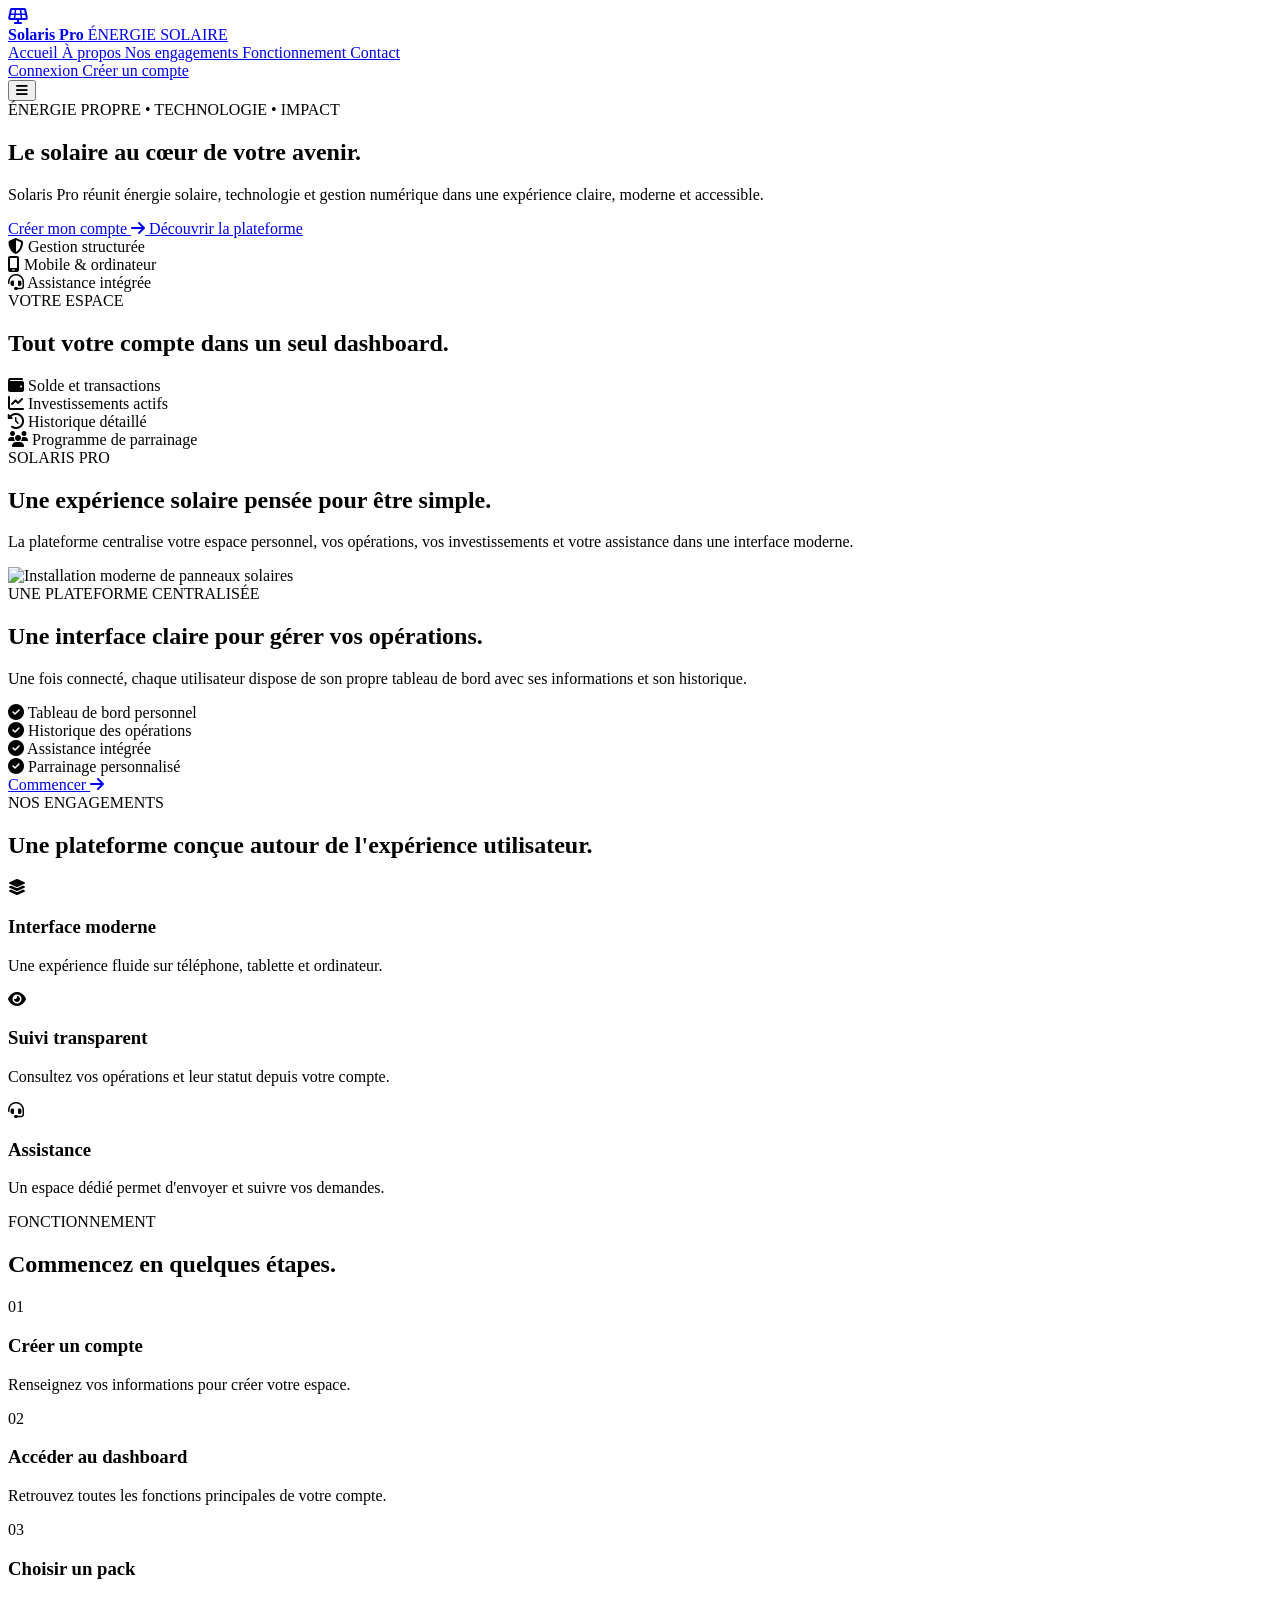
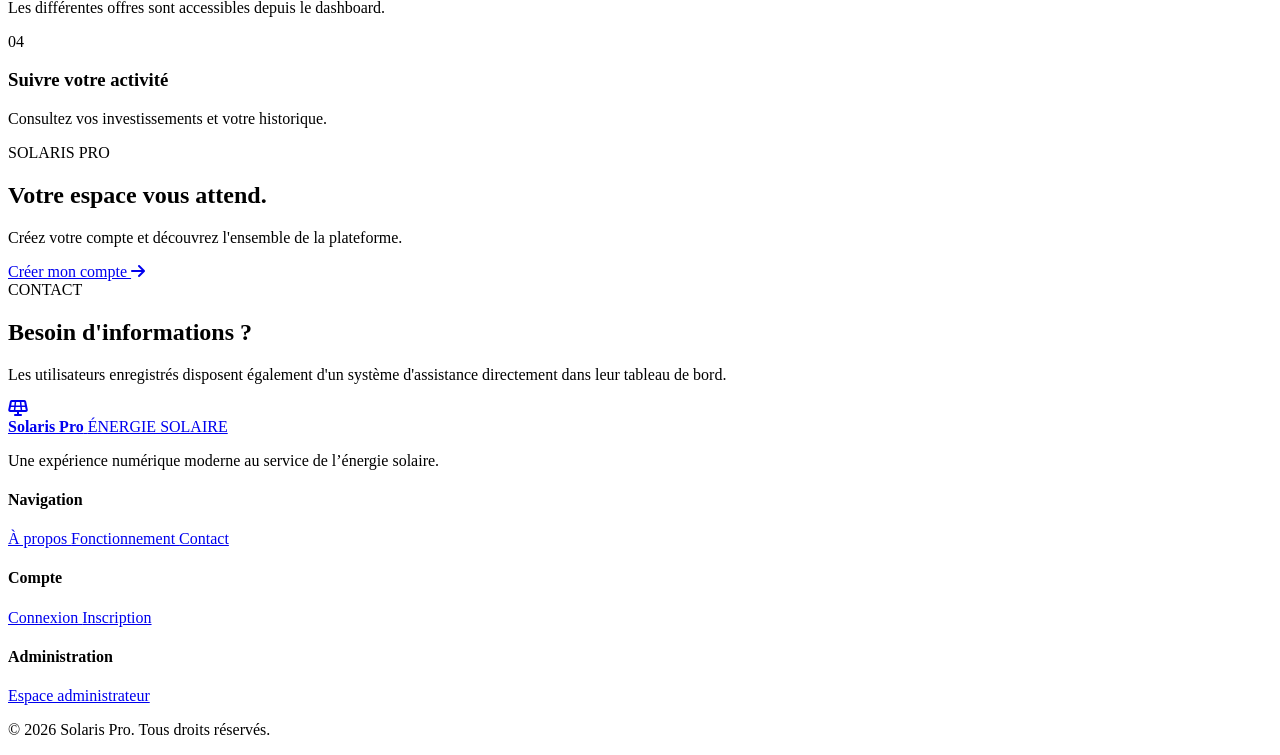
==== index.html @ fa5c6c66 "index.html" ====
<!DOCTYPE html>
<html lang="fr">

<head>

    <meta charset="UTF-8">

    <meta name="viewport"
          content="width=device-width, initial-scale=1.0">

    <meta name="description"
          content="Solaris Pro — plateforme solaire moderne, accessible sur mobile et ordinateur">

    <title>
        Solaris Pro | Énergie solaire
    </title>
<link rel="icon" type="image/svg+xml" href="favicon.svg">

    <link rel="stylesheet"
          href="style.css">

    <link rel="stylesheet"
          href="https://cdnjs.cloudflare.com/ajax/libs/font-awesome/6.5.2/css/all.min.css">

    <style>
        /* Solaris Pro : conserver la touche Connexion visible sur mobile. */
        @media (max-width: 520px) {
            .header-actions .btn-outline {
                display: inline-flex;
            }

            .header-actions .btn-primary {
                display: none;
            }
        }
    </style>

</head>


<body>


<header class="header">

    <div class="container header-container">


        <a href="index.html"
           class="brand">

            <div class="brand-logo">
                <i class="fa-solid fa-solar-panel"></i>
            </div>

            <div class="brand-text">
                <strong>Solaris Pro</strong>
                <span>ÉNERGIE SOLAIRE</span>
            </div>

        </a>


        <nav class="main-nav"
             id="mainNav">

            <a href="#home">
                Accueil
            </a>

            <a href="#about">
                À propos
            </a>

            <a href="#advantages">
                Nos engagements
            </a>

            <a href="#how">
                Fonctionnement
            </a>

            <a href="#contact">
                Contact
            </a>

        </nav>


        <div class="header-actions">

            <a href="login.html"
               class="btn btn-outline">
                Connexion
            </a>

            <a href="register.html"
               class="btn btn-primary">
                Créer un compte
            </a>

        </div>


        <button class="mobile-menu-button"
                id="mobileMenuButton"
                aria-label="Menu">

            <i class="fa-solid fa-bars"></i>

        </button>


    </div>

</header>


<main>


<!-- HERO -->

<section class="hero"
         id="home">

    <div class="hero-overlay"></div>


    <div class="container hero-container">


        <div class="hero-content">

            <span class="hero-kicker">
                ÉNERGIE PROPRE • TECHNOLOGIE • IMPACT
            </span>

            <h1>
                Le solaire au cœur
                de votre avenir.
            </h1>

            <p>
                Solaris Pro réunit énergie solaire,
                technologie et gestion numérique dans
                une expérience claire, moderne et accessible.
            </p>


            <div class="hero-actions">

                <a href="register.html"
                   class="btn btn-primary btn-large">

                    Créer mon compte

                    <i class="fa-solid fa-arrow-right"></i>

                </a>

                <a href="#about"
                   class="btn btn-light btn-large">

                    Découvrir la plateforme

                </a>

            </div>


            <div class="hero-trust">

                <div>
                    <i class="fa-solid fa-shield-halved"></i>
                    <span>Gestion structurée</span>
                </div>

                <div>
                    <i class="fa-solid fa-mobile-screen"></i>
                    <span>Mobile & ordinateur</span>
                </div>

                <div>
                    <i class="fa-solid fa-headset"></i>
                    <span>Assistance intégrée</span>
                </div>

            </div>

        </div>


        <div class="hero-card">

            <span class="page-eyebrow">
                VOTRE ESPACE
            </span>

            <h2>
                Tout votre compte dans un seul dashboard.
            </h2>

            <div class="hero-card-list">

                <div>
                    <i class="fa-solid fa-wallet"></i>
                    <span>Solde et transactions</span>
                </div>

                <div>
                    <i class="fa-solid fa-chart-line"></i>
                    <span>Investissements actifs</span>
                </div>

                <div>
                    <i class="fa-solid fa-clock-rotate-left"></i>
                    <span>Historique détaillé</span>
                </div>

                <div>
                    <i class="fa-solid fa-users"></i>
                    <span>Programme de parrainage</span>
                </div>

            </div>

        </div>


    </div>

</section>


<!-- A PROPOS -->

<section class="section"
         id="about">

    <div class="container">

        <div class="section-heading centered">

            <span class="page-eyebrow">
                SOLARIS PRO
            </span>

            <h2>
                Une expérience solaire pensée pour être simple.
            </h2>

            <p>
                La plateforme centralise votre espace personnel,
                vos opérations, vos investissements et votre
                assistance dans une interface moderne.
            </p>

        </div>


        <div class="about-grid">

            <div class="about-image">

                <img
                    src="https://images.unsplash.com/photo-1658298775754-5839ffd434cc?auto=format&fit=crop&w=1200&q=85"
                    alt="Installation moderne de panneaux solaires"
                    loading="lazy">

            </div>


            <div class="about-content">

                <span class="page-eyebrow">
                    UNE PLATEFORME CENTRALISÉE
                </span>

                <h2>
                    Une interface claire pour gérer vos opérations.
                </h2>

                <p>
                    Une fois connecté, chaque utilisateur dispose
                    de son propre tableau de bord avec ses
                    informations et son historique.
                </p>


                <div class="feature-list">

                    <div>
                        <i class="fa-solid fa-circle-check"></i>
                        Tableau de bord personnel
                    </div>

                    <div>
                        <i class="fa-solid fa-circle-check"></i>
                        Historique des opérations
                    </div>

                    <div>
                        <i class="fa-solid fa-circle-check"></i>
                        Assistance intégrée
                    </div>

                    <div>
                        <i class="fa-solid fa-circle-check"></i>
                        Parrainage personnalisé
                    </div>

                </div>


                <a href="register.html"
                   class="btn btn-primary">

                    Commencer

                    <i class="fa-solid fa-arrow-right"></i>

                </a>

            </div>

        </div>

    </div>

</section>


<!-- ENGAGEMENTS -->

<section class="section section-soft"
         id="advantages">

    <div class="container">

        <div class="section-heading centered">

            <span class="page-eyebrow">
                NOS ENGAGEMENTS
            </span>

            <h2>
                Une plateforme conçue autour de l'expérience utilisateur.
            </h2>

        </div>


        <div class="advantages-grid">

            <article class="advantage-card">

                <div class="advantage-icon">
                    <i class="fa-solid fa-layer-group"></i>
                </div>

                <h3>
                    Interface moderne
                </h3>

                <p>
                    Une expérience fluide sur téléphone,
                    tablette et ordinateur.
                </p>

            </article>


            <article class="advantage-card">

                <div class="advantage-icon">
                    <i class="fa-solid fa-eye"></i>
                </div>

                <h3>
                    Suivi transparent
                </h3>

                <p>
                    Consultez vos opérations et leur statut
                    depuis votre compte.
                </p>

            </article>


            <article class="advantage-card">

                <div class="advantage-icon">
                    <i class="fa-solid fa-headset"></i>
                </div>

                <h3>
                    Assistance
                </h3>

                <p>
                    Un espace dédié permet d'envoyer
                    et suivre vos demandes.
                </p>

            </article>

        </div>

    </div>

</section>


<!-- COMMENT CA MARCHE -->

<section class="section"
         id="how">

    <div class="container">

        <div class="section-heading centered">

            <span class="page-eyebrow">
                FONCTIONNEMENT
            </span>

            <h2>
                Commencez en quelques étapes.
            </h2>

        </div>


        <div class="steps-grid">

            <article class="step-card">
                <span>01</span>
                <h3>Créer un compte</h3>
                <p>
                    Renseignez vos informations
                    pour créer votre espace.
                </p>
            </article>

            <article class="step-card">
                <span>02</span>
                <h3>Accéder au dashboard</h3>
                <p>
                    Retrouvez toutes les fonctions
                    principales de votre compte.
                </p>
            </article>

            <article class="step-card">
                <span>03</span>
                <h3>Choisir un pack</h3>
                <p>
                    Les différentes offres sont
                    accessibles depuis le dashboard.
                </p>
            </article>

            <article class="step-card">
                <span>04</span>
                <h3>Suivre votre activité</h3>
                <p>
                    Consultez vos investissements
                    et votre historique.
                </p>
            </article>

        </div>

    </div>

</section>


<!-- CTA -->

<section class="cta-section">

    <div class="container">

        <div class="cta-box">

            <div>
                <span class="page-eyebrow">
                    SOLARIS PRO
                </span>

                <h2>
                    Votre espace vous attend.
                </h2>

                <p>
                    Créez votre compte et découvrez
                    l'ensemble de la plateforme.
                </p>
            </div>

            <a href="register.html"
               class="btn btn-light btn-large">

                Créer mon compte

                <i class="fa-solid fa-arrow-right"></i>

            </a>

        </div>

    </div>

</section>


<!-- CONTACT -->

<section class="section section-soft"
         id="contact">

    <div class="container">

        <div class="section-heading centered">

            <span class="page-eyebrow">
                CONTACT
            </span>

            <h2>
                Besoin d'informations ?
            </h2>

            <p>
                Les utilisateurs enregistrés disposent également
                d'un système d'assistance directement dans
                leur tableau de bord.
            </p>

        </div>

    </div>

</section>


</main>


<footer class="footer">

    <div class="container footer-grid">

        <div>

            <a href="index.html"
               class="brand">

                <div class="brand-logo">
                    <i class="fa-solid fa-solar-panel"></i>
                </div>

                <div class="brand-text">
                    <strong>Solaris Pro</strong>
                    <span>ÉNERGIE SOLAIRE</span>
                </div>

            </a>

            <p>
                Une expérience numérique moderne
                au service de l’énergie solaire.
            </p>

        </div>


        <div>

            <h4>Navigation</h4>

            <a href="#about">
                À propos
            </a>

            <a href="#how">
                Fonctionnement
            </a>

            <a href="#contact">
                Contact
            </a>

        </div>


        <div>

            <h4>Compte</h4>

            <a href="login.html">
                Connexion
            </a>

            <a href="register.html">
                Inscription
            </a>

        </div>


        <div>

            <h4>Administration</h4>

            <a href="admin.html">
                Espace administrateur
            </a>

        </div>

    </div>


    <div class="container footer-bottom">

        <p>
            © 2026 Solaris Pro.
            Tous droits réservés.
        </p>

    </div>

</footer>


<script>

const menuButton =
    document.getElementById(
        "mobileMenuButton"
    );

const mainNav =
    document.getElementById(
        "mainNav"
    );

menuButton.addEventListener(
    "click",
    function () {
        mainNav.classList.toggle(
            "mobile-open"
        );
    }
);

document.querySelectorAll(
    "#mainNav a"
).forEach(
    function (link) {
        link.addEventListener(
            "click",
            function () {
                mainNav.classList.remove(
                    "mobile-open"
                );
            }
        );
    }
);

</script>


</body>
</html>
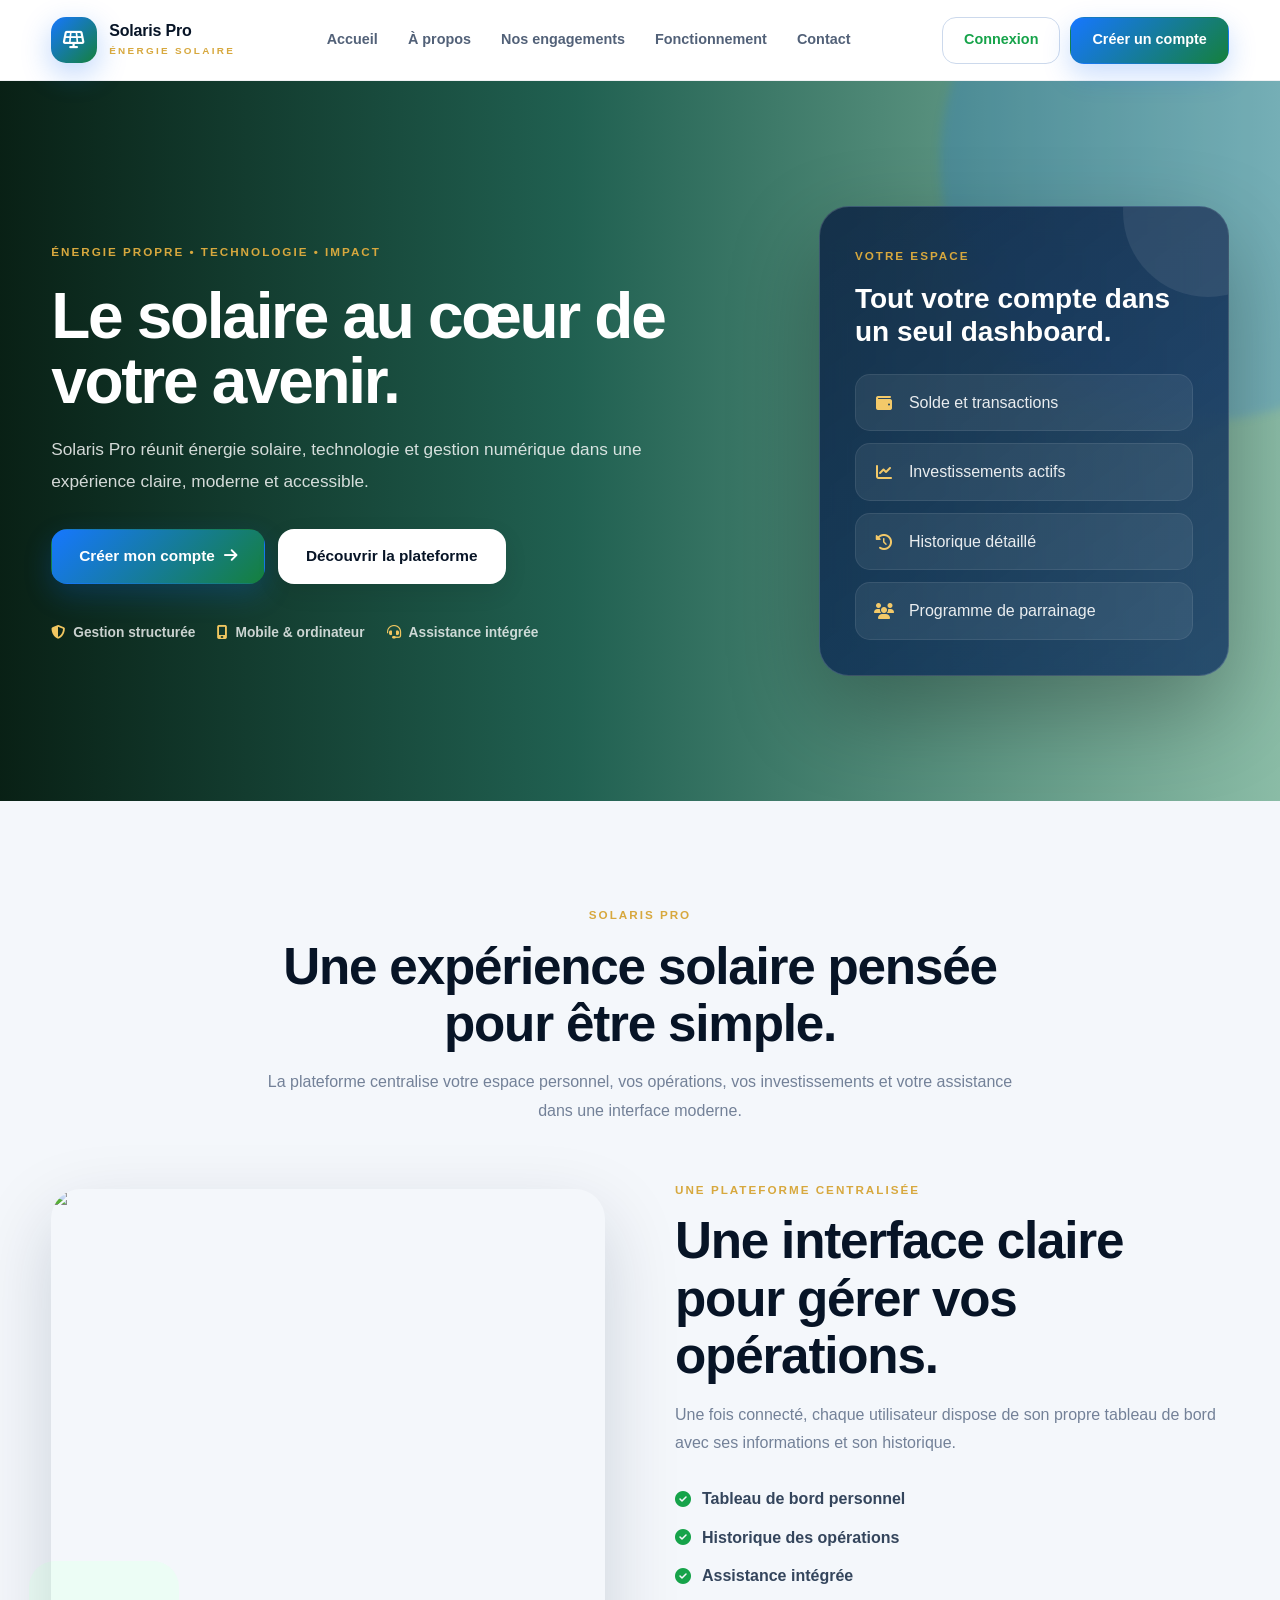
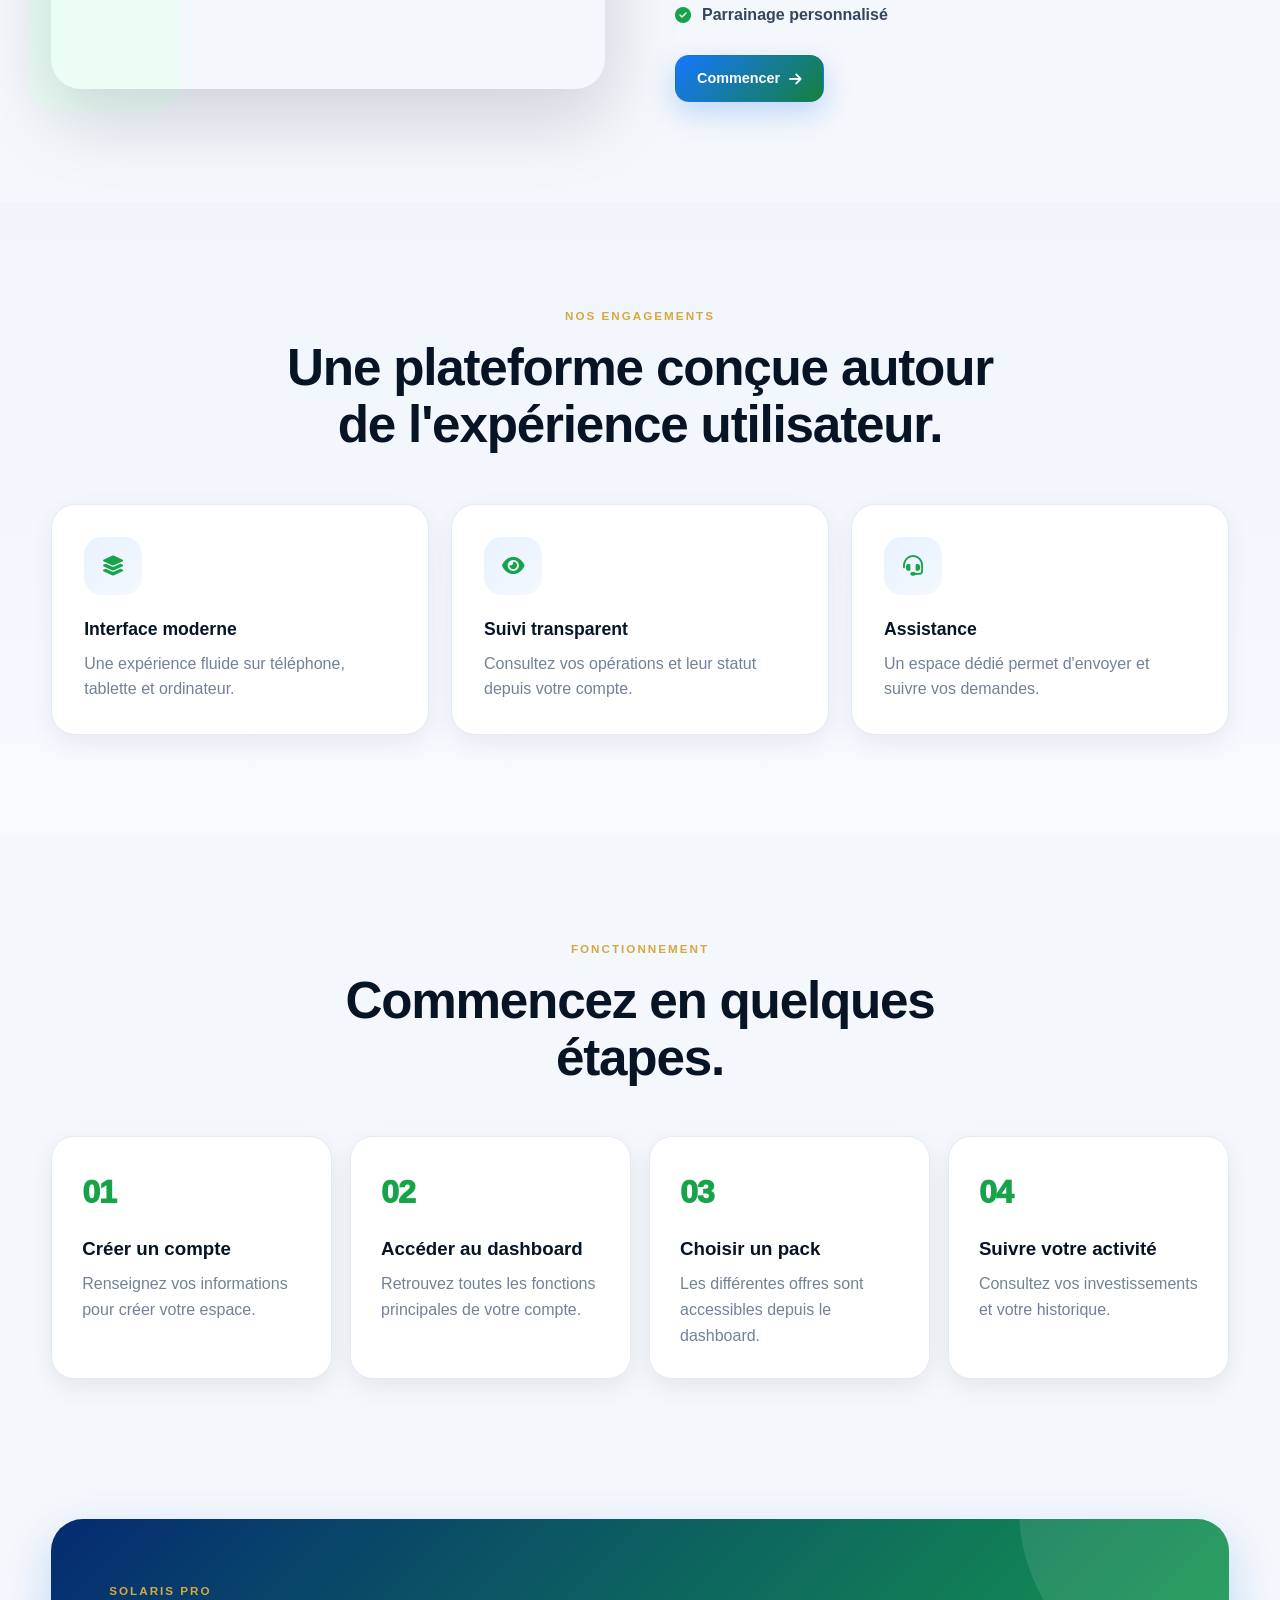
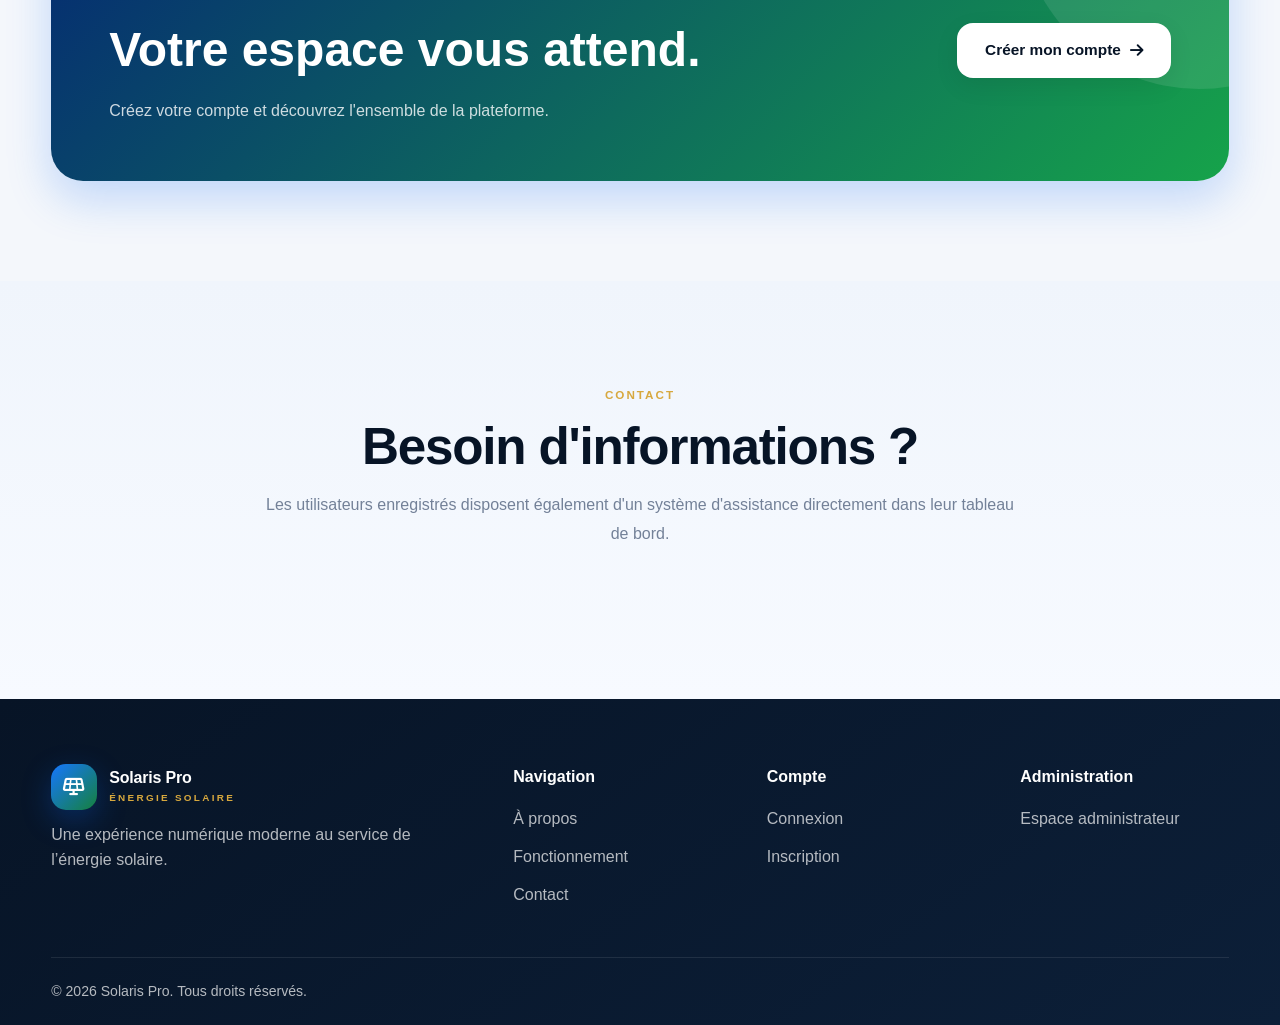
==== commit 0ea7c601: "index.html" ====
--- a/index.html
+++ b/index.html
@@ -35,6 +35,7 @@
         }
     </style>
 
+<link rel="stylesheet" href="solaris-identity.css?v=20260928b">
 </head>
 
 
--- a/style.css
+++ b/style.css
@@ -0,0 +1,11040 @@
+/* =========================================================
+   SOLARIS PRO
+   STYLE.CSS PREMIUM 2026
+   PARTIE 1 / 5
+
+   DESIGN GLOBAL
+   ACCUEIL
+   AUTHENTIFICATION
+   FORMULAIRES
+========================================================= */
+
+
+/* =========================================================
+   VARIABLES
+========================================================= */
+
+:root {
+
+    --primary: #16a34a;
+    --primary-dark: #15803d;
+    --primary-deep: #14532d;
+    --primary-soft: #ecfdf5;
+    --primary-ultra-soft: #f0fdf4;
+
+    --secondary: #0f766e;
+    --secondary-dark: #075e58;
+
+    --gold: #d7a83e;
+    --gold-light: #fff6dd;
+
+    --dark: #071426;
+    --dark-2: #0d1d33;
+    --dark-3: #13243b;
+
+    --text: #24344b;
+    --text-soft: #53647a;
+    --text-light: #738198;
+
+    --white: #ffffff;
+    --background: #f4f7fb;
+    --background-soft: #f8faff;
+
+    --border: #e4eaf2;
+    --border-strong: #d7dfeb;
+
+    --success: #159b65;
+    --success-soft: #e8f8f1;
+
+    --danger: #dc4c4c;
+    --danger-dark: #bc3232;
+    --danger-soft: #fff0f0;
+
+    --warning: #df9821;
+    --warning-soft: #fff5df;
+
+    --info: #16a34a;
+    --info-soft: #ecfdf5;
+
+    --sidebar-width: 278px;
+
+    --radius-xs: 8px;
+    --radius-sm: 12px;
+    --radius: 18px;
+    --radius-lg: 24px;
+    --radius-xl: 32px;
+
+    --shadow-xs:
+        0 3px 10px
+        rgba(16, 34, 60, 0.04);
+
+    --shadow-sm:
+        0 8px 24px
+        rgba(16, 34, 60, 0.07);
+
+    --shadow:
+        0 18px 55px
+        rgba(16, 34, 60, 0.10);
+
+    --shadow-lg:
+        0 30px 90px
+        rgba(7, 20, 38, 0.15);
+
+    --shadow-blue:
+        0 18px 45px
+        rgba(11, 99, 246, 0.22);
+
+    --transition:
+        0.25s ease;
+}
+
+
+/* =========================================================
+   RESET
+========================================================= */
+
+* {
+    margin: 0;
+    padding: 0;
+    box-sizing: border-box;
+}
+
+html {
+    scroll-behavior: smooth;
+    -webkit-text-size-adjust: 100%;
+}
+
+body {
+    min-height: 100vh;
+
+    font-family:
+        Inter,
+        "Segoe UI",
+        Arial,
+        Helvetica,
+        sans-serif;
+
+    line-height: 1.6;
+
+    color: var(--text);
+    background: var(--background);
+
+    -webkit-font-smoothing: antialiased;
+    -moz-osx-font-smoothing: grayscale;
+}
+
+body,
+input,
+button,
+select,
+textarea {
+    font-family:
+        Inter,
+        "Segoe UI",
+        Arial,
+        Helvetica,
+        sans-serif;
+}
+
+a {
+    color: inherit;
+    text-decoration: none;
+}
+
+button,
+input,
+select,
+textarea {
+    font: inherit;
+}
+
+button {
+    cursor: pointer;
+}
+
+button:disabled {
+    cursor: not-allowed;
+}
+
+img {
+    display: block;
+    max-width: 100%;
+}
+
+ul,
+ol {
+    list-style: none;
+}
+
+textarea {
+    resize: vertical;
+}
+
+input,
+select,
+textarea,
+button {
+    outline: none;
+}
+
+[hidden] {
+    display: none !important;
+}
+
+
+/* =========================================================
+   SCROLLBAR
+========================================================= */
+
+::-webkit-scrollbar {
+    width: 8px;
+    height: 8px;
+}
+
+::-webkit-scrollbar-track {
+    background: #edf1f7;
+}
+
+::-webkit-scrollbar-thumb {
+    border-radius: 999px;
+    background: #bcc8d8;
+}
+
+::-webkit-scrollbar-thumb:hover {
+    background: #9eacbf;
+}
+
+
+/* =========================================================
+   SELECTION
+========================================================= */
+
+::selection {
+    color: white;
+    background: var(--primary);
+}
+
+
+/* =========================================================
+   CONTAINER
+========================================================= */
+
+.container {
+    width: min(1180px, 92%);
+    margin-left: auto;
+    margin-right: auto;
+}
+
+
+/* =========================================================
+   BRAND
+========================================================= */
+
+.brand {
+    display: inline-flex;
+    align-items: center;
+
+    gap: 12px;
+
+    flex-shrink: 0;
+}
+
+.brand-logo {
+    width: 46px;
+    height: 46px;
+
+    display: grid;
+    place-items: center;
+
+    flex-shrink: 0;
+
+    border-radius: 15px;
+
+    color: white;
+
+    background:
+        linear-gradient(
+            135deg,
+            #1677ff,
+            var(--primary-dark)
+        );
+
+    box-shadow:
+        0 10px 30px
+        rgba(11, 99, 246, 0.28);
+
+    font-size: 1.1rem;
+}
+
+.brand-text {
+    display: flex;
+    flex-direction: column;
+
+    line-height: 1.05;
+}
+
+.brand-text strong {
+    color: var(--dark);
+
+    font-size: 1rem;
+    font-weight: 900;
+
+    letter-spacing: -0.2px;
+}
+
+.brand-text span {
+    margin-top: 6px;
+
+    color: var(--gold);
+
+    font-size: 0.62rem;
+    font-weight: 900;
+
+    letter-spacing: 2.3px;
+}
+
+
+/* =========================================================
+   HEADER
+========================================================= */
+
+.header {
+    position: sticky;
+    top: 0;
+
+    z-index: 1000;
+
+    border-bottom:
+        1px solid
+        rgba(10, 31, 55, 0.06);
+
+    background:
+        rgba(255, 255, 255, 0.94);
+
+    backdrop-filter:
+        blur(18px);
+
+    -webkit-backdrop-filter:
+        blur(18px);
+}
+
+.header-container {
+    min-height: 80px;
+
+    display: flex;
+    align-items: center;
+    justify-content: space-between;
+
+    gap: 24px;
+}
+
+.main-nav {
+    display: flex;
+    align-items: center;
+
+    gap: 30px;
+}
+
+.main-nav a {
+    position: relative;
+
+    padding: 8px 0;
+
+    color: #526178;
+
+    font-size: 0.9rem;
+    font-weight: 700;
+
+    transition: var(--transition);
+}
+
+.main-nav a::after {
+    content: "";
+
+    position: absolute;
+
+    left: 0;
+    bottom: 0;
+
+    width: 0;
+    height: 2px;
+
+    border-radius: 999px;
+
+    background: var(--primary);
+
+    transition: var(--transition);
+}
+
+.main-nav a:hover {
+    color: var(--primary);
+}
+
+.main-nav a:hover::after {
+    width: 100%;
+}
+
+.header-actions {
+    display: flex;
+    align-items: center;
+
+    gap: 10px;
+}
+
+.mobile-menu-button {
+    display: none;
+
+    width: 46px;
+    height: 46px;
+
+    align-items: center;
+    justify-content: center;
+
+    border: 0;
+    border-radius: 14px;
+
+    color: var(--primary);
+
+    background: var(--primary-soft);
+
+    font-size: 1.1rem;
+}
+
+
+/* =========================================================
+   BOUTONS GLOBAUX
+========================================================= */
+
+.btn {
+    min-height: 47px;
+
+    display: inline-flex;
+    align-items: center;
+    justify-content: center;
+
+    gap: 9px;
+
+    padding: 0 21px;
+
+    border: 1px solid transparent;
+    border-radius: 14px;
+
+    font-weight: 800;
+    font-size: 0.9rem;
+
+    transition:
+        transform var(--transition),
+        box-shadow var(--transition),
+        background var(--transition),
+        border-color var(--transition),
+        color var(--transition);
+}
+
+.btn:hover:not(:disabled) {
+    transform: translateY(-2px);
+}
+
+.btn:active:not(:disabled) {
+    transform: translateY(0);
+}
+
+.btn-primary {
+    color: white;
+
+    border-color: transparent;
+
+    background:
+        linear-gradient(
+            135deg,
+            #1677ff,
+            var(--primary-dark)
+        );
+
+    box-shadow:
+        0 11px 28px
+        rgba(11, 99, 246, 0.22);
+}
+
+.btn-primary:hover:not(:disabled) {
+    box-shadow:
+        0 16px 38px
+        rgba(11, 99, 246, 0.30);
+}
+
+.btn-outline {
+    color: var(--primary);
+
+    border:
+        1px solid
+        #ccd9ec;
+
+    background: white;
+}
+
+.btn-outline:hover {
+    border-color: var(--primary);
+    background: var(--primary-soft);
+}
+
+.btn-light {
+    color: var(--dark);
+
+    border-color:
+        rgba(255, 255, 255, 0.5);
+
+    background: white;
+
+    box-shadow:
+        0 8px 24px
+        rgba(0, 0, 0, 0.08);
+}
+
+.btn-success {
+    color: white;
+
+    background:
+        linear-gradient(
+            135deg,
+            #1caf76,
+            #12875a
+        );
+
+    box-shadow:
+        0 12px 28px
+        rgba(21, 155, 101, 0.22);
+}
+
+.btn-danger {
+    color: white;
+
+    background:
+        linear-gradient(
+            135deg,
+            #ee6060,
+            var(--danger-dark)
+        );
+
+    box-shadow:
+        0 12px 28px
+        rgba(220, 76, 76, 0.20);
+}
+
+.btn-large {
+    min-height: 55px;
+
+    padding:
+        0
+        27px;
+
+    border-radius: 16px;
+
+    font-size: 0.96rem;
+}
+
+.btn-full {
+    width: 100%;
+}
+
+
+/* =========================================================
+   HERO ACCUEIL
+========================================================= */
+
+.hero {
+    position: relative;
+
+    min-height: 720px;
+
+    display: flex;
+    align-items: center;
+
+    overflow: hidden;
+
+    color: white;
+
+    background:
+        url(
+            "https://images.unsplash.com/photo-1658298775754-5839ffd434cc?auto=format&fit=crop&w=1800&q=90"
+        )
+        center
+        center /
+        cover
+        no-repeat;
+}
+
+.hero::after {
+    content: "";
+
+    position: absolute;
+
+    width: 520px;
+    height: 520px;
+
+    right: -180px;
+    top: -180px;
+
+    border-radius: 50%;
+
+    background:
+        rgba(22, 119, 255, 0.18);
+
+    filter: blur(5px);
+}
+
+.hero-overlay {
+    position: absolute;
+    inset: 0;
+
+    background:
+        linear-gradient(
+            90deg,
+            rgba(2, 26, 14, 0.97) 0%,
+            rgba(6, 78, 59, 0.88) 45%,
+            rgba(21, 128, 61, 0.42) 100%
+        );
+}
+
+.hero-container {
+    position: relative;
+
+    z-index: 2;
+
+    display: grid;
+
+    grid-template-columns:
+        minmax(0, 1.2fr)
+        minmax(310px, 0.7fr);
+
+    align-items: center;
+
+    gap: 65px;
+
+    padding-top: 70px;
+    padding-bottom: 70px;
+}
+
+.hero-content {
+    max-width: 730px;
+}
+
+.hero-kicker,
+.page-eyebrow,
+.panel-eyebrow,
+.auth-kicker {
+    display: inline-flex;
+    align-items: center;
+
+    gap: 8px;
+
+    color: var(--gold);
+
+    font-size: 0.73rem;
+    font-weight: 900;
+
+    letter-spacing: 2px;
+
+    text-transform: uppercase;
+}
+
+.hero h1 {
+    max-width: 760px;
+
+    margin:
+        20px
+        0
+        20px;
+
+    color: white;
+
+    font-size:
+        clamp(
+            2.65rem,
+            5vw,
+            5.1rem
+        );
+
+    font-weight: 900;
+
+    line-height: 1.02;
+
+    letter-spacing: -2.3px;
+}
+
+.hero-content > p {
+    max-width: 660px;
+
+    color:
+        rgba(
+            255,
+            255,
+            255,
+            0.82
+        );
+
+    font-size: 1.08rem;
+    line-height: 1.8;
+}
+
+.hero-actions {
+    display: flex;
+    flex-wrap: wrap;
+
+    gap: 13px;
+
+    margin-top: 32px;
+}
+
+.hero-trust {
+    display: flex;
+    flex-wrap: wrap;
+
+    gap: 22px;
+
+    margin-top: 38px;
+
+    color:
+        rgba(
+            255,
+            255,
+            255,
+            0.78
+        );
+
+    font-size: 0.86rem;
+    font-weight: 650;
+}
+
+.hero-trust > div {
+    display: flex;
+    align-items: center;
+
+    gap: 8px;
+}
+
+.hero-trust i {
+    color: #f0c660;
+}
+
+
+/* =========================================================
+   CARTE HERO
+========================================================= */
+
+.hero-card {
+    position: relative;
+
+    padding: 35px;
+
+    overflow: hidden;
+
+    border:
+        1px solid
+        rgba(
+            255,
+            255,
+            255,
+            0.16
+        );
+
+    border-radius: 30px;
+
+    background:
+        linear-gradient(
+            145deg,
+            rgba(10, 31, 65, 0.82),
+            rgba(5, 38, 91, 0.72)
+        );
+
+    backdrop-filter:
+        blur(20px);
+
+    -webkit-backdrop-filter:
+        blur(20px);
+
+    box-shadow:
+        0 35px 90px
+        rgba(0, 0, 0, 0.28);
+}
+
+.hero-card::before {
+    content: "";
+
+    position: absolute;
+
+    width: 170px;
+    height: 170px;
+
+    border-radius: 50%;
+
+    top: -80px;
+    right: -65px;
+
+    background:
+        rgba(
+            255,
+            255,
+            255,
+            0.08
+        );
+}
+
+.hero-card h2 {
+    position: relative;
+
+    margin:
+        14px
+        0
+        25px;
+
+    color: white;
+
+    font-size: 1.75rem;
+
+    line-height: 1.2;
+}
+
+.hero-card-list {
+    position: relative;
+
+    display: grid;
+
+    gap: 12px;
+}
+
+.hero-card-list div {
+    display: flex;
+    align-items: center;
+
+    gap: 13px;
+
+    padding:
+        15px
+        16px;
+
+    border:
+        1px solid
+        rgba(
+            255,
+            255,
+            255,
+            0.08
+        );
+
+    border-radius: 15px;
+
+    color:
+        rgba(
+            255,
+            255,
+            255,
+            0.90
+        );
+
+    background:
+        rgba(
+            255,
+            255,
+            255,
+            0.07
+        );
+}
+
+.hero-card-list i {
+    width: 24px;
+
+    color: #f3c969;
+
+    text-align: center;
+}
+
+
+/* =========================================================
+   SECTIONS ACCUEIL
+========================================================= */
+
+.section {
+    padding:
+        100px
+        0;
+}
+
+.section-soft {
+    background:
+        linear-gradient(
+            180deg,
+            #f0f5fc,
+            #f7faff
+        );
+}
+
+.section-heading {
+    max-width: 760px;
+
+    margin-bottom: 50px;
+}
+
+.section-heading.centered {
+    margin-left: auto;
+    margin-right: auto;
+
+    text-align: center;
+}
+
+.section-heading h2,
+.about-content h2,
+.section-intro h2 {
+    margin-top: 11px;
+
+    color: var(--dark);
+
+    font-size:
+        clamp(
+            2rem,
+            4vw,
+            3.2rem
+        );
+
+    line-height: 1.12;
+
+    letter-spacing: -1.2px;
+}
+
+.section-heading p,
+.about-content p,
+.section-intro p {
+    margin-top: 16px;
+
+    color: var(--text-light);
+
+    line-height: 1.8;
+}
+
+
+/* =========================================================
+   À PROPOS
+========================================================= */
+
+.about-grid {
+    display: grid;
+
+    grid-template-columns:
+        1fr
+        1fr;
+
+    align-items: center;
+
+    gap: 70px;
+}
+
+.about-image {
+    position: relative;
+}
+
+.about-image::after {
+    content: "";
+
+    position: absolute;
+
+    left: -22px;
+    bottom: -22px;
+
+    width: 150px;
+    height: 150px;
+
+    z-index: -1;
+
+    border-radius: 26px;
+
+    background:
+        var(--primary-soft);
+}
+
+.about-image img {
+    width: 100%;
+    min-height: 500px;
+
+    object-fit: cover;
+
+    border-radius: 30px;
+
+    box-shadow:
+        0 28px 75px
+        rgba(9, 31, 61, 0.17);
+}
+
+.feature-list {
+    display: grid;
+
+    gap: 13px;
+
+    margin:
+        28px
+        0;
+}
+
+.feature-list div {
+    display: flex;
+    align-items: center;
+
+    gap: 11px;
+
+    color: #34455c;
+
+    font-weight: 700;
+}
+
+.feature-list i {
+    color: var(--primary);
+}
+
+
+/* =========================================================
+   AVANTAGES
+========================================================= */
+
+.advantages-grid {
+    display: grid;
+
+    grid-template-columns:
+        repeat(
+            3,
+            1fr
+        );
+
+    gap: 22px;
+}
+
+.advantage-card {
+    position: relative;
+
+    padding: 32px;
+
+    overflow: hidden;
+
+    border:
+        1px solid
+        var(--border);
+
+    border-radius: 24px;
+
+    background: white;
+
+    box-shadow: var(--shadow-sm);
+
+    transition: var(--transition);
+}
+
+.advantage-card:hover {
+    transform:
+        translateY(
+            -6px
+        );
+
+    border-color:
+        #cad8eb;
+
+    box-shadow: var(--shadow);
+}
+
+.advantage-icon {
+    width: 58px;
+    height: 58px;
+
+    display: grid;
+    place-items: center;
+
+    border-radius: 18px;
+
+    color: var(--primary);
+
+    background:
+        linear-gradient(
+            145deg,
+            #e8f1ff,
+            #f5f9ff
+        );
+
+    font-size: 1.25rem;
+}
+
+.advantage-card h3 {
+    margin:
+        20px
+        0
+        8px;
+
+    color: var(--dark);
+
+    font-size: 1.1rem;
+}
+
+.advantage-card p {
+    color: var(--text-light);
+}
+
+
+/* =========================================================
+   ÉTAPES
+========================================================= */
+
+.steps-grid {
+    display: grid;
+
+    grid-template-columns:
+        repeat(
+            4,
+            1fr
+        );
+
+    gap: 18px;
+}
+
+.step-card {
+    position: relative;
+
+    padding: 30px;
+
+    overflow: hidden;
+
+    border:
+        1px solid
+        var(--border);
+
+    border-radius: 23px;
+
+    background: white;
+
+    box-shadow: var(--shadow-sm);
+
+    transition: var(--transition);
+}
+
+.step-card:hover {
+    transform:
+        translateY(
+            -5px
+        );
+
+    box-shadow: var(--shadow);
+}
+
+.step-card > span {
+    display: inline-block;
+
+    color: var(--primary);
+
+    font-size: 2rem;
+    font-weight: 950;
+
+    letter-spacing: -1px;
+}
+
+.step-card h3 {
+    margin:
+        15px
+        0
+        8px;
+
+    color: var(--dark);
+}
+
+.step-card p {
+    color: var(--text-light);
+}
+
+
+/* =========================================================
+   CTA
+========================================================= */
+
+.cta-section {
+    padding:
+        40px
+        0
+        100px;
+}
+
+.cta-box {
+    position: relative;
+
+    display: flex;
+    align-items: center;
+    justify-content: space-between;
+
+    gap: 35px;
+
+    overflow: hidden;
+
+    padding: 58px;
+
+    color: white;
+
+    border-radius: 32px;
+
+    background:
+        linear-gradient(
+            135deg,
+            #052b72,
+            #16a34a
+        );
+
+    box-shadow: var(--shadow-blue);
+}
+
+.cta-box::before {
+    content: "";
+
+    position: absolute;
+
+    width: 360px;
+    height: 360px;
+
+    right: -150px;
+    top: -190px;
+
+    border-radius: 50%;
+
+    background:
+        rgba(
+            255,
+            255,
+            255,
+            0.10
+        );
+}
+
+.cta-box > * {
+    position: relative;
+    z-index: 2;
+}
+
+.cta-box h2 {
+    margin:
+        9px
+        0;
+
+    color: white;
+
+    font-size:
+        clamp(
+            2rem,
+            4vw,
+            3rem
+        );
+}
+
+.cta-box p {
+    color:
+        rgba(
+            255,
+            255,
+            255,
+            0.80
+        );
+}
+
+
+/* =========================================================
+   FOOTER
+========================================================= */
+
+.footer {
+    padding-top: 65px;
+
+    color:
+        rgba(
+            255,
+            255,
+            255,
+            0.70
+        );
+
+    background:
+        linear-gradient(
+            145deg,
+            #071426,
+            #0c1f38
+        );
+}
+
+.footer .brand-text strong {
+    color: white;
+}
+
+.footer-grid {
+    display: grid;
+
+    grid-template-columns:
+        2fr
+        1fr
+        1fr
+        1fr;
+
+    gap: 45px;
+}
+
+.footer-grid > div {
+    display: flex;
+    flex-direction: column;
+
+    gap: 12px;
+}
+
+.footer-grid h4 {
+    margin-bottom: 5px;
+
+    color: white;
+}
+
+.footer-grid p {
+    max-width: 360px;
+}
+
+.footer-grid a {
+    transition: var(--transition);
+}
+
+.footer-grid a:hover {
+    color: #f2c763;
+
+    transform:
+        translateX(
+            3px
+        );
+}
+
+.footer-bottom {
+    margin-top: 50px;
+
+    padding:
+        22px
+        0;
+
+    border-top:
+        1px solid
+        rgba(
+            255,
+            255,
+            255,
+            0.09
+        );
+
+    font-size: 0.88rem;
+}
+
+
+/* =========================================================
+   FORMULAIRES GLOBAUX
+========================================================= */
+
+.form-group {
+    margin-bottom: 19px;
+}
+
+.form-group label {
+    display: block;
+
+    margin-bottom: 8px;
+
+    color: var(--dark);
+
+    font-size: 0.86rem;
+    font-weight: 800;
+}
+
+.optional-text {
+    color: var(--text-light);
+
+    font-size: 0.78rem;
+    font-weight: 600;
+}
+
+.form-control,
+.form-group input,
+.form-group select,
+.form-group textarea {
+    width: 100%;
+
+    min-height: 53px;
+
+    padding:
+        0
+        15px;
+
+    border:
+        1px solid
+        var(--border-strong);
+
+    border-radius: 14px;
+
+    color: var(--dark);
+
+    background: #fbfcfe;
+
+    transition:
+        border-color var(--transition),
+        box-shadow var(--transition),
+        background var(--transition);
+}
+
+.form-group textarea {
+    min-height: 125px;
+
+    padding:
+        14px
+        15px;
+}
+
+.form-control::placeholder,
+.form-group input::placeholder,
+.form-group textarea::placeholder {
+    color: #9aa7b8;
+}
+
+.form-control:focus,
+.form-group input:focus,
+.form-group select:focus,
+.form-group textarea:focus {
+    border-color:
+        rgba(
+            11,
+            99,
+            246,
+            0.70
+        );
+
+    background: white;
+
+    box-shadow:
+        0 0 0 4px
+        rgba(
+            11,
+            99,
+            246,
+            0.09
+        );
+}
+
+.form-submit {
+    width: 100%;
+    min-height: 55px;
+
+    display: flex;
+    align-items: center;
+    justify-content: center;
+
+    gap: 10px;
+
+    border: 0;
+    border-radius: 15px;
+
+    color: white;
+
+    background:
+        linear-gradient(
+            135deg,
+            #1677ff,
+            #15803d
+        );
+
+    box-shadow:
+        0 12px 30px
+        rgba(
+            11,
+            99,
+            246,
+            0.24
+        );
+
+    font-weight: 850;
+
+    transition: var(--transition);
+}
+
+.form-submit:hover:not(:disabled) {
+    transform:
+        translateY(
+            -2px
+        );
+
+    box-shadow:
+        0 17px 38px
+        rgba(
+            11,
+            99,
+            246,
+            0.30
+        );
+}
+
+.form-submit:disabled {
+    opacity: 0.65;
+}
+
+
+/* =========================================================
+   MESSAGES FORMULAIRE
+========================================================= */
+
+.form-message {
+    display: none;
+
+    margin-bottom: 18px;
+
+    padding:
+        13px
+        15px;
+
+    border:
+        1px solid transparent;
+
+    border-radius: 13px;
+
+    font-size: 0.88rem;
+    font-weight: 650;
+
+    line-height: 1.55;
+}
+
+.form-message.success {
+    display: block;
+
+    color: #0f7049;
+
+    border-color:
+        #bdebd7;
+
+    background:
+        var(--success-soft);
+}
+
+.form-message.error {
+    display: block;
+
+    color: #aa3636;
+
+    border-color:
+        #f4caca;
+
+    background:
+        var(--danger-soft);
+}
+
+.form-message.warning {
+    display: block;
+
+    color: #956216;
+
+    border-color:
+        #f0dcae;
+
+    background:
+        var(--warning-soft);
+}
+
+
+/* =========================================================
+   CHAMPS AVEC ICÔNES
+========================================================= */
+
+.password-input-wrapper,
+.password-wrapper,
+.input-icon-wrapper,
+.phone-input,
+.input-with-icon,
+.phone-input-wrap {
+    position: relative;
+}
+
+.password-toggle {
+    position: absolute;
+
+    top: 50%;
+    right: 9px;
+
+    transform:
+        translateY(
+            -50%
+        );
+
+    width: 40px;
+    height: 40px;
+
+    display: grid;
+    place-items: center;
+
+    border: 0;
+    border-radius: 10px;
+
+    color: var(--text-light);
+
+    background: transparent;
+
+    transition: var(--transition);
+}
+
+.password-toggle:hover {
+    color: var(--primary);
+    background: var(--primary-soft);
+}
+
+.password-input-wrapper .form-control,
+.password-wrapper .form-control {
+    padding-right: 52px;
+}
+
+.input-icon-wrapper > i,
+.input-with-icon > i {
+    position: absolute;
+
+    top: 50%;
+    left: 16px;
+
+    transform:
+        translateY(
+            -50%
+        );
+
+    z-index: 2;
+
+    color: #8998ab;
+}
+
+.input-icon-wrapper input,
+.input-with-icon input,
+.input-with-icon select {
+    padding-left: 45px;
+}
+
+.phone-input {
+    display: flex;
+}
+
+.phone-prefix {
+    min-width: 72px;
+
+    display: grid;
+    place-items: center;
+
+    flex-shrink: 0;
+
+    border:
+        1px solid
+        var(--border-strong);
+
+    border-right: 0;
+
+    border-radius:
+        14px
+        0
+        0
+        14px;
+
+    color: var(--dark);
+
+    background: #f0f4f9;
+
+    font-size: 0.9rem;
+    font-weight: 850;
+}
+
+.phone-input .form-control {
+    border-radius:
+        0
+        14px
+        14px
+        0;
+}
+
+
+/* =========================================================
+   AUTHENTIFICATION
+========================================================= */
+
+/*
+   Compatible avec :
+   - register.html utilisant .auth-wrapper
+   - login.html / forgot-password.html utilisant directement
+     .auth-page + .auth-visual + .auth-form-container
+*/
+
+.auth-page {
+    min-height: 100vh;
+
+    display: grid;
+
+    grid-template-columns:
+        minmax(
+            360px,
+            0.92fr
+        )
+        minmax(
+            480px,
+            1.08fr
+        );
+
+    background: white;
+}
+
+.auth-wrapper {
+    grid-column:
+        1 /
+        -1;
+
+    min-height: 100vh;
+
+    display: grid;
+
+    grid-template-columns:
+        minmax(
+            360px,
+            0.92fr
+        )
+        minmax(
+            480px,
+            1.08fr
+        );
+}
+
+.auth-visual {
+    position: relative;
+
+    min-height: 100vh;
+
+    display: flex;
+    flex-direction: column;
+    justify-content: space-between;
+
+    padding:
+        55px
+        52px;
+
+    overflow: hidden;
+
+    color: white;
+
+    background:
+        linear-gradient(
+            145deg,
+            rgba(4, 22, 53, 0.88),
+            rgba(4, 52, 123, 0.80)
+        ),
+        url(
+            "https://images.unsplash.com/photo-1600585154340-be6161a56a0c?auto=format&fit=crop&w=1300&q=88"
+        )
+        center /
+        cover
+        no-repeat;
+}
+
+.auth-visual::before {
+    content: "";
+
+    position: absolute;
+
+    width: 380px;
+    height: 380px;
+
+    left: -170px;
+    bottom: -180px;
+
+    border-radius: 50%;
+
+    background:
+        rgba(
+            42,
+            127,
+            255,
+            0.23
+        );
+}
+
+.auth-visual::after {
+    content: "";
+
+    position: absolute;
+
+    width: 280px;
+    height: 280px;
+
+    right: -120px;
+    top: -100px;
+
+    border-radius: 50%;
+
+    background:
+        rgba(
+            255,
+            255,
+            255,
+            0.10
+        );
+}
+
+.auth-visual > * {
+    position: relative;
+
+    z-index: 2;
+}
+
+.auth-visual .brand-text strong {
+    color: white;
+}
+
+.auth-visual-content {
+    max-width: 550px;
+
+    margin-top: auto;
+    margin-bottom: 30px;
+}
+
+.auth-visual-content h1 {
+    margin:
+        14px
+        0;
+
+    color: white;
+
+    font-size:
+        clamp(
+            2.4rem,
+            4vw,
+            4.6rem
+        );
+
+    font-weight: 900;
+
+    line-height: 1.04;
+
+    letter-spacing: -1.8px;
+}
+
+.auth-visual-content p {
+    max-width: 520px;
+
+    color:
+        rgba(
+            255,
+            255,
+            255,
+            0.78
+        );
+
+    font-size: 1rem;
+    line-height: 1.8;
+}
+
+
+/* =========================================================
+   CÔTÉ FORMULAIRE AUTH
+========================================================= */
+
+.auth-form-section {
+    min-height: 100vh;
+
+    display: flex;
+    align-items: center;
+    justify-content: center;
+
+    padding:
+        55px
+        28px;
+
+    background:
+        linear-gradient(
+            180deg,
+            #ffffff,
+            #f8faff
+        );
+}
+
+/*
+   login.html et forgot-password.html
+   utilisent .auth-form-container directement
+   comme colonne de droite.
+*/
+
+.auth-page > .auth-form-container {
+    min-height: 100vh;
+
+    display: flex;
+    align-items: center;
+    justify-content: center;
+
+    padding:
+        55px
+        28px;
+
+    background:
+        linear-gradient(
+            180deg,
+            #ffffff,
+            #f8faff
+        );
+}
+
+.auth-form-section .auth-form-container {
+    width:
+        min(
+            480px,
+            100%
+        );
+}
+
+.auth-page > .auth-form-container > .auth-form-box {
+    width:
+        min(
+            480px,
+            100%
+        );
+}
+
+.auth-form-box {
+    width: 100%;
+
+    padding:
+        38px;
+
+    border:
+        1px solid
+        rgba(
+            221,
+            229,
+            240,
+            0.82
+        );
+
+    border-radius: 25px;
+
+    background:
+        rgba(
+            255,
+            255,
+            255,
+            0.96
+        );
+
+    box-shadow:
+        0 24px 70px
+        rgba(
+            20,
+            43,
+            77,
+            0.10
+        );
+}
+
+.auth-form-container h1,
+.auth-form-container h2,
+.auth-form-box h1,
+.auth-form-box h2 {
+    color: var(--dark);
+
+    font-weight: 900;
+
+    letter-spacing: -0.8px;
+}
+
+.auth-form-container h2 {
+    margin-top: 10px;
+
+    font-size: 2.15rem;
+}
+
+.auth-description {
+    margin:
+        9px
+        0
+        30px;
+
+    color: var(--text-light);
+}
+
+.auth-back {
+    display: inline-flex;
+    align-items: center;
+
+    gap: 8px;
+
+    margin-bottom: 25px;
+
+    color: var(--primary);
+
+    font-size: 0.85rem;
+    font-weight: 750;
+
+    transition: var(--transition);
+}
+
+.auth-back:hover {
+    transform:
+        translateX(
+            -3px
+        );
+}
+
+.auth-switch {
+    margin-top: 26px;
+
+    text-align: center;
+
+    color: var(--text-light);
+
+    font-size: 0.88rem;
+}
+
+.auth-switch a {
+    color: var(--primary);
+
+    font-weight: 850;
+}
+
+
+/* =========================================================
+   EFFETS ACCESSIBILITÉ
+========================================================= */
+
+a:focus-visible,
+button:focus-visible,
+input:focus-visible,
+select:focus-visible,
+textarea:focus-visible {
+    outline:
+        3px solid
+        rgba(
+            11,
+            99,
+            246,
+            0.22
+        );
+
+    outline-offset: 2px;
+}
+
+
+/* =========================================================
+   PETITES ANIMATIONS
+========================================================= */
+
+@keyframes fadeIn {
+
+    from {
+        opacity: 0;
+        transform:
+            translateY(
+                8px
+            );
+    }
+
+    to {
+        opacity: 1;
+        transform:
+            translateY(
+                0
+            );
+    }
+}
+
+
+@keyframes pulseSoft {
+
+    0%,
+    100% {
+        opacity: 1;
+    }
+
+    50% {
+        opacity: 0.60;
+    }
+}
+
+
+@keyframes spin {
+
+    to {
+        transform:
+            rotate(
+                360deg
+            );
+    }
+}
+
+
+.fa-spin {
+    animation:
+        spin
+        0.8s
+        linear
+        infinite;
+}
+
+
+/* =========================================================
+   FIN PARTIE 1 / 5
+========================================================= */
+/* =========================================================
+   SOLARIS PRO
+   STYLE.CSS PREMIUM 2026
+   PARTIE 2 / 5
+
+   DASHBOARD UTILISATEUR
+========================================================= */
+
+
+/* =========================================================
+   BODY DASHBOARD
+========================================================= */
+
+.dashboard-body {
+    min-height: 100vh;
+
+    color: var(--text);
+
+    background:
+        linear-gradient(
+            180deg,
+            #f5f8fd,
+            #eef3fa
+        );
+}
+
+
+/* =========================================================
+   OVERLAY MOBILE
+========================================================= */
+
+.dashboard-overlay {
+    position: fixed;
+
+    inset: 0;
+
+    z-index: 1490;
+
+    opacity: 0;
+    visibility: hidden;
+
+    background:
+        rgba(
+            3,
+            15,
+            34,
+            0.56
+        );
+
+    backdrop-filter:
+        blur(3px);
+
+    transition: var(--transition);
+}
+
+.dashboard-overlay.active {
+    opacity: 1;
+    visibility: visible;
+}
+
+
+/* =========================================================
+   SIDEBAR DASHBOARD
+========================================================= */
+
+.dashboard-sidebar {
+    position: fixed;
+
+    top: 0;
+    left: 0;
+    bottom: 0;
+
+    z-index: 1500;
+
+    width: var(--sidebar-width);
+
+    display: flex;
+    flex-direction: column;
+
+    overflow-y: auto;
+
+    padding:
+        24px
+        18px;
+
+    color: white;
+
+    background:
+        linear-gradient(
+            180deg,
+            #07172d,
+            #092752
+        );
+
+    box-shadow:
+        15px 0 45px
+        rgba(
+            3,
+            17,
+            38,
+            0.12
+        );
+}
+
+
+/* =========================================================
+   LOGO SIDEBAR
+========================================================= */
+
+.dashboard-sidebar-brand {
+    display: flex;
+    align-items: center;
+
+    gap: 12px;
+
+    padding:
+        3px
+        6px
+        22px;
+}
+
+.dashboard-sidebar-brand-icon {
+    width: 46px;
+    height: 46px;
+
+    display: grid;
+    place-items: center;
+
+    flex-shrink: 0;
+
+    border-radius: 15px;
+
+    color: white;
+
+    background:
+        linear-gradient(
+            135deg,
+            #1677ff,
+            #0a4ebc
+        );
+
+    box-shadow:
+        0 11px 30px
+        rgba(
+            23,
+            119,
+            255,
+            0.28
+        );
+}
+
+.dashboard-sidebar-brand div:last-child {
+    display: flex;
+    flex-direction: column;
+
+    line-height: 1.1;
+}
+
+.dashboard-sidebar-brand strong {
+    font-size: 1rem;
+    font-weight: 900;
+}
+
+.dashboard-sidebar-brand span {
+    margin-top: 5px;
+
+    color:
+        rgba(
+            255,
+            255,
+            255,
+            0.55
+        );
+
+    font-size: 0.61rem;
+    font-weight: 800;
+
+    letter-spacing: 2px;
+}
+
+
+/* =========================================================
+   FERMETURE SIDEBAR MOBILE
+========================================================= */
+
+.dashboard-sidebar-close {
+    display: none;
+
+    position: absolute;
+
+    right: 14px;
+    top: 14px;
+
+    width: 38px;
+    height: 38px;
+
+    border: 0;
+    border-radius: 11px;
+
+    color: white;
+
+    background:
+        rgba(
+            255,
+            255,
+            255,
+            0.09
+        );
+}
+
+
+/* =========================================================
+   PROFIL SIDEBAR
+========================================================= */
+
+.dashboard-user-card {
+    display: flex;
+    align-items: center;
+
+    gap: 12px;
+
+    margin-bottom: 22px;
+
+    padding:
+        15px;
+
+    border:
+        1px solid
+        rgba(
+            255,
+            255,
+            255,
+            0.09
+        );
+
+    border-radius: 17px;
+
+    background:
+        rgba(
+            255,
+            255,
+            255,
+            0.06
+        );
+}
+
+.dashboard-user-avatar,
+#sidebarAvatar,
+#topbarAvatar {
+    width: 43px;
+    height: 43px;
+
+    display: grid;
+    place-items: center;
+
+    flex-shrink: 0;
+
+    border-radius: 14px;
+
+    color: white;
+
+    background:
+        linear-gradient(
+            135deg,
+            #1677ff,
+            #0a4ebc
+        );
+
+    font-weight: 900;
+}
+
+.dashboard-user-card > div:last-child {
+    min-width: 0;
+
+    display: flex;
+    flex-direction: column;
+}
+
+.dashboard-user-card strong {
+    overflow: hidden;
+
+    color: white;
+
+    font-size: 0.88rem;
+
+    text-overflow: ellipsis;
+    white-space: nowrap;
+}
+
+.dashboard-user-card span {
+    overflow: hidden;
+
+    margin-top: 3px;
+
+    color:
+        rgba(
+            255,
+            255,
+            255,
+            0.55
+        );
+
+    font-size: 0.72rem;
+
+    text-overflow: ellipsis;
+    white-space: nowrap;
+}
+
+
+/* =========================================================
+   NAVIGATION SIDEBAR
+========================================================= */
+
+.dashboard-sidebar-nav {
+    display: flex;
+    flex-direction: column;
+
+    gap: 5px;
+
+    flex: 1;
+}
+
+.dashboard-nav-label {
+    margin:
+        17px
+        12px
+        7px;
+
+    color:
+        rgba(
+            255,
+            255,
+            255,
+            0.38
+        );
+
+    font-size: 0.62rem;
+    font-weight: 900;
+
+    letter-spacing: 1.6px;
+
+    text-transform: uppercase;
+}
+
+.dashboard-nav-link {
+    width: 100%;
+
+    min-height: 46px;
+
+    display: flex;
+    align-items: center;
+
+    gap: 12px;
+
+    padding:
+        0
+        13px;
+
+    border: 0;
+    border-radius: 13px;
+
+    color:
+        rgba(
+            255,
+            255,
+            255,
+            0.68
+        );
+
+    background: transparent;
+
+    text-align: left;
+
+    font-size: 0.84rem;
+    font-weight: 700;
+
+    transition: var(--transition);
+}
+
+.dashboard-nav-link i {
+    width: 20px;
+
+    text-align: center;
+
+    font-size: 0.95rem;
+}
+
+.dashboard-nav-link:hover {
+    color: white;
+
+    background:
+        rgba(
+            255,
+            255,
+            255,
+            0.07
+        );
+}
+
+.dashboard-nav-link.active {
+    color: white;
+
+    background:
+        linear-gradient(
+            135deg,
+            rgba(22, 119, 255, 0.95),
+            rgba(10, 78, 188, 0.95)
+        );
+
+    box-shadow:
+        0 10px 24px
+        rgba(
+            11,
+            99,
+            246,
+            0.22
+        );
+}
+
+
+/* =========================================================
+   FOOTER SIDEBAR
+========================================================= */
+
+.dashboard-sidebar-footer {
+    display: grid;
+
+    gap: 8px;
+
+    margin-top: 20px;
+
+    padding-top: 18px;
+
+    border-top:
+        1px solid
+        rgba(
+            255,
+            255,
+            255,
+            0.09
+        );
+}
+
+.dashboard-secondary-link,
+.dashboard-logout-button {
+    min-height: 43px;
+
+    display: flex;
+    align-items: center;
+
+    gap: 10px;
+
+    padding:
+        0
+        13px;
+
+    border: 0;
+    border-radius: 12px;
+
+    color:
+        rgba(
+            255,
+            255,
+            255,
+            0.62
+        );
+
+    background: transparent;
+
+    font-size: 0.8rem;
+    font-weight: 700;
+
+    transition: var(--transition);
+}
+
+.dashboard-secondary-link:hover,
+.dashboard-logout-button:hover {
+    color: white;
+
+    background:
+        rgba(
+            255,
+            255,
+            255,
+            0.07
+        );
+}
+
+.dashboard-logout-button:hover {
+    color: #ffd8d8;
+
+    background:
+        rgba(
+            220,
+            76,
+            76,
+            0.13
+        );
+}
+
+
+/* =========================================================
+   MAIN DASHBOARD
+========================================================= */
+
+.dashboard-main {
+    min-height: 100vh;
+
+    margin-left:
+        var(
+            --sidebar-width
+        );
+}
+
+
+/* =========================================================
+   TOPBAR DASHBOARD
+========================================================= */
+
+.dashboard-topbar {
+    position: sticky;
+
+    top: 0;
+
+    z-index: 1100;
+
+    min-height: 80px;
+
+    display: flex;
+    align-items: center;
+    justify-content: space-between;
+
+    gap: 20px;
+
+    padding:
+        0
+        28px;
+
+    border-bottom:
+        1px solid
+        rgba(
+            18,
+            47,
+            82,
+            0.07
+        );
+
+    background:
+        rgba(
+            249,
+            251,
+            255,
+            0.94
+        );
+
+    backdrop-filter:
+        blur(18px);
+
+    -webkit-backdrop-filter:
+        blur(18px);
+}
+
+.dashboard-topbar-left {
+    display: flex;
+    align-items: center;
+
+    gap: 15px;
+}
+
+.dashboard-topbar-left > div {
+    display: flex;
+    flex-direction: column;
+}
+
+.dashboard-topbar-kicker {
+    color: var(--primary);
+
+    font-size: 0.63rem;
+    font-weight: 900;
+
+    letter-spacing: 1.7px;
+
+    text-transform: uppercase;
+}
+
+.dashboard-topbar h1,
+#pageTitle {
+    margin-top: 3px;
+
+    color: var(--dark);
+
+    font-size: 1.35rem;
+    font-weight: 900;
+
+    letter-spacing: -0.6px;
+}
+
+.dashboard-mobile-menu {
+    display: none;
+
+    width: 43px;
+    height: 43px;
+
+    border: 0;
+    border-radius: 13px;
+
+    color: var(--primary);
+
+    background: var(--primary-soft);
+}
+
+.dashboard-topbar-actions {
+    display: flex;
+    align-items: center;
+
+    gap: 11px;
+}
+
+
+/* =========================================================
+   PROFIL TOPBAR
+========================================================= */
+
+.dashboard-topbar-user {
+    display: flex;
+    align-items: center;
+
+    gap: 10px;
+
+    padding:
+        6px
+        10px
+        6px
+        6px;
+
+    border:
+        1px solid
+        var(--border);
+
+    border-radius: 15px;
+
+    background: white;
+}
+
+.dashboard-topbar-user div:last-child {
+    display: flex;
+    flex-direction: column;
+}
+
+.dashboard-topbar-user strong {
+    color: var(--dark);
+
+    font-size: 0.8rem;
+}
+
+.dashboard-topbar-user span {
+    color: var(--text-light);
+
+    font-size: 0.68rem;
+}
+
+
+/* =========================================================
+   NOTIFICATIONS
+========================================================= */
+
+.dashboard-notification-wrapper {
+    position: relative;
+}
+
+.dashboard-notification-button {
+    position: relative;
+
+    width: 44px;
+    height: 44px;
+
+    display: grid;
+    place-items: center;
+
+    border:
+        1px solid
+        var(--border);
+
+    border-radius: 14px;
+
+    color: var(--dark);
+
+    background: white;
+
+    transition: var(--transition);
+}
+
+.dashboard-notification-button:hover {
+    color: var(--primary);
+
+    border-color:
+        #c9d8ef;
+
+    background: var(--primary-soft);
+}
+
+#notificationCount,
+.dashboard-notification-count {
+    position: absolute;
+
+    top: -4px;
+    right: -4px;
+
+    min-width: 19px;
+    height: 19px;
+
+    display: grid;
+    place-items: center;
+
+    padding:
+        0
+        5px;
+
+    border:
+        2px solid
+        white;
+
+    border-radius: 999px;
+
+    color: white;
+
+    background: var(--danger);
+
+    font-size: 0.62rem;
+    font-weight: 900;
+}
+
+.dashboard-notification-panel {
+    position: absolute;
+
+    top: calc(100% + 12px);
+    right: 0;
+
+    z-index: 1700;
+
+    width: min(
+        380px,
+        calc(100vw - 30px)
+    );
+
+    max-height: 520px;
+
+    display: none;
+
+    overflow: hidden;
+
+    border:
+        1px solid
+        var(--border);
+
+    border-radius: 20px;
+
+    background: white;
+
+    box-shadow: var(--shadow-lg);
+}
+
+.dashboard-notification-panel.active {
+    display: block;
+
+    animation:
+        fadeIn
+        0.2s
+        ease;
+}
+
+.dashboard-notification-header {
+    display: flex;
+    align-items: center;
+    justify-content: space-between;
+
+    gap: 10px;
+
+    padding:
+        18px
+        18px
+        14px;
+
+    border-bottom:
+        1px solid
+        var(--border);
+}
+
+.dashboard-notification-header h3 {
+    color: var(--dark);
+
+    font-size: 1rem;
+}
+
+.dashboard-notification-header span {
+    color: var(--text-light);
+
+    font-size: 0.73rem;
+}
+
+.dashboard-text-button {
+    border: 0;
+
+    color: var(--primary);
+
+    background: transparent;
+
+    font-size: 0.76rem;
+    font-weight: 800;
+}
+
+.dashboard-notification-list {
+    max-height: 420px;
+
+    overflow-y: auto;
+}
+
+.notification-item {
+    display: flex;
+
+    gap: 12px;
+
+    padding:
+        15px
+        17px;
+
+    border-bottom:
+        1px solid
+        #eef2f7;
+
+    cursor: pointer;
+
+    transition: var(--transition);
+}
+
+.notification-item:hover {
+    background: #f8faff;
+}
+
+.notification-item.unread {
+    background: #f1f6ff;
+}
+
+.notification-item-icon {
+    width: 39px;
+    height: 39px;
+
+    display: grid;
+    place-items: center;
+
+    flex-shrink: 0;
+
+    border-radius: 12px;
+
+    color: var(--primary);
+
+    background: var(--primary-soft);
+}
+
+.notification-item-content {
+    min-width: 0;
+
+    flex: 1;
+}
+
+.notification-item-content strong {
+    display: block;
+
+    color: var(--dark);
+
+    font-size: 0.8rem;
+}
+
+.notification-item-content p {
+    margin-top: 3px;
+
+    color: var(--text-soft);
+
+    font-size: 0.75rem;
+}
+
+.notification-item-content small {
+    display: block;
+
+    margin-top: 5px;
+
+    color: #9aa7b8;
+
+    font-size: 0.67rem;
+}
+
+
+/* =========================================================
+   CONTENU DASHBOARD
+========================================================= */
+
+.dashboard-content {
+    padding:
+        27px
+        28px
+        55px;
+}
+
+.dashboard-section {
+    display: none;
+
+    animation:
+        fadeIn
+        0.25s
+        ease;
+}
+
+.dashboard-section.active {
+    display: block;
+}
+
+.dashboard-section-heading {
+    display: flex;
+    align-items: flex-start;
+    justify-content: space-between;
+
+    gap: 20px;
+
+    margin-bottom: 24px;
+}
+
+.dashboard-section-heading h2 {
+    color: var(--dark);
+
+    font-size:
+        clamp(
+            1.55rem,
+            2.8vw,
+            2.2rem
+        );
+
+    font-weight: 900;
+
+    letter-spacing: -0.8px;
+}
+
+.dashboard-section-heading p {
+    max-width: 650px;
+
+    margin-top: 6px;
+
+    color: var(--text-light);
+}
+
+
+/* =========================================================
+   HERO DASHBOARD
+========================================================= */
+
+.dashboard-hero {
+    position: relative;
+
+    display: flex;
+    align-items: center;
+    justify-content: space-between;
+
+    gap: 30px;
+
+    overflow: hidden;
+
+    margin-bottom: 24px;
+
+    padding:
+        30px
+        32px;
+
+    border-radius: 26px;
+
+    color: white;
+
+    background:
+        linear-gradient(
+            135deg,
+            #052b72,
+            #16a34a
+        );
+
+    box-shadow: var(--shadow-blue);
+}
+
+.dashboard-hero::after {
+    content: "";
+
+    position: absolute;
+
+    width: 270px;
+    height: 270px;
+
+    top: -145px;
+    right: -70px;
+
+    border-radius: 50%;
+
+    background:
+        rgba(
+            255,
+            255,
+            255,
+            0.09
+        );
+}
+
+.dashboard-hero-content {
+    position: relative;
+    z-index: 2;
+}
+
+.dashboard-hero-badge {
+    display: inline-flex;
+    align-items: center;
+
+    gap: 7px;
+
+    padding:
+        7px
+        11px;
+
+    border:
+        1px solid
+        rgba(
+            255,
+            255,
+            255,
+            0.16
+        );
+
+    border-radius: 999px;
+
+    color:
+        rgba(
+            255,
+            255,
+            255,
+            0.86
+        );
+
+    background:
+        rgba(
+            255,
+            255,
+            255,
+            0.09
+        );
+
+    font-size: 0.68rem;
+    font-weight: 850;
+}
+
+.dashboard-hero h2 {
+    margin:
+        12px
+        0
+        5px;
+
+    color: white;
+
+    font-size:
+        clamp(
+            1.8rem,
+            3vw,
+            2.7rem
+        );
+
+    font-weight: 900;
+
+    letter-spacing: -1px;
+}
+
+.dashboard-hero p {
+    max-width: 600px;
+
+    color:
+        rgba(
+            255,
+            255,
+            255,
+            0.75
+        );
+}
+
+.dashboard-hero-balance {
+    position: relative;
+
+    z-index: 2;
+
+    min-width: 260px;
+
+    padding:
+        22px;
+
+    border:
+        1px solid
+        rgba(
+            255,
+            255,
+            255,
+            0.14
+        );
+
+    border-radius: 20px;
+
+    background:
+        rgba(
+            255,
+            255,
+            255,
+            0.10
+        );
+
+    backdrop-filter:
+        blur(12px);
+}
+
+.dashboard-hero-balance span {
+    color:
+        rgba(
+            255,
+            255,
+            255,
+            0.65
+        );
+
+    font-size: 0.75rem;
+}
+
+.dashboard-hero-balance strong {
+    display: block;
+
+    margin-top: 6px;
+
+    color: white;
+
+    font-size: 1.65rem;
+    font-weight: 900;
+}
+
+
+/* =========================================================
+   STATISTIQUES DASHBOARD
+========================================================= */
+
+.dashboard-stats-grid {
+    display: grid;
+
+    grid-template-columns:
+        repeat(
+            4,
+            minmax(
+                0,
+                1fr
+            )
+        );
+
+    gap: 17px;
+
+    margin-bottom: 24px;
+}
+
+.dashboard-stat-card {
+    display: flex;
+    align-items: center;
+
+    gap: 14px;
+
+    min-width: 0;
+
+    padding:
+        20px;
+
+    border:
+        1px solid
+        var(--border);
+
+    border-radius: 20px;
+
+    background: white;
+
+    box-shadow: var(--shadow-xs);
+}
+
+.dashboard-stat-icon {
+    width: 49px;
+    height: 49px;
+
+    display: grid;
+    place-items: center;
+
+    flex-shrink: 0;
+
+    border-radius: 15px;
+
+    color: var(--primary);
+
+    background: var(--primary-soft);
+}
+
+.dashboard-stat-icon.green {
+    color: var(--success);
+
+    background: var(--success-soft);
+}
+
+.dashboard-stat-icon.gold {
+    color: #b77c15;
+
+    background: var(--gold-light);
+}
+
+.dashboard-stat-icon.purple {
+    color: #7759d8;
+
+    background: #f0ecff;
+}
+
+.dashboard-stat-card > div:last-child {
+    min-width: 0;
+}
+
+.dashboard-stat-card span {
+    display: block;
+
+    color: var(--text-light);
+
+    font-size: 0.72rem;
+}
+
+.dashboard-stat-card strong {
+    display: block;
+
+    margin-top: 3px;
+
+    overflow: hidden;
+
+    color: var(--dark);
+
+    font-size: 1.08rem;
+    font-weight: 900;
+
+    text-overflow: ellipsis;
+    white-space: nowrap;
+}
+
+
+/* =========================================================
+   GRILLE OVERVIEW
+========================================================= */
+
+.dashboard-overview-grid {
+    display: grid;
+
+    grid-template-columns:
+        minmax(
+            0,
+            1.25fr
+        )
+        minmax(
+            300px,
+            0.75fr
+        );
+
+    gap: 20px;
+
+    margin-bottom: 22px;
+}
+
+.dashboard-panel {
+    border:
+        1px solid
+        var(--border);
+
+    border-radius: 22px;
+
+    background: white;
+
+    box-shadow: var(--shadow-xs);
+}
+
+.dashboard-panel-header {
+    display: flex;
+    align-items: center;
+    justify-content: space-between;
+
+    gap: 15px;
+
+    padding:
+        20px
+        21px;
+
+    border-bottom:
+        1px solid
+        var(--border);
+}
+
+.dashboard-panel-header h3 {
+    color: var(--dark);
+
+    font-size: 1rem;
+}
+
+.dashboard-panel-header p {
+    margin-top: 3px;
+
+    color: var(--text-light);
+
+    font-size: 0.74rem;
+}
+
+.dashboard-panel-content {
+    padding:
+        18px
+        20px;
+}
+
+
+/* =========================================================
+   EMPTY STATES
+========================================================= */
+
+.empty-state,
+.dashboard-empty-state {
+    min-height: 165px;
+
+    display: flex;
+    flex-direction: column;
+    align-items: center;
+    justify-content: center;
+
+    padding:
+        25px;
+
+    text-align: center;
+}
+
+.empty-state i,
+.dashboard-empty-state i {
+    width: 52px;
+    height: 52px;
+
+    display: grid;
+    place-items: center;
+
+    margin-bottom: 12px;
+
+    border-radius: 16px;
+
+    color: var(--primary);
+
+    background: var(--primary-soft);
+
+    font-size: 1.15rem;
+}
+
+.empty-state h3,
+.dashboard-empty-state h3 {
+    color: var(--dark);
+
+    font-size: 0.95rem;
+}
+
+.empty-state p,
+.dashboard-empty-state p {
+    max-width: 330px;
+
+    margin-top: 5px;
+
+    color: var(--text-light);
+
+    font-size: 0.78rem;
+}
+
+
+/* =========================================================
+   TICKER DÉPÔTS APPROUVÉS
+========================================================= */
+
+.dashboard-live-deposits {
+    overflow: hidden;
+
+    border:
+        1px solid
+        #dce7f5;
+
+    border-radius: 18px;
+
+    background:
+        linear-gradient(
+            90deg,
+            #edf4ff,
+            #f9fbff
+        );
+}
+
+.dashboard-live-deposits-header {
+    display: flex;
+    align-items: center;
+
+    gap: 9px;
+
+    padding:
+        13px
+        17px;
+
+    color: var(--primary-dark);
+
+    border-bottom:
+        1px solid
+        #dfe9f7;
+
+    font-size: 0.75rem;
+    font-weight: 850;
+}
+
+.dashboard-live-dot {
+    width: 8px;
+    height: 8px;
+
+    border-radius: 50%;
+
+    background: var(--success);
+
+    box-shadow:
+        0 0 0 5px
+        rgba(
+            21,
+            155,
+            101,
+            0.11
+        );
+
+    animation:
+        pulseSoft
+        1.4s
+        infinite;
+}
+
+#approvedDepositsTicker {
+    overflow: hidden;
+
+    white-space: nowrap;
+}
+
+.live-deposit-item {
+    display: inline-flex;
+    align-items: center;
+
+    gap: 8px;
+
+    padding:
+        14px
+        17px;
+
+    color: var(--text);
+
+    font-size: 0.78rem;
+    font-weight: 750;
+}
+
+.live-deposit-item i {
+    color: var(--success);
+}
+
+.live-deposit-separator {
+    display: inline-block;
+
+    color: #b8c3d1;
+}
+
+
+/* =========================================================
+   TRANSACTIONS RÉCENTES
+========================================================= */
+
+.history-item {
+    display: flex;
+    align-items: center;
+
+    gap: 13px;
+
+    padding:
+        14px
+        3px;
+
+    border-bottom:
+        1px solid
+        #edf1f6;
+}
+
+.history-item:last-child {
+    border-bottom: 0;
+}
+
+.history-icon {
+    width: 41px;
+    height: 41px;
+
+    display: grid;
+    place-items: center;
+
+    flex-shrink: 0;
+
+    border-radius: 13px;
+
+    color: var(--primary);
+
+    background: var(--primary-soft);
+}
+
+.history-icon.deposit {
+    color: var(--success);
+
+    background: var(--success-soft);
+}
+
+.history-icon.withdraw {
+    color: var(--warning);
+
+    background: var(--warning-soft);
+}
+
+.history-icon.investment {
+    color: #7456d8;
+
+    background: #f0ecff;
+}
+
+.history-main {
+    min-width: 0;
+
+    flex: 1;
+}
+
+.history-main strong {
+    display: block;
+
+    color: var(--dark);
+
+    font-size: 0.82rem;
+}
+
+.history-main span {
+    display: block;
+
+    margin-top: 3px;
+
+    overflow: hidden;
+
+    color: var(--text-light);
+
+    font-size: 0.7rem;
+
+    text-overflow: ellipsis;
+    white-space: nowrap;
+}
+
+.history-right {
+    display: flex;
+    flex-direction: column;
+    align-items: flex-end;
+
+    gap: 5px;
+
+    text-align: right;
+}
+
+.history-right > strong {
+    color: var(--dark);
+
+    font-size: 0.82rem;
+}
+
+.transaction-status {
+    display: inline-flex;
+    align-items: center;
+
+    min-height: 22px;
+
+    padding:
+        0
+        8px;
+
+    border-radius: 999px;
+
+    font-size: 0.61rem;
+    font-weight: 850;
+}
+
+.transaction-status.pending {
+    color: #996514;
+
+    background: var(--warning-soft);
+}
+
+.transaction-status.approved {
+    color: #0f7049;
+
+    background: var(--success-soft);
+}
+
+.transaction-status.rejected {
+    color: #a53636;
+
+    background: var(--danger-soft);
+}
+
+
+/* =========================================================
+   INVESTISSEMENTS OVERVIEW
+========================================================= */
+
+.overview-investment-row {
+    display: flex;
+    align-items: center;
+
+    gap: 12px;
+
+    padding:
+        13px
+        0;
+
+    border-bottom:
+        1px solid
+        #edf1f6;
+}
+
+.overview-investment-row:last-child {
+    border-bottom: 0;
+}
+
+.overview-investment-icon {
+    width: 42px;
+    height: 42px;
+
+    display: grid;
+    place-items: center;
+
+    flex-shrink: 0;
+
+    border-radius: 13px;
+
+    color: var(--primary);
+
+    background: var(--primary-soft);
+}
+
+.overview-investment-main {
+    min-width: 0;
+
+    flex: 1;
+}
+
+.overview-investment-main strong {
+    display: block;
+
+    color: var(--dark);
+
+    font-size: 0.8rem;
+}
+
+.overview-investment-main span {
+    display: block;
+
+    margin-top: 3px;
+
+    color: var(--text-light);
+
+    font-size: 0.7rem;
+}
+
+.overview-investment-amount {
+    color: var(--dark);
+
+    font-size: 0.8rem;
+    font-weight: 900;
+}
+
+.mini-progress {
+    height: 5px;
+
+    overflow: hidden;
+
+    margin-top: 8px;
+
+    border-radius: 999px;
+
+    background: #e8edf4;
+}
+
+.mini-progress span {
+    display: block;
+
+    height: 100%;
+
+    border-radius: inherit;
+
+    background:
+        linear-gradient(
+            90deg,
+            #1677ff,
+            #0a4ebc
+        );
+}
+
+
+/* =========================================================
+   PACKS
+========================================================= */
+
+.dashboard-packs-grid {
+    display: grid;
+
+    grid-template-columns:
+        repeat(
+            4,
+            minmax(
+                0,
+                1fr
+            )
+        );
+
+    gap: 20px;
+}
+
+.dashboard-pack-card {
+    position: relative;
+
+    overflow: hidden;
+
+    border:
+        1px solid
+        var(--border);
+
+    border-radius: 23px;
+
+    background: white;
+
+    box-shadow: var(--shadow-sm);
+
+    transition:
+        transform var(--transition),
+        box-shadow var(--transition),
+        border-color var(--transition);
+}
+
+.dashboard-pack-card:hover {
+    transform:
+        translateY(
+            -5px
+        );
+
+    border-color:
+        #cbd9ec;
+
+    box-shadow: var(--shadow);
+}
+
+.dashboard-pack-image {
+    position: relative;
+
+    height: 190px;
+
+    overflow: hidden;
+}
+
+.dashboard-pack-image img {
+    width: 100%;
+    height: 100%;
+
+    object-fit: cover;
+
+    transition:
+        transform
+        0.5s
+        ease;
+}
+
+.dashboard-pack-card:hover
+.dashboard-pack-image img {
+    transform:
+        scale(
+            1.05
+        );
+}
+
+.dashboard-pack-image::after {
+    content: "";
+
+    position: absolute;
+
+    inset: 0;
+
+    background:
+        linear-gradient(
+            180deg,
+            transparent 45%,
+            rgba(5, 20, 44, 0.55)
+        );
+}
+
+.dashboard-pack-number {
+    position: absolute;
+
+    top: 14px;
+    right: 14px;
+
+    z-index: 2;
+
+    min-width: 35px;
+    height: 35px;
+
+    display: grid;
+    place-items: center;
+
+    padding:
+        0
+        8px;
+
+    border:
+        1px solid
+        rgba(
+            255,
+            255,
+            255,
+            0.25
+        );
+
+    border-radius: 11px;
+
+    color: white;
+
+    background:
+        rgba(
+            4,
+            18,
+            42,
+            0.65
+        );
+
+    backdrop-filter:
+        blur(10px);
+
+    font-size: 0.7rem;
+    font-weight: 900;
+}
+
+.dashboard-pack-content {
+    padding:
+        20px;
+}
+
+.dashboard-pack-eyebrow {
+    color: var(--primary);
+
+    font-size: 0.66rem;
+    font-weight: 900;
+
+    letter-spacing: 1.4px;
+
+    text-transform: uppercase;
+}
+
+.dashboard-pack-content h3 {
+    margin-top: 7px;
+
+    color: var(--dark);
+
+    font-size: 1.08rem;
+}
+
+.dashboard-pack-price {
+    display: block;
+
+    margin-top: 7px;
+
+    color: var(--primary-dark);
+
+    font-size: 1.35rem;
+    font-weight: 950;
+}
+
+.dashboard-pack-metrics {
+    display: grid;
+
+    grid-template-columns:
+        1fr
+        1fr;
+
+    gap: 9px;
+
+    margin:
+        17px
+        0;
+}
+
+.dashboard-pack-metrics > div {
+    padding:
+        11px;
+
+    border-radius: 13px;
+
+    background: #f5f8fc;
+}
+
+.dashboard-pack-metrics span {
+    display: block;
+
+    color: var(--text-light);
+
+    font-size: 0.63rem;
+}
+
+.dashboard-pack-metrics strong {
+    display: block;
+
+    margin-top: 4px;
+
+    color: var(--dark);
+
+    font-size: 0.75rem;
+}
+
+
+/* =========================================================
+   INVESTISSEMENTS LISTE
+========================================================= */
+
+.dashboard-investments-list {
+    display: grid;
+
+    gap: 18px;
+}
+
+.dashboard-investment-card {
+    display: grid;
+
+    grid-template-columns:
+        190px
+        minmax(
+            0,
+            1fr
+        );
+
+    overflow: hidden;
+
+    border:
+        1px solid
+        var(--border);
+
+    border-radius: 22px;
+
+    background: white;
+
+    box-shadow: var(--shadow-xs);
+}
+
+.investment-card-image {
+    min-height: 210px;
+}
+
+.investment-card-image img {
+    width: 100%;
+    height: 100%;
+
+    object-fit: cover;
+}
+
+.investment-card-content {
+    padding:
+        20px
+        22px;
+}
+
+.investment-card-top {
+    display: flex;
+    align-items: flex-start;
+    justify-content: space-between;
+
+    gap: 15px;
+}
+
+.investment-card-top h3 {
+    color: var(--dark);
+
+    font-size: 1.1rem;
+}
+
+.investment-card-top span {
+    display: block;
+
+    margin-top: 3px;
+
+    color: var(--text-light);
+
+    font-size: 0.72rem;
+}
+
+.investment-card-values {
+    display: grid;
+
+    grid-template-columns:
+        repeat(
+            3,
+            1fr
+        );
+
+    gap: 11px;
+
+    margin:
+        18px
+        0;
+}
+
+.investment-card-values > div {
+    padding:
+        12px;
+
+    border-radius: 14px;
+
+    background: #f5f8fc;
+}
+
+.investment-card-values span {
+    display: block;
+
+    color: var(--text-light);
+
+    font-size: 0.65rem;
+}
+
+.investment-card-values strong {
+    display: block;
+
+    margin-top: 4px;
+
+    color: var(--dark);
+
+    font-size: 0.82rem;
+}
+
+.investment-progress-area {
+    margin-top: 8px;
+}
+
+.investment-progress-header,
+.investment-progress-footer {
+    display: flex;
+    align-items: center;
+    justify-content: space-between;
+
+    gap: 10px;
+
+    color: var(--text-light);
+
+    font-size: 0.68rem;
+}
+
+.investment-progress-header strong {
+    color: var(--dark);
+}
+
+.investment-progress-bar {
+    height: 8px;
+
+    overflow: hidden;
+
+    margin:
+        9px
+        0;
+
+    border-radius: 999px;
+
+    background: #e6ebf3;
+}
+
+.investment-progress-bar span {
+    display: block;
+
+    height: 100%;
+
+    border-radius: inherit;
+
+    background:
+        linear-gradient(
+            90deg,
+            #1677ff,
+            #0a4ebc
+        );
+}
+
+
+/* =========================================================
+   FORMULAIRES DASHBOARD
+========================================================= */
+
+.dashboard-form-layout {
+    display: grid;
+
+    grid-template-columns:
+        minmax(
+            0,
+            1.1fr
+        )
+        minmax(
+            300px,
+            0.65fr
+        );
+
+    gap: 20px;
+}
+
+.dashboard-form-card,
+.dashboard-info-card {
+    border:
+        1px solid
+        var(--border);
+
+    border-radius: 22px;
+
+    background: white;
+
+    box-shadow: var(--shadow-xs);
+}
+
+.dashboard-form-card {
+    padding:
+        23px;
+}
+
+.dashboard-form-card-header {
+    display: flex;
+    align-items: center;
+
+    gap: 13px;
+
+    margin-bottom: 22px;
+}
+
+.dashboard-form-icon {
+    width: 48px;
+    height: 48px;
+
+    display: grid;
+    place-items: center;
+
+    flex-shrink: 0;
+
+    border-radius: 15px;
+
+    color: var(--primary);
+
+    background: var(--primary-soft);
+}
+
+.dashboard-form-card-header h3 {
+    color: var(--dark);
+
+    font-size: 1rem;
+}
+
+.dashboard-form-card-header p {
+    margin-top: 3px;
+
+    color: var(--text-light);
+
+    font-size: 0.74rem;
+}
+
+.dashboard-info-card {
+    padding:
+        23px;
+}
+
+.dashboard-info-card.warning {
+    border-color:
+        #f0dfb4;
+
+    background:
+        linear-gradient(
+            180deg,
+            #fffdf7,
+            #fff9ea
+        );
+}
+
+.dashboard-info-card h3 {
+    color: var(--dark);
+
+    font-size: 1rem;
+}
+
+.dashboard-info-card p {
+    margin-top: 8px;
+
+    color: var(--text-light);
+
+    font-size: 0.8rem;
+}
+
+.dashboard-info-list {
+    display: grid;
+
+    gap: 11px;
+
+    margin-top: 18px;
+}
+
+.dashboard-info-list > div {
+    display: flex;
+    align-items: flex-start;
+
+    gap: 9px;
+
+    color: var(--text-soft);
+
+    font-size: 0.78rem;
+}
+
+.dashboard-info-list i {
+    margin-top: 3px;
+
+    color: var(--primary);
+}
+
+
+/* =========================================================
+   APERÇU FRAIS
+========================================================= */
+
+.dashboard-fee-preview {
+    display: grid;
+
+    gap: 10px;
+
+    margin:
+        18px
+        0;
+
+    padding:
+        16px;
+
+    border:
+        1px solid
+        #e0e8f4;
+
+    border-radius: 16px;
+
+    background: #f7faff;
+}
+
+.dashboard-fee-preview > div {
+    display: flex;
+    align-items: center;
+    justify-content: space-between;
+
+    gap: 15px;
+
+    color: var(--text-soft);
+
+    font-size: 0.77rem;
+}
+
+.dashboard-fee-preview strong {
+    color: var(--dark);
+}
+
+.dashboard-fee-total {
+    padding-top: 10px;
+
+    border-top:
+        1px solid
+        #dce5f1;
+}
+
+.dashboard-fee-total strong {
+    color: var(--primary-dark);
+
+    font-size: 0.9rem;
+}
+
+
+/* =========================================================
+   SOLDE DISPONIBLE RETRAIT
+========================================================= */
+
+.dashboard-available-balance {
+    display: flex;
+    align-items: center;
+    justify-content: space-between;
+
+    gap: 15px;
+
+    margin-bottom: 18px;
+
+    padding:
+        15px;
+
+    border-radius: 15px;
+
+    color: white;
+
+    background:
+        linear-gradient(
+            135deg,
+            #092f72,
+            #16a34a
+        );
+}
+
+.dashboard-available-balance span {
+    color:
+        rgba(
+            255,
+            255,
+            255,
+            0.72
+        );
+
+    font-size: 0.73rem;
+}
+
+.dashboard-available-balance strong {
+    font-size: 1rem;
+}
+
+
+/* =========================================================
+   HISTORIQUE DASHBOARD
+========================================================= */
+
+.dashboard-history-toolbar {
+    display: flex;
+    align-items: center;
+    justify-content: space-between;
+
+    gap: 15px;
+
+    flex-wrap: wrap;
+
+    margin-bottom: 18px;
+}
+
+.dashboard-history-filters {
+    display: flex;
+    align-items: center;
+
+    gap: 8px;
+
+    flex-wrap: wrap;
+}
+
+.history-filter {
+    min-height: 36px;
+
+    padding:
+        0
+        13px;
+
+    border:
+        1px solid
+        var(--border);
+
+    border-radius: 999px;
+
+    color: var(--text-soft);
+
+    background: white;
+
+    font-size: 0.7rem;
+    font-weight: 800;
+
+    transition: var(--transition);
+}
+
+.history-filter:hover,
+.history-filter.active {
+    color: white;
+
+    border-color: var(--primary);
+
+    background: var(--primary);
+}
+
+.dashboard-history-list {
+    padding:
+        0
+        20px;
+
+    border:
+        1px solid
+        var(--border);
+
+    border-radius: 21px;
+
+    background: white;
+
+    box-shadow: var(--shadow-xs);
+}
+
+
+/* =========================================================
+   PARRAINAGE
+========================================================= */
+
+.referral-hero-card {
+    position: relative;
+
+    display: grid;
+
+    grid-template-columns:
+        minmax(
+            0,
+            1fr
+        )
+        240px;
+
+    align-items: center;
+
+    gap: 30px;
+
+    overflow: hidden;
+
+    margin-bottom: 21px;
+
+    padding:
+        30px;
+
+    border-radius: 25px;
+
+    color: white;
+
+    background:
+        linear-gradient(
+            135deg,
+            #072d6d,
+            #16a34a
+        );
+
+    box-shadow: var(--shadow-blue);
+}
+
+.referral-hero-card::after {
+    content: "";
+
+    position: absolute;
+
+    width: 280px;
+    height: 280px;
+
+    right: -110px;
+    top: -130px;
+
+    border-radius: 50%;
+
+    background:
+        rgba(
+            255,
+            255,
+            255,
+            0.10
+        );
+}
+
+.referral-hero-content,
+.referral-hero-visual {
+    position: relative;
+    z-index: 2;
+}
+
+.referral-badge {
+    display: inline-flex;
+    align-items: center;
+
+    gap: 7px;
+
+    padding:
+        7px
+        11px;
+
+    border-radius: 999px;
+
+    color: #fff6d7;
+
+    background:
+        rgba(
+            255,
+            255,
+            255,
+            0.10
+        );
+
+    font-size: 0.67rem;
+    font-weight: 900;
+}
+
+.referral-hero-card h2 {
+    margin:
+        11px
+        0
+        6px;
+
+    color: white;
+
+    font-size:
+        clamp(
+            1.65rem,
+            3vw,
+            2.5rem
+        );
+}
+
+.referral-hero-card p {
+    max-width: 620px;
+
+    color:
+        rgba(
+            255,
+            255,
+            255,
+            0.75
+        );
+}
+
+.referral-code-box,
+.referral-link-box {
+    display: flex;
+    align-items: center;
+
+    gap: 10px;
+
+    margin-top: 15px;
+}
+
+.referral-code-box input,
+.referral-link-box input {
+    min-width: 0;
+
+    flex: 1;
+
+    min-height: 45px;
+
+    padding:
+        0
+        13px;
+
+    border:
+        1px solid
+        rgba(
+            255,
+            255,
+            255,
+            0.16
+        );
+
+    border-radius: 12px;
+
+    color: white;
+
+    background:
+        rgba(
+            255,
+            255,
+            255,
+            0.09
+        );
+}
+
+.referral-code-box input::placeholder,
+.referral-link-box input::placeholder {
+    color:
+        rgba(
+            255,
+            255,
+            255,
+            0.55
+        );
+}
+
+.referral-code-box button,
+.referral-link-box button {
+    width: 45px;
+    height: 45px;
+
+    display: grid;
+    place-items: center;
+
+    flex-shrink: 0;
+
+    border:
+        1px solid
+        rgba(
+            255,
+            255,
+            255,
+            0.18
+        );
+
+    border-radius: 12px;
+
+    color: var(--primary-dark);
+
+    background: white;
+}
+
+.referral-hero-visual {
+    display: grid;
+    place-items: center;
+
+    font-size: 7rem;
+
+    color:
+        rgba(
+            255,
+            255,
+            255,
+            0.16
+        );
+}
+
+.referral-stats-grid {
+    display: grid;
+
+    grid-template-columns:
+        repeat(
+            3,
+            1fr
+        );
+
+    gap: 16px;
+
+    margin-bottom: 20px;
+}
+
+.referral-stat-card {
+    padding:
+        20px;
+
+    border:
+        1px solid
+        var(--border);
+
+    border-radius: 19px;
+
+    background: white;
+
+    box-shadow: var(--shadow-xs);
+}
+
+.referral-stat-card span {
+    color: var(--text-light);
+
+    font-size: 0.72rem;
+}
+
+.referral-stat-card strong {
+    display: block;
+
+    margin-top: 5px;
+
+    color: var(--dark);
+
+    font-size: 1.35rem;
+    font-weight: 900;
+}
+
+.referral-list-panel {
+    padding:
+        21px;
+
+    border:
+        1px solid
+        var(--border);
+
+    border-radius: 21px;
+
+    background: white;
+
+    box-shadow: var(--shadow-xs);
+}
+
+.referral-list-panel > h3 {
+    margin-bottom: 14px;
+
+    color: var(--dark);
+}
+
+.referral-user-card {
+    display: flex;
+    align-items: center;
+
+    gap: 12px;
+
+    padding:
+        13px
+        0;
+
+    border-bottom:
+        1px solid
+        #edf1f6;
+}
+
+.referral-user-card:last-child {
+    border-bottom: 0;
+}
+
+.referral-user-avatar {
+    width: 42px;
+    height: 42px;
+
+    display: grid;
+    place-items: center;
+
+    flex-shrink: 0;
+
+    border-radius: 13px;
+
+    color: var(--primary);
+
+    background: var(--primary-soft);
+
+    font-weight: 900;
+}
+
+.referral-user-main {
+    min-width: 0;
+
+    flex: 1;
+}
+
+.referral-user-main strong {
+    display: block;
+
+    color: var(--dark);
+
+    font-size: 0.8rem;
+}
+
+.referral-user-main span {
+    display: block;
+
+    margin-top: 3px;
+
+    color: var(--text-light);
+
+    font-size: 0.7rem;
+}
+
+.referral-user-status {
+    min-height: 24px;
+
+    display: inline-flex;
+    align-items: center;
+
+    padding:
+        0
+        9px;
+
+    border-radius: 999px;
+
+    font-size: 0.62rem;
+    font-weight: 850;
+}
+
+.referral-user-status.qualified {
+    color: #0f7049;
+
+    background: var(--success-soft);
+}
+
+.referral-user-status.waiting {
+    color: #936117;
+
+    background: var(--warning-soft);
+}
+
+
+/* =========================================================
+   SUPPORT
+========================================================= */
+
+.dashboard-support-grid {
+    display: grid;
+
+    grid-template-columns:
+        minmax(
+            0,
+            0.8fr
+        )
+        minmax(
+            0,
+            1.2fr
+        );
+
+    gap: 20px;
+}
+
+.support-ticket-card {
+    margin-bottom: 14px;
+
+    padding:
+        18px;
+
+    border:
+        1px solid
+        var(--border);
+
+    border-radius: 18px;
+
+    background: white;
+
+    box-shadow: var(--shadow-xs);
+}
+
+.support-ticket-header {
+    display: flex;
+    align-items: flex-start;
+    justify-content: space-between;
+
+    gap: 12px;
+
+    margin-bottom: 10px;
+}
+
+.support-ticket-header h3 {
+    color: var(--dark);
+
+    font-size: 0.9rem;
+}
+
+.support-ticket-header small {
+    display: block;
+
+    margin-top: 3px;
+
+    color: var(--text-light);
+
+    font-size: 0.66rem;
+}
+
+.ticket-status {
+    min-height: 23px;
+
+    display: inline-flex;
+    align-items: center;
+
+    padding:
+        0
+        8px;
+
+    border-radius: 999px;
+
+    font-size: 0.61rem;
+    font-weight: 850;
+}
+
+.ticket-status.open {
+    color: #986414;
+
+    background: var(--warning-soft);
+}
+
+.ticket-status.answered {
+    color: #0e6d48;
+
+    background: var(--success-soft);
+}
+
+.ticket-status.closed {
+    color: #66758a;
+
+    background: #edf1f6;
+}
+
+.support-ticket-message {
+    padding:
+        12px
+        13px;
+
+    border-radius: 13px;
+
+    color: var(--text-soft);
+
+    background: #f6f8fb;
+
+    font-size: 0.76rem;
+}
+
+.support-admin-reply {
+    margin-top: 12px;
+
+    padding:
+        13px;
+
+    border-left:
+        3px solid
+        var(--primary);
+
+    border-radius:
+        0
+        12px
+        12px
+        0;
+
+    background: #eef5ff;
+}
+
+.support-admin-reply-title {
+    display: flex;
+    align-items: center;
+
+    gap: 7px;
+
+    color: var(--primary-dark);
+
+    font-size: 0.72rem;
+    font-weight: 850;
+}
+
+.support-admin-reply p {
+    margin-top: 6px;
+
+    color: var(--text-soft);
+
+    font-size: 0.75rem;
+}
+
+.support-awaiting-reply {
+    margin-top: 12px;
+
+    color: var(--warning);
+
+    font-size: 0.72rem;
+    font-weight: 750;
+}
+
+
+/* =========================================================
+   PROFIL
+========================================================= */
+
+.profile-dashboard-grid {
+    display: grid;
+
+    grid-template-columns:
+        300px
+        minmax(
+            0,
+            1fr
+        );
+
+    gap: 20px;
+}
+
+.profile-identity-card {
+    display: flex;
+    flex-direction: column;
+    align-items: center;
+
+    padding:
+        30px
+        22px;
+
+    border:
+        1px solid
+        var(--border);
+
+    border-radius: 22px;
+
+    text-align: center;
+
+    background: white;
+
+    box-shadow: var(--shadow-xs);
+}
+
+.profile-large-avatar,
+#profileAvatar {
+    width: 92px;
+    height: 92px;
+
+    display: grid;
+    place-items: center;
+
+    margin-bottom: 16px;
+
+    border-radius: 26px;
+
+    color: white;
+
+    background:
+        linear-gradient(
+            135deg,
+            #1677ff,
+            #15803d
+        );
+
+    box-shadow: var(--shadow-blue);
+
+    font-size: 1.8rem;
+    font-weight: 900;
+}
+
+.profile-identity-card h3 {
+    color: var(--dark);
+
+    font-size: 1.15rem;
+}
+
+.profile-identity-card p {
+    margin-top: 4px;
+
+    color: var(--text-light);
+
+    font-size: 0.77rem;
+}
+
+.profile-account-badge {
+    display: inline-flex;
+    align-items: center;
+
+    gap: 7px;
+
+    margin-top: 13px;
+
+    padding:
+        7px
+        11px;
+
+    border-radius: 999px;
+
+    color: #0f7049;
+
+    background: var(--success-soft);
+
+    font-size: 0.67rem;
+    font-weight: 850;
+}
+
+
+/* =========================================================
+   MODALES DASHBOARD
+========================================================= */
+
+.dashboard-modal {
+    position: fixed;
+
+    inset: 0;
+
+    z-index: 2500;
+
+    display: none;
+    align-items: center;
+    justify-content: center;
+
+    padding:
+        20px;
+}
+
+.dashboard-modal.active {
+    display: flex;
+}
+
+.dashboard-modal-backdrop {
+    position: absolute;
+
+    inset: 0;
+
+    background:
+        rgba(
+            3,
+            15,
+            34,
+            0.62
+        );
+
+    backdrop-filter:
+        blur(4px);
+}
+
+.dashboard-modal-dialog {
+    position: relative;
+
+    z-index: 2;
+
+    width:
+        min(
+            520px,
+            100%
+        );
+
+    max-height:
+        calc(
+            100vh - 40px
+        );
+
+    overflow-y: auto;
+
+    padding:
+        26px;
+
+    border:
+        1px solid
+        var(--border);
+
+    border-radius: 24px;
+
+    background: white;
+
+    box-shadow: var(--shadow-lg);
+
+    animation:
+        fadeIn
+        0.22s
+        ease;
+}
+
+.dashboard-modal-close {
+    position: absolute;
+
+    top: 15px;
+    right: 15px;
+
+    width: 38px;
+    height: 38px;
+
+    display: grid;
+    place-items: center;
+
+    border: 0;
+    border-radius: 12px;
+
+    color: var(--text-soft);
+
+    background: #f1f4f8;
+}
+
+.dashboard-modal-icon {
+    width: 55px;
+    height: 55px;
+
+    display: grid;
+    place-items: center;
+
+    margin-bottom: 15px;
+
+    border-radius: 17px;
+
+    color: var(--primary);
+
+    background: var(--primary-soft);
+
+    font-size: 1.2rem;
+}
+
+.dashboard-modal-dialog h2 {
+    padding-right: 45px;
+
+    color: var(--dark);
+
+    font-size: 1.35rem;
+}
+
+.investment-modal-details {
+    display: grid;
+
+    gap: 10px;
+
+    margin:
+        19px
+        0;
+}
+
+.investment-confirm-row {
+    display: flex;
+    align-items: center;
+    justify-content: space-between;
+
+    gap: 15px;
+
+    padding:
+        12px
+        0;
+
+    border-bottom:
+        1px solid
+        #edf1f6;
+
+    color: var(--text-soft);
+
+    font-size: 0.78rem;
+}
+
+.investment-confirm-row strong {
+    color: var(--dark);
+}
+
+.dashboard-modal-actions {
+    display: flex;
+    align-items: center;
+    justify-content: flex-end;
+
+    gap: 10px;
+
+    margin-top: 20px;
+}
+
+
+/* =========================================================
+   RESPONSIVE DASHBOARD TABLETTE
+========================================================= */
+
+@media (
+    max-width: 1180px
+) {
+
+    .dashboard-packs-grid {
+        grid-template-columns:
+            repeat(
+                2,
+                minmax(
+                    0,
+                    1fr
+                )
+            );
+    }
+
+    .dashboard-stats-grid {
+        grid-template-columns:
+            repeat(
+                2,
+                minmax(
+                    0,
+                    1fr
+                )
+            );
+    }
+
+}
+
+
+/* =========================================================
+   RESPONSIVE DASHBOARD MOBILE
+========================================================= */
+
+@media (
+    max-width: 900px
+) {
+
+    .dashboard-sidebar {
+        transform:
+            translateX(
+                -105%
+            );
+
+        transition:
+            transform
+            0.3s
+            ease;
+    }
+
+    .dashboard-sidebar.mobile-open {
+        transform:
+            translateX(
+                0
+            );
+    }
+
+    .dashboard-sidebar-close {
+        display: grid;
+        place-items: center;
+    }
+
+    .dashboard-main {
+        margin-left: 0;
+    }
+
+    .dashboard-mobile-menu {
+        display: grid;
+        place-items: center;
+    }
+
+    .dashboard-topbar {
+        padding:
+            0
+            18px;
+    }
+
+    .dashboard-content {
+        padding:
+            22px
+            18px
+            45px;
+    }
+
+    .dashboard-overview-grid,
+    .dashboard-form-layout,
+    .dashboard-support-grid,
+    .profile-dashboard-grid {
+        grid-template-columns:
+            1fr;
+    }
+
+    .dashboard-investment-card {
+        grid-template-columns:
+            1fr;
+    }
+
+    .investment-card-image {
+        min-height: 230px;
+        max-height: 260px;
+    }
+
+    .referral-hero-card {
+        grid-template-columns:
+            1fr;
+    }
+
+    .referral-hero-visual {
+        display: none;
+    }
+
+}
+
+
+/* =========================================================
+   RESPONSIVE PETIT MOBILE
+========================================================= */
+
+@media (
+    max-width: 620px
+) {
+
+    .dashboard-topbar {
+        min-height: 72px;
+
+        padding:
+            0
+            13px;
+    }
+
+    .dashboard-topbar-user {
+        display: none;
+    }
+
+    .dashboard-topbar h1,
+    #pageTitle {
+        font-size: 1.05rem;
+    }
+
+    .dashboard-content {
+        padding:
+            17px
+            12px
+            40px;
+    }
+
+    .dashboard-hero {
+        display: block;
+
+        padding:
+            24px
+            20px;
+    }
+
+    .dashboard-hero h2 {
+        font-size: 1.7rem;
+    }
+
+    .dashboard-hero-balance {
+        min-width: 0;
+
+        margin-top: 20px;
+    }
+
+    .dashboard-stats-grid {
+        grid-template-columns:
+            1fr
+            1fr;
+
+        gap: 10px;
+    }
+
+    .dashboard-stat-card {
+        display: block;
+
+        padding:
+            15px;
+    }
+
+    .dashboard-stat-icon {
+        width: 42px;
+        height: 42px;
+
+        margin-bottom: 11px;
+    }
+
+    .dashboard-packs-grid {
+        grid-template-columns:
+            1fr;
+    }
+
+    .dashboard-pack-image {
+        height: 220px;
+    }
+
+    .investment-card-values {
+        grid-template-columns:
+            1fr;
+    }
+
+    .referral-stats-grid {
+        grid-template-columns:
+            1fr;
+    }
+
+    .referral-hero-card {
+        padding:
+            24px
+            19px;
+    }
+
+    .referral-code-box,
+    .referral-link-box {
+        align-items: stretch;
+    }
+
+    .dashboard-modal {
+        padding:
+            12px;
+    }
+
+    .dashboard-modal-dialog {
+        padding:
+            22px
+            18px;
+    }
+
+    .dashboard-modal-actions {
+        flex-direction: column-reverse;
+    }
+
+    .dashboard-modal-actions .btn {
+        width: 100%;
+    }
+
+    .dashboard-history-list {
+        padding:
+            0
+            14px;
+    }
+
+    .history-item {
+        align-items: flex-start;
+    }
+
+    .history-right {
+        min-width: 85px;
+    }
+
+}
+
+
+/* =========================================================
+   TRÈS PETITS ÉCRANS
+========================================================= */
+
+@media (
+    max-width: 390px
+) {
+
+    .dashboard-stats-grid {
+        grid-template-columns:
+            1fr;
+    }
+
+    .dashboard-section-heading {
+        display: block;
+    }
+
+    .dashboard-pack-image {
+        height: 190px;
+    }
+
+    .dashboard-notification-panel {
+        position: fixed;
+
+        top: 78px;
+        left: 10px;
+        right: 10px;
+
+        width: auto;
+    }
+
+}
+
+
+/* =========================================================
+   FIN PARTIE 2 / 5
+========================================================= */
+/* =========================================================
+   SOLARIS PRO
+   STYLE.CSS PREMIUM 2026
+   PARTIE 3 / 5
+
+   ESPACE ADMINISTRATEUR
+========================================================= */
+
+
+/* =========================================================
+   BODY ADMIN
+========================================================= */
+
+.admin-body {
+    min-height: 100vh;
+
+    color: var(--text);
+
+    background:
+        linear-gradient(
+            180deg,
+            #f3f6fb,
+            #edf2f9
+        );
+}
+
+
+/* =========================================================
+   AUTH ADMIN
+========================================================= */
+
+.admin-auth-screen {
+    position: fixed;
+
+    inset: 0;
+
+    z-index: 5000;
+
+    min-height: 100vh;
+
+    display: flex;
+    align-items: center;
+    justify-content: center;
+
+    overflow: hidden;
+
+    padding: 24px;
+
+    background:
+        linear-gradient(
+            145deg,
+            #041225,
+            #082857,
+            #0a4da8
+        );
+}
+
+.admin-auth-background {
+    position: absolute;
+    inset: 0;
+
+    overflow: hidden;
+}
+
+.admin-auth-background::before {
+    content: "";
+
+    position: absolute;
+
+    inset: 0;
+
+    background:
+        linear-gradient(
+            120deg,
+            rgba(255,255,255,0.02),
+            rgba(255,255,255,0.06)
+        );
+}
+
+.admin-auth-glow {
+    position: absolute;
+
+    border-radius: 50%;
+
+    filter: blur(5px);
+}
+
+.admin-auth-glow.glow-one {
+    width: 480px;
+    height: 480px;
+
+    top: -190px;
+    right: -160px;
+
+    background:
+        rgba(35, 127, 255, 0.24);
+}
+
+.admin-auth-glow.glow-two {
+    width: 380px;
+    height: 380px;
+
+    bottom: -170px;
+    left: -140px;
+
+    background:
+        rgba(20, 184, 166, 0.16);
+}
+
+.admin-auth-card {
+    position: relative;
+
+    z-index: 2;
+
+    width: min(470px, 100%);
+
+    padding: 35px;
+
+    border:
+        1px solid
+        rgba(255,255,255,0.15);
+
+    border-radius: 28px;
+
+    background:
+        rgba(255,255,255,0.96);
+
+    backdrop-filter:
+        blur(20px);
+
+    box-shadow:
+        0 40px 110px
+        rgba(0,0,0,0.34);
+}
+
+.admin-auth-brand {
+    display: flex;
+    align-items: center;
+
+    gap: 12px;
+
+    margin-bottom: 26px;
+}
+
+.admin-auth-logo {
+    width: 50px;
+    height: 50px;
+
+    display: grid;
+    place-items: center;
+
+    border-radius: 16px;
+
+    color: white;
+
+    background:
+        linear-gradient(
+            135deg,
+            #1677ff,
+            #15803d
+        );
+
+    box-shadow: var(--shadow-blue);
+}
+
+.admin-auth-brand strong {
+    display: block;
+
+    color: var(--dark);
+
+    font-weight: 900;
+}
+
+.admin-auth-brand span {
+    display: block;
+
+    margin-top: 4px;
+
+    color: var(--text-light);
+
+    font-size: 0.7rem;
+}
+
+.admin-auth-icon {
+    width: 62px;
+    height: 62px;
+
+    display: grid;
+    place-items: center;
+
+    margin-bottom: 18px;
+
+    border-radius: 19px;
+
+    color: var(--primary);
+
+    background: var(--primary-soft);
+
+    font-size: 1.45rem;
+}
+
+.admin-auth-kicker {
+    display: block;
+
+    color: var(--primary);
+
+    font-size: 0.68rem;
+    font-weight: 900;
+
+    letter-spacing: 1.8px;
+
+    text-transform: uppercase;
+}
+
+.admin-auth-card h1 {
+    margin-top: 6px;
+
+    color: var(--dark);
+
+    font-size: 2rem;
+    font-weight: 950;
+
+    letter-spacing: -1px;
+}
+
+.admin-auth-card > p {
+    margin:
+        7px
+        0
+        24px;
+
+    color: var(--text-light);
+
+    font-size: 0.86rem;
+}
+
+.admin-password-field {
+    position: relative;
+}
+
+.admin-password-field input {
+    padding-right: 54px;
+}
+
+.admin-password-field button {
+    position: absolute;
+
+    top: 50%;
+    right: 9px;
+
+    transform:
+        translateY(-50%);
+
+    width: 40px;
+    height: 40px;
+
+    display: grid;
+    place-items: center;
+
+    border: 0;
+    border-radius: 11px;
+
+    color: var(--text-light);
+
+    background: transparent;
+}
+
+.admin-password-field button:hover {
+    color: var(--primary);
+
+    background: var(--primary-soft);
+}
+
+.admin-auth-warning {
+    display: flex;
+    align-items: flex-start;
+
+    gap: 10px;
+
+    margin-top: 18px;
+
+    padding: 13px;
+
+    border:
+        1px solid
+        #f0deae;
+
+    border-radius: 13px;
+
+    color: #8d6118;
+
+    background: var(--warning-soft);
+
+    font-size: 0.74rem;
+}
+
+.admin-auth-warning i {
+    margin-top: 3px;
+}
+
+.admin-auth-back {
+    display: inline-flex;
+    align-items: center;
+
+    gap: 7px;
+
+    margin-top: 20px;
+
+    color: var(--primary);
+
+    font-size: 0.76rem;
+    font-weight: 800;
+}
+
+
+/* =========================================================
+   APP ADMIN
+========================================================= */
+
+.admin-app {
+    min-height: 100vh;
+}
+
+
+/* =========================================================
+   OVERLAY ADMIN
+========================================================= */
+
+.admin-overlay {
+    position: fixed;
+
+    inset: 0;
+
+    z-index: 1480;
+
+    opacity: 0;
+    visibility: hidden;
+
+    background:
+        rgba(3, 15, 34, 0.58);
+
+    backdrop-filter:
+        blur(3px);
+
+    transition: var(--transition);
+}
+
+.admin-overlay.active {
+    opacity: 1;
+    visibility: visible;
+}
+
+
+/* =========================================================
+   SIDEBAR ADMIN
+========================================================= */
+
+.admin-sidebar {
+    position: fixed;
+
+    top: 0;
+    left: 0;
+    bottom: 0;
+
+    z-index: 1500;
+
+    width: var(--sidebar-width);
+
+    display: flex;
+    flex-direction: column;
+
+    overflow-y: auto;
+
+    padding:
+        23px
+        17px;
+
+    color: white;
+
+    background:
+        linear-gradient(
+            180deg,
+            #061327,
+            #08285a
+        );
+
+    box-shadow:
+        15px 0 45px
+        rgba(3, 17, 38, 0.13);
+}
+
+.admin-sidebar-header {
+    position: relative;
+
+    margin-bottom: 20px;
+}
+
+.admin-sidebar-brand {
+    display: flex;
+    align-items: center;
+
+    gap: 12px;
+}
+
+.admin-sidebar-brand-icon {
+    width: 46px;
+    height: 46px;
+
+    display: grid;
+    place-items: center;
+
+    flex-shrink: 0;
+
+    border-radius: 15px;
+
+    color: white;
+
+    background:
+        linear-gradient(
+            135deg,
+            #1677ff,
+            #15803d
+        );
+
+    box-shadow: var(--shadow-blue);
+}
+
+.admin-sidebar-brand strong {
+    display: block;
+
+    color: white;
+
+    font-size: 0.95rem;
+}
+
+.admin-sidebar-brand span {
+    display: block;
+
+    margin-top: 4px;
+
+    color:
+        rgba(255,255,255,0.48);
+
+    font-size: 0.63rem;
+}
+
+.admin-sidebar-close {
+    display: none;
+
+    position: absolute;
+
+    top: 0;
+    right: 0;
+
+    width: 38px;
+    height: 38px;
+
+    border: 0;
+    border-radius: 11px;
+
+    color: white;
+
+    background:
+        rgba(255,255,255,0.08);
+}
+
+
+/* =========================================================
+   PROFIL ADMIN
+========================================================= */
+
+.admin-profile-card {
+    display: flex;
+    align-items: center;
+
+    gap: 12px;
+
+    margin-bottom: 19px;
+
+    padding: 14px;
+
+    border:
+        1px solid
+        rgba(255,255,255,0.09);
+
+    border-radius: 16px;
+
+    background:
+        rgba(255,255,255,0.06);
+}
+
+.admin-profile-avatar {
+    width: 42px;
+    height: 42px;
+
+    display: grid;
+    place-items: center;
+
+    flex-shrink: 0;
+
+    border-radius: 13px;
+
+    color: white;
+
+    background:
+        linear-gradient(
+            135deg,
+            #1a7cff,
+            #0a4ebc
+        );
+
+    font-weight: 900;
+}
+
+.admin-profile-card strong {
+    display: block;
+
+    color: white;
+
+    font-size: 0.82rem;
+}
+
+.admin-profile-card span {
+    display: block;
+
+    margin-top: 3px;
+
+    color:
+        rgba(255,255,255,0.48);
+
+    font-size: 0.66rem;
+}
+
+
+/* =========================================================
+   NAV ADMIN
+========================================================= */
+
+.admin-sidebar-nav {
+    display: flex;
+    flex-direction: column;
+
+    gap: 5px;
+
+    flex: 1;
+}
+
+.admin-nav-link {
+    position: relative;
+
+    min-height: 46px;
+
+    display: flex;
+    align-items: center;
+
+    gap: 11px;
+
+    width: 100%;
+
+    padding:
+        0
+        13px;
+
+    border: 0;
+    border-radius: 13px;
+
+    color:
+        rgba(255,255,255,0.64);
+
+    background: transparent;
+
+    text-align: left;
+
+    font-size: 0.8rem;
+    font-weight: 720;
+
+    transition: var(--transition);
+}
+
+.admin-nav-link i {
+    width: 20px;
+
+    text-align: center;
+}
+
+.admin-nav-link:hover {
+    color: white;
+
+    background:
+        rgba(255,255,255,0.07);
+}
+
+.admin-nav-link.active {
+    color: white;
+
+    background:
+        linear-gradient(
+            135deg,
+            #1677ff,
+            #0a4ebc
+        );
+
+    box-shadow:
+        0 10px 24px
+        rgba(11,99,246,0.22);
+}
+
+.admin-nav-counter {
+    min-width: 22px;
+    height: 22px;
+
+    display: grid;
+    place-items: center;
+
+    margin-left: auto;
+
+    padding:
+        0
+        6px;
+
+    border-radius: 999px;
+
+    color: white;
+
+    background: var(--danger);
+
+    font-size: 0.6rem;
+    font-weight: 900;
+}
+
+
+/* =========================================================
+   FOOTER SIDEBAR ADMIN
+========================================================= */
+
+.admin-sidebar-footer {
+    display: grid;
+
+    gap: 7px;
+
+    margin-top: 18px;
+
+    padding-top: 17px;
+
+    border-top:
+        1px solid
+        rgba(255,255,255,0.08);
+}
+
+.admin-secondary-link,
+.admin-logout-button {
+    min-height: 42px;
+
+    display: flex;
+    align-items: center;
+
+    gap: 10px;
+
+    padding:
+        0
+        12px;
+
+    border: 0;
+    border-radius: 12px;
+
+    color:
+        rgba(255,255,255,0.58);
+
+    background: transparent;
+
+    font-size: 0.76rem;
+    font-weight: 720;
+
+    transition: var(--transition);
+}
+
+.admin-secondary-link:hover,
+.admin-logout-button:hover {
+    color: white;
+
+    background:
+        rgba(255,255,255,0.07);
+}
+
+.admin-logout-button:hover {
+    color: #ffd5d5;
+
+    background:
+        rgba(220,76,76,0.12);
+}
+
+
+/* =========================================================
+   MAIN ADMIN
+========================================================= */
+
+.admin-main {
+    min-height: 100vh;
+
+    margin-left:
+        var(--sidebar-width);
+}
+
+
+/* =========================================================
+   TOPBAR ADMIN
+========================================================= */
+
+.admin-topbar {
+    position: sticky;
+
+    top: 0;
+
+    z-index: 1100;
+
+    min-height: 80px;
+
+    display: flex;
+    align-items: center;
+    justify-content: space-between;
+
+    gap: 20px;
+
+    padding:
+        0
+        28px;
+
+    border-bottom:
+        1px solid
+        rgba(18,47,82,0.07);
+
+    background:
+        rgba(249,251,255,0.95);
+
+    backdrop-filter:
+        blur(18px);
+}
+
+.admin-topbar-left {
+    display: flex;
+    align-items: center;
+
+    gap: 15px;
+}
+
+.admin-topbar-left > div {
+    display: flex;
+    flex-direction: column;
+}
+
+.admin-topbar-kicker {
+    color: var(--primary);
+
+    font-size: 0.63rem;
+    font-weight: 900;
+
+    letter-spacing: 1.7px;
+
+    text-transform: uppercase;
+}
+
+#adminPageTitle {
+    margin-top: 3px;
+
+    color: var(--dark);
+
+    font-size: 1.3rem;
+    font-weight: 950;
+
+    letter-spacing: -0.6px;
+}
+
+.admin-mobile-menu {
+    display: none;
+
+    width: 43px;
+    height: 43px;
+
+    border: 0;
+    border-radius: 13px;
+
+    color: var(--primary);
+
+    background: var(--primary-soft);
+}
+
+.admin-topbar-actions {
+    display: flex;
+    align-items: center;
+
+    gap: 10px;
+}
+
+.admin-refresh-button {
+    width: 44px;
+    height: 44px;
+
+    display: grid;
+    place-items: center;
+
+    border:
+        1px solid
+        var(--border);
+
+    border-radius: 14px;
+
+    color: var(--primary);
+
+    background: white;
+
+    transition: var(--transition);
+}
+
+.admin-refresh-button:hover {
+    border-color: #c6d7ef;
+
+    background: var(--primary-soft);
+}
+
+.admin-topbar-status {
+    display: flex;
+    align-items: center;
+
+    gap: 8px;
+
+    padding:
+        8px
+        12px;
+
+    border:
+        1px solid
+        var(--border);
+
+    border-radius: 999px;
+
+    color: var(--text-soft);
+
+    background: white;
+
+    font-size: 0.71rem;
+    font-weight: 750;
+}
+
+.admin-online-dot {
+    width: 8px;
+    height: 8px;
+
+    border-radius: 50%;
+
+    background: var(--success);
+
+    box-shadow:
+        0 0 0 5px
+        rgba(21,155,101,0.11);
+}
+
+
+/* =========================================================
+   CONTENU ADMIN
+========================================================= */
+
+.admin-content {
+    padding:
+        27px
+        28px
+        55px;
+}
+
+.admin-section {
+    display: none;
+
+    animation:
+        fadeIn
+        0.25s
+        ease;
+}
+
+.admin-section.active {
+    display: block;
+}
+
+
+/* =========================================================
+   HERO ADMIN
+========================================================= */
+
+.admin-hero-card {
+    position: relative;
+
+    display: flex;
+    align-items: center;
+    justify-content: space-between;
+
+    gap: 30px;
+
+    overflow: hidden;
+
+    margin-bottom: 22px;
+
+    padding:
+        30px
+        32px;
+
+    border-radius: 26px;
+
+    color: white;
+
+    background:
+        linear-gradient(
+            135deg,
+            #052b72,
+            #16a34a
+        );
+
+    box-shadow: var(--shadow-blue);
+}
+
+.admin-hero-card::after {
+    content: "";
+
+    position: absolute;
+
+    width: 280px;
+    height: 280px;
+
+    top: -140px;
+    right: -80px;
+
+    border-radius: 50%;
+
+    background:
+        rgba(255,255,255,0.09);
+}
+
+.admin-hero-content,
+.admin-hero-visual,
+.admin-hero-actions {
+    position: relative;
+
+    z-index: 2;
+}
+
+.admin-hero-badge {
+    display: inline-flex;
+    align-items: center;
+
+    gap: 7px;
+
+    padding:
+        7px
+        11px;
+
+    border:
+        1px solid
+        rgba(255,255,255,0.16);
+
+    border-radius: 999px;
+
+    color:
+        rgba(255,255,255,0.88);
+
+    background:
+        rgba(255,255,255,0.09);
+
+    font-size: 0.67rem;
+    font-weight: 850;
+}
+
+.admin-hero-card h2 {
+    margin:
+        11px
+        0
+        5px;
+
+    color: white;
+
+    font-size:
+        clamp(
+            1.8rem,
+            3vw,
+            2.7rem
+        );
+
+    font-weight: 950;
+}
+
+.admin-hero-card p {
+    max-width: 630px;
+
+    color:
+        rgba(255,255,255,0.76);
+}
+
+.admin-hero-visual {
+    font-size: 6.5rem;
+
+    color:
+        rgba(255,255,255,0.13);
+}
+
+
+/* =========================================================
+   STATS ADMIN
+========================================================= */
+
+.admin-stats-grid {
+    display: grid;
+
+    grid-template-columns:
+        repeat(
+            4,
+            minmax(0,1fr)
+        );
+
+    gap: 16px;
+
+    margin-bottom: 18px;
+}
+
+.admin-stat-card {
+    display: flex;
+    align-items: center;
+
+    gap: 14px;
+
+    min-width: 0;
+
+    padding: 20px;
+
+    border:
+        1px solid
+        var(--border);
+
+    border-radius: 20px;
+
+    background: white;
+
+    box-shadow: var(--shadow-xs);
+}
+
+.admin-stat-icon {
+    width: 49px;
+    height: 49px;
+
+    display: grid;
+    place-items: center;
+
+    flex-shrink: 0;
+
+    border-radius: 15px;
+
+    color: var(--primary);
+
+    background: var(--primary-soft);
+}
+
+.admin-stat-icon.green {
+    color: var(--success);
+
+    background: var(--success-soft);
+}
+
+.admin-stat-icon.orange {
+    color: var(--warning);
+
+    background: var(--warning-soft);
+}
+
+.admin-stat-icon.purple {
+    color: #7252d7;
+
+    background: #efebff;
+}
+
+.admin-stat-card span {
+    display: block;
+
+    color: var(--text-light);
+
+    font-size: 0.7rem;
+}
+
+.admin-stat-card strong {
+    display: block;
+
+    margin-top: 3px;
+
+    color: var(--dark);
+
+    font-size: 1.05rem;
+    font-weight: 950;
+}
+
+.admin-stat-card small {
+    display: block;
+
+    margin-top: 3px;
+
+    color: var(--text-light);
+
+    font-size: 0.64rem;
+}
+
+
+/* =========================================================
+   STATS SECONDAIRES
+========================================================= */
+
+.admin-secondary-stats {
+    display: grid;
+
+    grid-template-columns:
+        repeat(
+            5,
+            minmax(0,1fr)
+        );
+
+    gap: 12px;
+
+    margin-bottom: 20px;
+}
+
+.admin-secondary-stat {
+    padding:
+        15px;
+
+    border:
+        1px solid
+        var(--border);
+
+    border-radius: 16px;
+
+    background: white;
+}
+
+.admin-secondary-stat span {
+    color: var(--text-light);
+
+    font-size: 0.66rem;
+}
+
+.admin-secondary-stat strong {
+    display: block;
+
+    margin-top: 4px;
+
+    color: var(--dark);
+
+    font-size: 1.05rem;
+}
+
+
+/* =========================================================
+   OVERVIEW ADMIN GRID
+========================================================= */
+
+.admin-overview-grid {
+    display: grid;
+
+    grid-template-columns:
+        repeat(
+            2,
+            minmax(0,1fr)
+        );
+
+    gap: 20px;
+
+    margin-bottom: 20px;
+}
+
+.admin-panel {
+    overflow: hidden;
+
+    border:
+        1px solid
+        var(--border);
+
+    border-radius: 21px;
+
+    background: white;
+
+    box-shadow: var(--shadow-xs);
+}
+
+.admin-panel.admin-full-panel {
+    grid-column:
+        1 /
+        -1;
+}
+
+.admin-panel-header {
+    display: flex;
+    align-items: center;
+    justify-content: space-between;
+
+    gap: 15px;
+
+    padding:
+        19px
+        20px;
+
+    border-bottom:
+        1px solid
+        var(--border);
+}
+
+.admin-panel-header h3 {
+    color: var(--dark);
+
+    font-size: 0.98rem;
+}
+
+.admin-panel-kicker {
+    color: var(--primary);
+
+    font-size: 0.62rem;
+    font-weight: 900;
+
+    letter-spacing: 1.4px;
+
+    text-transform: uppercase;
+}
+
+.admin-text-button {
+    border: 0;
+
+    color: var(--primary);
+
+    background: transparent;
+
+    font-size: 0.72rem;
+    font-weight: 850;
+}
+
+.admin-panel-content {
+    padding:
+        18px
+        20px;
+}
+
+
+/* =========================================================
+   EMPTY STATE ADMIN
+========================================================= */
+
+.admin-empty-state {
+    min-height: 155px;
+
+    display: flex;
+    flex-direction: column;
+    align-items: center;
+    justify-content: center;
+
+    padding: 24px;
+
+    text-align: center;
+}
+
+.admin-empty-state i {
+    width: 52px;
+    height: 52px;
+
+    display: grid;
+    place-items: center;
+
+    margin-bottom: 11px;
+
+    border-radius: 16px;
+
+    color: var(--primary);
+
+    background: var(--primary-soft);
+
+    font-size: 1.15rem;
+}
+
+.admin-empty-state h3 {
+    color: var(--dark);
+
+    font-size: 0.91rem;
+}
+
+.admin-empty-state p {
+    max-width: 330px;
+
+    margin-top: 5px;
+
+    color: var(--text-light);
+
+    font-size: 0.75rem;
+}
+
+
+/* =========================================================
+   ACTIVITÉ ADMIN
+========================================================= */
+
+.admin-activity-row {
+    display: flex;
+    align-items: center;
+
+    gap: 12px;
+
+    padding:
+        13px
+        0;
+
+    border-bottom:
+        1px solid
+        #edf1f6;
+}
+
+.admin-activity-row:last-child {
+    border-bottom: 0;
+}
+
+.admin-activity-icon {
+    width: 40px;
+    height: 40px;
+
+    display: grid;
+    place-items: center;
+
+    flex-shrink: 0;
+
+    border-radius: 12px;
+
+    color: var(--primary);
+
+    background: var(--primary-soft);
+}
+
+.admin-activity-main {
+    min-width: 0;
+
+    flex: 1;
+}
+
+.admin-activity-main strong {
+    display: block;
+
+    color: var(--dark);
+
+    font-size: 0.78rem;
+}
+
+.admin-activity-main span {
+    display: block;
+
+    margin-top: 3px;
+
+    color: var(--text-light);
+
+    font-size: 0.68rem;
+}
+
+
+/* =========================================================
+   TRANSACTIONS OVERVIEW ADMIN
+========================================================= */
+
+.admin-overview-transaction,
+.admin-overview-ticket {
+    width: 100%;
+
+    display: flex;
+    align-items: center;
+
+    gap: 12px;
+
+    padding:
+        13px
+        0;
+
+    border: 0;
+    border-bottom:
+        1px solid
+        #edf1f6;
+
+    background: transparent;
+
+    text-align: left;
+}
+
+.admin-overview-transaction:last-child,
+.admin-overview-ticket:last-child {
+    border-bottom: 0;
+}
+
+.admin-overview-transaction:hover,
+.admin-overview-ticket:hover {
+    background: #fafcff;
+}
+
+.admin-overview-transaction-icon {
+    width: 40px;
+    height: 40px;
+
+    display: grid;
+    place-items: center;
+
+    flex-shrink: 0;
+
+    border-radius: 12px;
+
+    color: var(--primary);
+
+    background: var(--primary-soft);
+}
+
+.admin-overview-transaction-main {
+    min-width: 0;
+
+    flex: 1;
+}
+
+.admin-overview-transaction-main strong {
+    display: block;
+
+    color: var(--dark);
+
+    font-size: 0.78rem;
+}
+
+.admin-overview-transaction-main small {
+    display: block;
+
+    margin-top: 3px;
+
+    color: var(--text-light);
+
+    font-size: 0.66rem;
+}
+
+.admin-overview-ticket > div {
+    min-width: 0;
+
+    flex: 1;
+}
+
+.admin-overview-ticket strong {
+    display: block;
+
+    color: var(--dark);
+
+    font-size: 0.78rem;
+}
+
+.admin-overview-ticket span:not(.admin-status-badge) {
+    display: block;
+
+    margin-top: 3px;
+
+    color: var(--text-light);
+
+    font-size: 0.67rem;
+}
+
+
+/* =========================================================
+   SECTION HEADING ADMIN
+========================================================= */
+
+.admin-section-heading {
+    display: flex;
+    align-items: flex-start;
+    justify-content: space-between;
+
+    gap: 20px;
+
+    margin-bottom: 21px;
+}
+
+.admin-section-heading h2 {
+    color: var(--dark);
+
+    font-size:
+        clamp(
+            1.55rem,
+            2.8vw,
+            2.15rem
+        );
+
+    font-weight: 950;
+
+    letter-spacing: -0.8px;
+}
+
+.admin-section-heading p {
+    max-width: 660px;
+
+    margin-top: 6px;
+
+    color: var(--text-light);
+}
+
+.admin-page-eyebrow {
+    color: var(--primary);
+
+    font-size: 0.63rem;
+    font-weight: 900;
+
+    letter-spacing: 1.5px;
+
+    text-transform: uppercase;
+}
+
+.admin-heading-badge {
+    display: inline-flex;
+    align-items: center;
+
+    gap: 7px;
+
+    min-height: 32px;
+
+    padding:
+        0
+        11px;
+
+    border-radius: 999px;
+
+    color: var(--primary-dark);
+
+    background: var(--primary-soft);
+
+    font-size: 0.67rem;
+    font-weight: 850;
+}
+
+.admin-heading-badge.warning {
+    color: #8e5d12;
+
+    background: var(--warning-soft);
+}
+
+
+/* =========================================================
+   TOOLBAR ADMIN
+========================================================= */
+
+.admin-toolbar {
+    display: flex;
+    align-items: center;
+    justify-content: space-between;
+
+    gap: 15px;
+
+    flex-wrap: wrap;
+
+    margin-bottom: 18px;
+}
+
+.admin-filter-group {
+    display: flex;
+    align-items: center;
+
+    gap: 8px;
+
+    flex-wrap: wrap;
+}
+
+.admin-filter {
+    min-height: 36px;
+
+    padding:
+        0
+        13px;
+
+    border:
+        1px solid
+        var(--border);
+
+    border-radius: 999px;
+
+    color: var(--text-soft);
+
+    background: white;
+
+    font-size: 0.68rem;
+    font-weight: 820;
+
+    transition: var(--transition);
+}
+
+.admin-filter:hover,
+.admin-filter.active {
+    color: white;
+
+    border-color: var(--primary);
+
+    background: var(--primary);
+}
+
+.admin-search-box {
+    position: relative;
+
+    width: min(310px,100%);
+}
+
+.admin-search-box i {
+    position: absolute;
+
+    top: 50%;
+    left: 14px;
+
+    transform:
+        translateY(-50%);
+
+    color: #94a2b5;
+}
+
+.admin-search-box input {
+    width: 100%;
+
+    min-height: 42px;
+
+    padding:
+        0
+        14px
+        0
+        41px;
+
+    border:
+        1px solid
+        var(--border);
+
+    border-radius: 13px;
+
+    color: var(--dark);
+
+    background: white;
+}
+
+.admin-search-box input:focus {
+    border-color: var(--primary);
+
+    box-shadow:
+        0 0 0 4px
+        rgba(11,99,246,0.08);
+}
+
+
+/* =========================================================
+   LISTE TRANSACTIONS ADMIN
+========================================================= */
+
+.admin-transaction-list {
+    display: grid;
+
+    gap: 13px;
+}
+
+.admin-transaction-card {
+    overflow: hidden;
+
+    border:
+        1px solid
+        var(--border);
+
+    border-radius: 18px;
+
+    background: white;
+
+    box-shadow: var(--shadow-xs);
+}
+
+.admin-transaction-card-main {
+    display: grid;
+
+    grid-template-columns:
+        minmax(170px,1.3fr)
+        repeat(6,minmax(90px,0.7fr))
+        auto;
+
+    align-items: center;
+
+    gap: 15px;
+
+    padding:
+        17px;
+}
+
+.admin-transaction-user {
+    display: flex;
+    align-items: center;
+
+    gap: 10px;
+
+    min-width: 0;
+}
+
+.admin-transaction-avatar {
+    width: 41px;
+    height: 41px;
+
+    display: grid;
+    place-items: center;
+
+    flex-shrink: 0;
+
+    border-radius: 13px;
+
+    color: var(--primary);
+
+    background: var(--primary-soft);
+
+    font-weight: 900;
+}
+
+.admin-transaction-user strong {
+    display: block;
+
+    overflow: hidden;
+
+    color: var(--dark);
+
+    font-size: 0.78rem;
+
+    text-overflow: ellipsis;
+    white-space: nowrap;
+}
+
+.admin-transaction-user span {
+    display: block;
+
+    margin-top: 2px;
+
+    color: var(--text-light);
+
+    font-size: 0.65rem;
+}
+
+.admin-transaction-details {
+    min-width: 0;
+}
+
+.admin-transaction-details span {
+    display: block;
+
+    color: var(--text-light);
+
+    font-size: 0.61rem;
+}
+
+.admin-transaction-details strong {
+    display: block;
+
+    margin-top: 3px;
+
+    overflow: hidden;
+
+    color: var(--dark);
+
+    font-size: 0.7rem;
+
+    text-overflow: ellipsis;
+    white-space: nowrap;
+}
+
+.admin-transaction-actions {
+    display: flex;
+    justify-content: flex-end;
+
+    gap: 9px;
+
+    padding:
+        11px
+        17px;
+
+    border-top:
+        1px solid
+        var(--border);
+
+    background: #fafcff;
+}
+
+
+/* =========================================================
+   STATUS ADMIN
+========================================================= */
+
+.admin-status-badge {
+    min-height: 24px;
+
+    display: inline-flex;
+    align-items: center;
+    justify-content: center;
+
+    padding:
+        0
+        9px;
+
+    border-radius: 999px;
+
+    font-size: 0.6rem;
+    font-weight: 900;
+
+    white-space: nowrap;
+}
+
+.admin-status-badge.pending,
+.admin-status-badge.open {
+    color: #956113;
+
+    background: var(--warning-soft);
+}
+
+.admin-status-badge.approved,
+.admin-status-badge.active,
+.admin-status-badge.answered,
+.admin-status-badge.completed {
+    color: #0e7049;
+
+    background: var(--success-soft);
+}
+
+.admin-status-badge.rejected,
+.admin-status-badge.blocked {
+    color: #a63737;
+
+    background: var(--danger-soft);
+}
+
+.admin-status-badge.closed {
+    color: #66758a;
+
+    background: #edf1f6;
+}
+
+
+/* =========================================================
+   TABLE UTILISATEURS
+========================================================= */
+
+.admin-table-wrapper {
+    overflow-x: auto;
+
+    border:
+        1px solid
+        var(--border);
+
+    border-radius: 19px;
+
+    background: white;
+
+    box-shadow: var(--shadow-xs);
+}
+
+.admin-table {
+    width: 100%;
+
+    border-collapse: collapse;
+
+    min-width: 900px;
+}
+
+.admin-table th {
+    padding:
+        13px
+        14px;
+
+    border-bottom:
+        1px solid
+        var(--border);
+
+    color: var(--text-light);
+
+    background: #f8faff;
+
+    text-align: left;
+
+    font-size: 0.64rem;
+    font-weight: 900;
+
+    letter-spacing: 0.5px;
+
+    text-transform: uppercase;
+}
+
+.admin-table td {
+    padding:
+        14px;
+
+    border-bottom:
+        1px solid
+        #edf1f6;
+
+    color: var(--text-soft);
+
+    font-size: 0.72rem;
+}
+
+.admin-table tr:last-child td {
+    border-bottom: 0;
+}
+
+.admin-table tbody tr:hover {
+    background: #fafcff;
+}
+
+.admin-table-user {
+    display: flex;
+    align-items: center;
+
+    gap: 10px;
+}
+
+.admin-table-avatar {
+    width: 39px;
+    height: 39px;
+
+    display: grid;
+    place-items: center;
+
+    flex-shrink: 0;
+
+    border-radius: 12px;
+
+    color: var(--primary);
+
+    background: var(--primary-soft);
+
+    font-weight: 900;
+}
+
+.admin-table-user strong {
+    display: block;
+
+    color: var(--dark);
+
+    font-size: 0.75rem;
+}
+
+.admin-table-user small {
+    display: block;
+
+    margin-top: 2px;
+
+    color: var(--text-light);
+
+    font-size: 0.62rem;
+}
+
+.admin-table-action {
+    min-height: 33px;
+
+    display: inline-flex;
+    align-items: center;
+
+    gap: 6px;
+
+    padding:
+        0
+        10px;
+
+    border:
+        1px solid
+        #d6e1f0;
+
+    border-radius: 10px;
+
+    color: var(--primary);
+
+    background: white;
+
+    font-size: 0.66rem;
+    font-weight: 820;
+}
+
+.admin-table-action:hover {
+    border-color: var(--primary);
+
+    background: var(--primary-soft);
+}
+
+.admin-table-empty {
+    padding: 35px !important;
+
+    text-align: center;
+
+    color: var(--text-light) !important;
+}
+
+
+/* =========================================================
+   INVESTISSEMENTS ADMIN
+========================================================= */
+
+.admin-investments-grid,
+.admin-investment-list {
+    display: grid;
+
+    gap: 16px;
+}
+
+.admin-investment-card {
+    padding: 19px;
+
+    border:
+        1px solid
+        var(--border);
+
+    border-radius: 19px;
+
+    background: white;
+
+    box-shadow: var(--shadow-xs);
+}
+
+.admin-investment-card-header {
+    display: flex;
+    align-items: center;
+    justify-content: space-between;
+
+    gap: 15px;
+
+    margin-bottom: 15px;
+}
+
+.admin-investment-user {
+    display: flex;
+    align-items: center;
+
+    gap: 10px;
+}
+
+.admin-investment-avatar {
+    width: 41px;
+    height: 41px;
+
+    display: grid;
+    place-items: center;
+
+    border-radius: 13px;
+
+    color: var(--primary);
+
+    background: var(--primary-soft);
+
+    font-weight: 900;
+}
+
+.admin-investment-user strong {
+    display: block;
+
+    color: var(--dark);
+
+    font-size: 0.78rem;
+}
+
+.admin-investment-user span {
+    display: block;
+
+    margin-top: 2px;
+
+    color: var(--text-light);
+
+    font-size: 0.64rem;
+}
+
+.admin-investment-pack {
+    display: flex;
+    align-items: center;
+    justify-content: space-between;
+
+    gap: 15px;
+
+    padding:
+        12px
+        0;
+
+    border-top:
+        1px solid
+        #edf1f6;
+
+    border-bottom:
+        1px solid
+        #edf1f6;
+}
+
+.admin-investment-pack span {
+    color: var(--text-light);
+
+    font-size: 0.69rem;
+}
+
+.admin-investment-pack strong {
+    color: var(--dark);
+
+    font-size: 0.79rem;
+}
+
+.admin-investment-values {
+    display: grid;
+
+    grid-template-columns:
+        repeat(3,1fr);
+
+    gap: 10px;
+
+    margin:
+        15px
+        0;
+}
+
+.admin-investment-values > div {
+    padding: 11px;
+
+    border-radius: 13px;
+
+    background: #f5f8fc;
+}
+
+.admin-investment-values span {
+    display: block;
+
+    color: var(--text-light);
+
+    font-size: 0.62rem;
+}
+
+.admin-investment-values strong {
+    display: block;
+
+    margin-top: 3px;
+
+    color: var(--dark);
+
+    font-size: 0.74rem;
+}
+
+.admin-investment-progress {
+    margin-top: 7px;
+}
+
+.admin-investment-progress-header,
+.admin-investment-progress-footer {
+    display: flex;
+    align-items: center;
+    justify-content: space-between;
+
+    gap: 10px;
+
+    color: var(--text-light);
+
+    font-size: 0.64rem;
+}
+
+.admin-progress-bar {
+    height: 7px;
+
+    overflow: hidden;
+
+    margin:
+        9px
+        0;
+
+    border-radius: 999px;
+
+    background: #e7ecf3;
+}
+
+.admin-progress-bar span {
+    display: block;
+
+    height: 100%;
+
+    border-radius: inherit;
+
+    background:
+        linear-gradient(
+            90deg,
+            #1677ff,
+            #15803d
+        );
+}
+
+
+/* =========================================================
+   SUPPORT ADMIN
+========================================================= */
+
+.admin-support-list {
+    display: grid;
+
+    gap: 14px;
+}
+
+.admin-support-card {
+    padding: 18px;
+
+    border:
+        1px solid
+        var(--border);
+
+    border-radius: 19px;
+
+    background: white;
+
+    box-shadow: var(--shadow-xs);
+}
+
+.admin-support-card-header {
+    display: flex;
+    align-items: flex-start;
+    justify-content: space-between;
+
+    gap: 13px;
+}
+
+.admin-support-card-header h3 {
+    margin-top: 4px;
+
+    color: var(--dark);
+
+    font-size: 0.93rem;
+}
+
+.admin-support-user {
+    display: flex;
+    align-items: center;
+
+    gap: 7px;
+
+    flex-wrap: wrap;
+
+    margin-top: 11px;
+
+    color: var(--text-light);
+
+    font-size: 0.68rem;
+}
+
+.admin-support-message {
+    margin-top: 12px;
+
+    padding: 13px;
+
+    border-radius: 13px;
+
+    color: var(--text-soft);
+
+    background: #f6f8fb;
+
+    font-size: 0.74rem;
+}
+
+.admin-support-existing-reply {
+    margin-top: 12px;
+
+    padding: 13px;
+
+    border-left:
+        3px solid
+        var(--primary);
+
+    border-radius:
+        0
+        12px
+        12px
+        0;
+
+    background: #eef5ff;
+}
+
+.admin-support-existing-reply strong {
+    color: var(--primary-dark);
+
+    font-size: 0.7rem;
+}
+
+.admin-support-existing-reply p {
+    margin-top: 5px;
+
+    color: var(--text-soft);
+
+    font-size: 0.72rem;
+}
+
+.admin-support-existing-reply small {
+    display: block;
+
+    margin-top: 5px;
+
+    color: var(--text-light);
+
+    font-size: 0.61rem;
+}
+
+.admin-support-actions {
+    display: flex;
+    justify-content: flex-end;
+
+    gap: 8px;
+
+    margin-top: 13px;
+}
+
+
+/* =========================================================
+   HISTORIQUE ADMIN
+========================================================= */
+
+.admin-history-list {
+    padding:
+        0
+        18px;
+
+    border:
+        1px solid
+        var(--border);
+
+    border-radius: 19px;
+
+    background: white;
+
+    box-shadow: var(--shadow-xs);
+}
+
+.admin-history-row {
+    display: flex;
+    align-items: center;
+
+    gap: 12px;
+
+    padding:
+        14px
+        0;
+
+    border-bottom:
+        1px solid
+        #edf1f6;
+}
+
+.admin-history-row:last-child {
+    border-bottom: 0;
+}
+
+.admin-history-icon {
+    width: 41px;
+    height: 41px;
+
+    display: grid;
+    place-items: center;
+
+    flex-shrink: 0;
+
+    border-radius: 13px;
+
+    color: var(--primary);
+
+    background: var(--primary-soft);
+}
+
+.admin-history-main {
+    min-width: 0;
+
+    flex: 1;
+}
+
+.admin-history-main strong {
+    display: block;
+
+    color: var(--dark);
+
+    font-size: 0.78rem;
+}
+
+.admin-history-main span {
+    display: block;
+
+    margin-top: 3px;
+
+    color: var(--text-light);
+
+    font-size: 0.66rem;
+}
+
+.admin-history-main small {
+    display: block;
+
+    margin-top: 2px;
+
+    color: #9aa7b8;
+
+    font-size: 0.61rem;
+}
+
+.admin-history-meta {
+    display: flex;
+    flex-direction: column;
+    align-items: flex-end;
+
+    gap: 5px;
+}
+
+.admin-history-meta > strong {
+    color: var(--dark);
+
+    font-size: 0.78rem;
+}
+
+
+/* =========================================================
+   SECURITÉ / ANTIFRAUDE
+========================================================= */
+
+.admin-security-grid {
+    display: grid;
+
+    grid-template-columns:
+        repeat(
+            4,
+            minmax(0,1fr)
+        );
+
+    gap: 14px;
+
+    margin-bottom: 18px;
+}
+
+.admin-security-card {
+    padding: 18px;
+
+    border:
+        1px solid
+        var(--border);
+
+    border-radius: 18px;
+
+    background: white;
+
+    box-shadow: var(--shadow-xs);
+}
+
+.admin-security-icon {
+    width: 45px;
+    height: 45px;
+
+    display: grid;
+    place-items: center;
+
+    margin-bottom: 12px;
+
+    border-radius: 14px;
+
+    color: var(--warning);
+
+    background: var(--warning-soft);
+}
+
+.admin-security-card span {
+    display: block;
+
+    color: var(--text-light);
+
+    font-size: 0.67rem;
+}
+
+.admin-security-card strong {
+    display: block;
+
+    margin-top: 4px;
+
+    color: var(--dark);
+
+    font-size: 1.25rem;
+    font-weight: 950;
+}
+
+.admin-security-note {
+    margin-top: 6px;
+
+    color: var(--text-light);
+
+    font-size: 0.64rem;
+}
+
+.admin-security-alert {
+    display: flex;
+    align-items: center;
+
+    gap: 12px;
+
+    padding:
+        13px
+        0;
+
+    border-bottom:
+        1px solid
+        #edf1f6;
+}
+
+.admin-security-alert:last-child {
+    border-bottom: 0;
+}
+
+.admin-security-alert-icon {
+    width: 42px;
+    height: 42px;
+
+    display: grid;
+    place-items: center;
+
+    flex-shrink: 0;
+
+    border-radius: 13px;
+
+    color: var(--danger);
+
+    background: var(--danger-soft);
+}
+
+.admin-security-alert strong {
+    display: block;
+
+    color: var(--dark);
+
+    font-size: 0.76rem;
+}
+
+.admin-security-alert span {
+    display: block;
+
+    margin-top: 3px;
+
+    color: var(--text-light);
+
+    font-size: 0.65rem;
+}
+
+
+/* =========================================================
+   MODALES ADMIN
+========================================================= */
+
+.admin-modal {
+    position: fixed;
+
+    inset: 0;
+
+    z-index: 4000;
+
+    display: none;
+    align-items: center;
+    justify-content: center;
+
+    padding: 20px;
+}
+
+.admin-modal.active {
+    display: flex;
+}
+
+.admin-modal-backdrop {
+    position: absolute;
+
+    inset: 0;
+
+    background:
+        rgba(3,15,34,0.64);
+
+    backdrop-filter:
+        blur(4px);
+}
+
+.admin-modal-dialog {
+    position: relative;
+
+    z-index: 2;
+
+    width:
+        min(
+            540px,
+            100%
+        );
+
+    max-height:
+        calc(
+            100vh - 40px
+        );
+
+    overflow-y: auto;
+
+    padding: 26px;
+
+    border:
+        1px solid
+        var(--border);
+
+    border-radius: 24px;
+
+    background: white;
+
+    box-shadow: var(--shadow-lg);
+
+    animation:
+        fadeIn
+        0.22s
+        ease;
+}
+
+.admin-user-modal-dialog {
+    width:
+        min(
+            650px,
+            100%
+        );
+}
+
+.admin-modal-close {
+    position: absolute;
+
+    top: 15px;
+    right: 15px;
+
+    width: 38px;
+    height: 38px;
+
+    display: grid;
+    place-items: center;
+
+    border: 0;
+    border-radius: 12px;
+
+    color: var(--text-soft);
+
+    background: #f1f4f8;
+}
+
+.admin-modal-header {
+    padding-right: 45px;
+
+    margin-bottom: 18px;
+}
+
+.admin-modal-icon {
+    width: 54px;
+    height: 54px;
+
+    display: grid;
+    place-items: center;
+
+    margin-bottom: 13px;
+
+    border-radius: 17px;
+
+    color: var(--primary);
+
+    background: var(--primary-soft);
+
+    font-size: 1.2rem;
+}
+
+.admin-modal-header h2 {
+    color: var(--dark);
+
+    font-size: 1.3rem;
+}
+
+.admin-modal-header p {
+    margin-top: 4px;
+
+    color: var(--text-light);
+
+    font-size: 0.75rem;
+}
+
+.admin-modal-actions {
+    display: flex;
+    align-items: center;
+    justify-content: flex-end;
+
+    gap: 9px;
+
+    margin-top: 20px;
+}
+
+
+/* =========================================================
+   MODALE UTILISATEUR
+========================================================= */
+
+.admin-user-details {
+    margin-top: 10px;
+}
+
+.admin-user-detail-grid {
+    display: grid;
+
+    grid-template-columns:
+        repeat(
+            2,
+            minmax(0,1fr)
+        );
+
+    gap: 11px;
+}
+
+.admin-user-detail-grid article {
+    padding: 13px;
+
+    border:
+        1px solid
+        var(--border);
+
+    border-radius: 14px;
+
+    background: #f8faff;
+}
+
+.admin-user-detail-grid span {
+    display: block;
+
+    color: var(--text-light);
+
+    font-size: 0.64rem;
+}
+
+.admin-user-detail-grid strong {
+    display: block;
+
+    margin-top: 4px;
+
+    overflow-wrap: anywhere;
+
+    color: var(--dark);
+
+    font-size: 0.77rem;
+}
+
+
+/* =========================================================
+   MODALE TRANSACTION
+========================================================= */
+
+.admin-transaction-modal-details {
+    display: grid;
+
+    gap: 0;
+}
+
+.admin-modal-data-row {
+    display: flex;
+    align-items: center;
+    justify-content: space-between;
+
+    gap: 15px;
+
+    padding:
+        11px
+        0;
+
+    border-bottom:
+        1px solid
+        #edf1f6;
+
+    color: var(--text-light);
+
+    font-size: 0.73rem;
+}
+
+.admin-modal-data-row strong {
+    max-width: 60%;
+
+    color: var(--dark);
+
+    text-align: right;
+
+    overflow-wrap: anywhere;
+}
+
+.admin-modal-data-row.highlight {
+    padding:
+        13px;
+
+    margin:
+        6px
+        0;
+
+    border: 0;
+    border-radius: 13px;
+
+    color: var(--primary-dark);
+
+    background: var(--primary-soft);
+}
+
+.admin-modal-data-row.highlight strong {
+    color: var(--primary-dark);
+
+    font-size: 0.85rem;
+}
+
+
+/* =========================================================
+   MODALE SUPPORT ADMIN
+========================================================= */
+
+.admin-support-modal-question {
+    display: grid;
+
+    gap: 11px;
+
+    margin-bottom: 15px;
+}
+
+.admin-support-modal-user,
+.admin-support-modal-subject {
+    display: flex;
+    align-items: center;
+    justify-content: space-between;
+
+    gap: 12px;
+
+    padding: 11px;
+
+    border-radius: 13px;
+
+    background: #f7f9fc;
+}
+
+.admin-support-modal-user strong,
+.admin-support-modal-subject strong {
+    color: var(--dark);
+
+    font-size: 0.76rem;
+}
+
+.admin-support-modal-user span,
+.admin-support-modal-subject span {
+    color: var(--text-light);
+
+    font-size: 0.67rem;
+}
+
+.admin-support-modal-message {
+    padding: 13px;
+
+    border-left:
+        3px solid
+        var(--primary);
+
+    border-radius:
+        0
+        12px
+        12px
+        0;
+
+    color: var(--text-soft);
+
+    background: #eef5ff;
+
+    font-size: 0.74rem;
+}
+
+
+/* =========================================================
+   RESPONSIVE ADMIN
+========================================================= */
+
+@media (
+    max-width: 1180px
+) {
+
+    .admin-stats-grid {
+        grid-template-columns:
+            repeat(
+                2,
+                minmax(0,1fr)
+            );
+    }
+
+    .admin-secondary-stats {
+        grid-template-columns:
+            repeat(
+                3,
+                minmax(0,1fr)
+            );
+    }
+
+    .admin-security-grid {
+        grid-template-columns:
+            repeat(
+                2,
+                minmax(0,1fr)
+            );
+    }
+
+    .admin-transaction-card-main {
+        grid-template-columns:
+            repeat(
+                4,
+                minmax(0,1fr)
+            );
+    }
+
+    .admin-transaction-user {
+        grid-column:
+            span 2;
+    }
+
+}
+
+
+/* =========================================================
+   ADMIN TABLETTE
+========================================================= */
+
+@media (
+    max-width: 900px
+) {
+
+    .admin-sidebar {
+        transform:
+            translateX(-105%);
+
+        transition:
+            transform
+            0.3s
+            ease;
+    }
+
+    .admin-sidebar.mobile-open {
+        transform:
+            translateX(0);
+    }
+
+    .admin-sidebar-close {
+        display: grid;
+        place-items: center;
+    }
+
+    .admin-main {
+        margin-left: 0;
+    }
+
+    .admin-mobile-menu {
+        display: grid;
+        place-items: center;
+    }
+
+    .admin-topbar {
+        padding:
+            0
+            18px;
+    }
+
+    .admin-content {
+        padding:
+            22px
+            18px
+            45px;
+    }
+
+    .admin-overview-grid {
+        grid-template-columns:
+            1fr;
+    }
+
+    .admin-panel.admin-full-panel {
+        grid-column: auto;
+    }
+
+    .admin-hero-card {
+        display: block;
+    }
+
+    .admin-hero-visual {
+        display: none;
+    }
+
+    .admin-investment-values {
+        grid-template-columns:
+            1fr
+            1fr;
+    }
+
+}
+
+
+/* =========================================================
+   ADMIN MOBILE
+========================================================= */
+
+@media (
+    max-width: 620px
+) {
+
+    .admin-auth-screen {
+        padding: 12px;
+    }
+
+    .admin-auth-card {
+        padding:
+            28px
+            20px;
+
+        border-radius: 22px;
+    }
+
+    .admin-auth-card h1 {
+        font-size: 1.65rem;
+    }
+
+    .admin-topbar {
+        min-height: 72px;
+
+        padding:
+            0
+            13px;
+    }
+
+    .admin-topbar-status {
+        display: none;
+    }
+
+    #adminPageTitle {
+        font-size: 1.05rem;
+    }
+
+    .admin-content {
+        padding:
+            17px
+            12px
+            40px;
+    }
+
+    .admin-hero-card {
+        padding:
+            24px
+            20px;
+    }
+
+    .admin-stats-grid {
+        grid-template-columns:
+            1fr
+            1fr;
+
+        gap: 10px;
+    }
+
+    .admin-stat-card {
+        display: block;
+
+        padding: 15px;
+    }
+
+    .admin-stat-icon {
+        width: 42px;
+        height: 42px;
+
+        margin-bottom: 10px;
+    }
+
+    .admin-secondary-stats {
+        grid-template-columns:
+            1fr
+            1fr;
+    }
+
+    .admin-toolbar {
+        align-items: stretch;
+    }
+
+    .admin-search-box {
+        width: 100%;
+    }
+
+    .admin-transaction-card-main {
+        grid-template-columns:
+            1fr
+            1fr;
+
+        gap: 12px;
+    }
+
+    .admin-transaction-user {
+        grid-column:
+            1 /
+            -1;
+    }
+
+    .admin-investment-values {
+        grid-template-columns:
+            1fr;
+    }
+
+    .admin-security-grid {
+        grid-template-columns:
+            1fr
+            1fr;
+    }
+
+    .admin-user-detail-grid {
+        grid-template-columns:
+            1fr;
+    }
+
+    .admin-modal {
+        padding: 12px;
+    }
+
+    .admin-modal-dialog {
+        padding:
+            22px
+            18px;
+    }
+
+    .admin-modal-actions {
+        flex-direction: column-reverse;
+    }
+
+    .admin-modal-actions .btn {
+        width: 100%;
+    }
+
+}
+
+
+/* =========================================================
+   ADMIN TRÈS PETIT MOBILE
+========================================================= */
+
+@media (
+    max-width: 390px
+) {
+
+    .admin-stats-grid,
+    .admin-secondary-stats,
+    .admin-security-grid {
+        grid-template-columns:
+            1fr;
+    }
+
+    .admin-section-heading {
+        display: block;
+    }
+
+    .admin-transaction-card-main {
+        grid-template-columns:
+            1fr;
+    }
+
+    .admin-transaction-user {
+        grid-column: auto;
+    }
+
+}
+
+
+/* =========================================================
+   FIN PARTIE 3 / 5
+========================================================= */
+/* =========================================================
+   SOLARIS PRO
+   STYLE.CSS PREMIUM 2026
+   PARTIE 4 / 5
+
+   COMPATIBILITÉ GLOBALE
+   COMPOSANTS SUPPLÉMENTAIRES
+   RESPONSIVE GÉNÉRAL
+========================================================= */
+
+
+/* =========================================================
+   COMPATIBILITÉ AUTH
+========================================================= */
+
+.auth-page .auth-form-container {
+    width: 100%;
+}
+
+.auth-form-box .form-group:last-of-type {
+    margin-bottom: 18px;
+}
+
+.auth-form-box a {
+    transition: var(--transition);
+}
+
+.auth-form-box a:hover {
+    opacity: 0.82;
+}
+
+.auth-form-box .password-wrapper {
+    position: relative;
+}
+
+.auth-form-box .password-wrapper .form-control {
+    padding-right: 54px;
+}
+
+
+/* =========================================================
+   CONTACT / 404 / PAGES SIMPLES
+========================================================= */
+
+.simple-page {
+    min-height: 100vh;
+
+    display: flex;
+    align-items: center;
+    justify-content: center;
+
+    padding: 30px;
+
+    background:
+        linear-gradient(
+            145deg,
+            #eef4ff,
+            #f8faff
+        );
+}
+
+.simple-page-card {
+    width: min(620px,100%);
+
+    padding: 38px;
+
+    border:
+        1px solid
+        var(--border);
+
+    border-radius: 27px;
+
+    background: white;
+
+    box-shadow: var(--shadow);
+}
+
+.simple-page-icon {
+    width: 62px;
+    height: 62px;
+
+    display: grid;
+    place-items: center;
+
+    margin-bottom: 18px;
+
+    border-radius: 19px;
+
+    color: var(--primary);
+
+    background: var(--primary-soft);
+
+    font-size: 1.45rem;
+}
+
+.simple-page-card h1 {
+    color: var(--dark);
+
+    font-size:
+        clamp(
+            1.9rem,
+            4vw,
+            2.8rem
+        );
+
+    font-weight: 950;
+
+    letter-spacing: -1px;
+}
+
+.simple-page-card p {
+    margin-top: 10px;
+
+    color: var(--text-light);
+}
+
+.simple-page-actions {
+    display: flex;
+    flex-wrap: wrap;
+
+    gap: 10px;
+
+    margin-top: 23px;
+}
+
+
+/* =========================================================
+   BADGES GLOBAUX
+========================================================= */
+
+.badge {
+    min-height: 24px;
+
+    display: inline-flex;
+    align-items: center;
+    justify-content: center;
+
+    gap: 5px;
+
+    padding:
+        0
+        9px;
+
+    border-radius: 999px;
+
+    font-size: 0.63rem;
+    font-weight: 850;
+}
+
+.badge-primary {
+    color: var(--primary-dark);
+
+    background: var(--primary-soft);
+}
+
+.badge-success {
+    color: #0f7049;
+
+    background: var(--success-soft);
+}
+
+.badge-warning {
+    color: #936117;
+
+    background: var(--warning-soft);
+}
+
+.badge-danger {
+    color: #a63737;
+
+    background: var(--danger-soft);
+}
+
+
+/* =========================================================
+   PETITS BOUTONS ACTION
+========================================================= */
+
+.icon-button {
+    width: 40px;
+    height: 40px;
+
+    display: grid;
+    place-items: center;
+
+    border:
+        1px solid
+        var(--border);
+
+    border-radius: 12px;
+
+    color: var(--text-soft);
+
+    background: white;
+
+    transition: var(--transition);
+}
+
+.icon-button:hover {
+    color: var(--primary);
+
+    border-color:
+        #c5d6ef;
+
+    background: var(--primary-soft);
+}
+
+.action-button {
+    min-height: 36px;
+
+    display: inline-flex;
+    align-items: center;
+    justify-content: center;
+
+    gap: 7px;
+
+    padding:
+        0
+        12px;
+
+    border:
+        1px solid
+        var(--border);
+
+    border-radius: 11px;
+
+    color: var(--text-soft);
+
+    background: white;
+
+    font-size: 0.68rem;
+    font-weight: 820;
+
+    transition: var(--transition);
+}
+
+.action-button:hover {
+    color: var(--primary);
+
+    border-color: var(--primary);
+
+    background: var(--primary-soft);
+}
+
+.action-button.approve {
+    color: #0e7049;
+
+    border-color: #bfe6d5;
+
+    background: var(--success-soft);
+}
+
+.action-button.reject {
+    color: #a63737;
+
+    border-color: #efc7c7;
+
+    background: var(--danger-soft);
+}
+
+
+/* =========================================================
+   CARTES GÉNÉRIQUES
+========================================================= */
+
+.card {
+    border:
+        1px solid
+        var(--border);
+
+    border-radius: 20px;
+
+    background: white;
+
+    box-shadow: var(--shadow-xs);
+}
+
+.card-header {
+    padding:
+        18px
+        20px;
+
+    border-bottom:
+        1px solid
+        var(--border);
+}
+
+.card-body {
+    padding:
+        20px;
+}
+
+.card-footer {
+    padding:
+        15px
+        20px;
+
+    border-top:
+        1px solid
+        var(--border);
+
+    background: #fafcff;
+}
+
+
+/* =========================================================
+   DIVIDERS
+========================================================= */
+
+.divider {
+    height: 1px;
+
+    margin:
+        18px
+        0;
+
+    background: var(--border);
+}
+
+
+/* =========================================================
+   TEXT HELPERS
+========================================================= */
+
+.text-primary {
+    color: var(--primary) !important;
+}
+
+.text-success {
+    color: var(--success) !important;
+}
+
+.text-warning {
+    color: var(--warning) !important;
+}
+
+.text-danger {
+    color: var(--danger) !important;
+}
+
+.text-muted {
+    color: var(--text-light) !important;
+}
+
+.text-center {
+    text-align: center !important;
+}
+
+.font-bold {
+    font-weight: 800 !important;
+}
+
+.font-black {
+    font-weight: 950 !important;
+}
+
+
+/* =========================================================
+   SPACING HELPERS
+========================================================= */
+
+.mt-1 {
+    margin-top: 8px !important;
+}
+
+.mt-2 {
+    margin-top: 14px !important;
+}
+
+.mt-3 {
+    margin-top: 20px !important;
+}
+
+.mb-1 {
+    margin-bottom: 8px !important;
+}
+
+.mb-2 {
+    margin-bottom: 14px !important;
+}
+
+.mb-3 {
+    margin-bottom: 20px !important;
+}
+
+
+/* =========================================================
+   LOADING
+========================================================= */
+
+.loading-state {
+    min-height: 140px;
+
+    display: flex;
+    flex-direction: column;
+    align-items: center;
+    justify-content: center;
+
+    gap: 12px;
+
+    color: var(--text-light);
+}
+
+.loading-spinner {
+    width: 38px;
+    height: 38px;
+
+    border:
+        4px solid
+        #e5ebf3;
+
+    border-top-color:
+        var(--primary);
+
+    border-radius: 50%;
+
+    animation:
+        spin
+        0.85s
+        linear
+        infinite;
+}
+
+
+/* =========================================================
+   SKELETON
+========================================================= */
+
+.skeleton {
+    position: relative;
+
+    overflow: hidden;
+
+    border-radius: 8px;
+
+    background: #e9eef5;
+}
+
+.skeleton::after {
+    content: "";
+
+    position: absolute;
+
+    inset: 0;
+
+    transform:
+        translateX(-100%);
+
+    background:
+        linear-gradient(
+            90deg,
+            transparent,
+            rgba(255,255,255,0.55),
+            transparent
+        );
+
+    animation:
+        skeletonMove
+        1.4s
+        infinite;
+}
+
+@keyframes skeletonMove {
+
+    100% {
+        transform:
+            translateX(100%);
+    }
+
+}
+
+
+/* =========================================================
+   TOASTS
+========================================================= */
+
+.toast-container {
+    position: fixed;
+
+    top: 20px;
+    right: 20px;
+
+    z-index: 6000;
+
+    width:
+        min(
+            360px,
+            calc(100vw - 40px)
+        );
+
+    display: grid;
+
+    gap: 10px;
+}
+
+.toast {
+    display: flex;
+    align-items: flex-start;
+
+    gap: 11px;
+
+    padding: 14px;
+
+    border:
+        1px solid
+        var(--border);
+
+    border-radius: 15px;
+
+    background: white;
+
+    box-shadow: var(--shadow);
+
+    animation:
+        fadeIn
+        0.22s
+        ease;
+}
+
+.toast i {
+    margin-top: 3px;
+}
+
+.toast.success i {
+    color: var(--success);
+}
+
+.toast.error i {
+    color: var(--danger);
+}
+
+.toast.warning i {
+    color: var(--warning);
+}
+
+.toast.info i {
+    color: var(--primary);
+}
+
+.toast strong {
+    display: block;
+
+    color: var(--dark);
+
+    font-size: 0.8rem;
+}
+
+.toast p {
+    margin-top: 2px;
+
+    color: var(--text-light);
+
+    font-size: 0.71rem;
+}
+
+
+/* =========================================================
+   TABLES RESPONSIVES
+========================================================= */
+
+.responsive-table {
+    width: 100%;
+
+    overflow-x: auto;
+}
+
+.responsive-table table {
+    min-width: 760px;
+}
+
+
+/* =========================================================
+   INPUT TYPES
+========================================================= */
+
+input[type="number"] {
+    appearance: textfield;
+    -moz-appearance: textfield;
+}
+
+input[type="number"]::-webkit-inner-spin-button,
+input[type="number"]::-webkit-outer-spin-button {
+    margin: 0;
+
+    -webkit-appearance: none;
+}
+
+select {
+    cursor: pointer;
+}
+
+
+/* =========================================================
+   CHECKBOX
+========================================================= */
+
+.custom-checkbox {
+    display: inline-flex;
+    align-items: center;
+
+    gap: 9px;
+
+    cursor: pointer;
+}
+
+.custom-checkbox input {
+    width: 18px;
+    height: 18px;
+
+    accent-color: var(--primary);
+}
+
+
+/* =========================================================
+   DROPDOWNS
+========================================================= */
+
+.dropdown {
+    position: relative;
+}
+
+.dropdown-menu {
+    position: absolute;
+
+    top: calc(100% + 8px);
+    right: 0;
+
+    z-index: 1800;
+
+    min-width: 190px;
+
+    display: none;
+
+    padding: 7px;
+
+    border:
+        1px solid
+        var(--border);
+
+    border-radius: 14px;
+
+    background: white;
+
+    box-shadow: var(--shadow);
+}
+
+.dropdown.active .dropdown-menu {
+    display: block;
+}
+
+.dropdown-menu button,
+.dropdown-menu a {
+    width: 100%;
+
+    min-height: 38px;
+
+    display: flex;
+    align-items: center;
+
+    gap: 9px;
+
+    padding:
+        0
+        10px;
+
+    border: 0;
+    border-radius: 9px;
+
+    color: var(--text-soft);
+
+    background: transparent;
+
+    text-align: left;
+
+    font-size: 0.72rem;
+}
+
+.dropdown-menu button:hover,
+.dropdown-menu a:hover {
+    color: var(--primary);
+
+    background: var(--primary-soft);
+}
+
+
+/* =========================================================
+   TOOLTIP SIMPLE
+========================================================= */
+
+[data-tooltip] {
+    position: relative;
+}
+
+[data-tooltip]::after {
+    content:
+        attr(
+            data-tooltip
+        );
+
+    position: absolute;
+
+    left: 50%;
+    bottom: calc(100% + 8px);
+
+    z-index: 3000;
+
+    max-width: 190px;
+
+    opacity: 0;
+    visibility: hidden;
+
+    transform:
+        translateX(-50%)
+        translateY(4px);
+
+    padding:
+        7px
+        9px;
+
+    border-radius: 8px;
+
+    color: white;
+
+    background: var(--dark);
+
+    font-size: 0.62rem;
+    font-weight: 650;
+
+    white-space: nowrap;
+
+    transition: var(--transition);
+}
+
+[data-tooltip]:hover::after {
+    opacity: 1;
+    visibility: visible;
+
+    transform:
+        translateX(-50%)
+        translateY(0);
+}
+
+
+/* =========================================================
+   HERO IMAGE SAFETY
+========================================================= */
+
+.hero,
+.auth-visual,
+.dashboard-pack-image,
+.investment-card-image {
+    background-color: #dfe7f2;
+}
+
+
+/* =========================================================
+   IMAGE PLACEHOLDER
+========================================================= */
+
+img {
+    color: transparent;
+}
+
+
+/* =========================================================
+   HOVER GLOBAL CARDS
+========================================================= */
+
+.dashboard-panel,
+.admin-panel,
+.dashboard-form-card,
+.dashboard-info-card,
+.profile-identity-card,
+.referral-stat-card,
+.referral-list-panel,
+.support-ticket-card,
+.admin-support-card,
+.admin-investment-card,
+.admin-security-card {
+    transition:
+        transform var(--transition),
+        box-shadow var(--transition),
+        border-color var(--transition);
+}
+
+.dashboard-panel:hover,
+.admin-panel:hover {
+    border-color: #d2ddeb;
+}
+
+
+/* =========================================================
+   DISABLED STATES
+========================================================= */
+
+.btn:disabled,
+.form-submit:disabled,
+.action-button:disabled,
+.admin-table-action:disabled {
+    opacity: 0.55;
+
+    cursor: not-allowed;
+
+    transform: none !important;
+
+    box-shadow: none !important;
+}
+
+
+/* =========================================================
+   FOCUS INPUTS
+========================================================= */
+
+input:focus,
+select:focus,
+textarea:focus {
+    outline: none;
+}
+
+
+/* =========================================================
+   MOBILE HEADER PUBLIC
+========================================================= */
+
+@media (
+    max-width: 900px
+) {
+
+    .header-container {
+        position: relative;
+    }
+
+    .mobile-menu-button {
+        display: flex;
+    }
+
+    .main-nav {
+        position: absolute;
+
+        top: calc(100% + 8px);
+        left: 4%;
+        right: 4%;
+
+        z-index: 1500;
+
+        display: none;
+        flex-direction: column;
+        align-items: stretch;
+
+        gap: 3px;
+
+        padding: 12px;
+
+        border:
+            1px solid
+            var(--border);
+
+        border-radius: 17px;
+
+        background: white;
+
+        box-shadow: var(--shadow);
+    }
+
+    .main-nav.mobile-open {
+        display: flex;
+    }
+
+    .main-nav a {
+        padding:
+            11px
+            12px;
+
+        border-radius: 10px;
+    }
+
+    .main-nav a:hover {
+        background: var(--primary-soft);
+    }
+
+    .main-nav a::after {
+        display: none;
+    }
+
+    .header-actions {
+        margin-left: auto;
+    }
+
+}
+
+
+/* =========================================================
+   TABLETTE PAGE ACCUEIL
+========================================================= */
+
+@media (
+    max-width: 1020px
+) {
+
+    .hero-container {
+        grid-template-columns:
+            1fr;
+
+        gap: 40px;
+    }
+
+    .hero-card {
+        max-width: 600px;
+    }
+
+    .about-grid {
+        gap: 45px;
+    }
+
+    .advantages-grid {
+        grid-template-columns:
+            repeat(
+                2,
+                1fr
+            );
+    }
+
+    .steps-grid {
+        grid-template-columns:
+            repeat(
+                2,
+                1fr
+            );
+    }
+
+    .footer-grid {
+        grid-template-columns:
+            2fr
+            1fr
+            1fr;
+    }
+
+}
+
+
+/* =========================================================
+   AUTH TABLETTE
+========================================================= */
+
+@media (
+    max-width: 900px
+) {
+
+    .auth-page,
+    .auth-wrapper {
+        grid-template-columns:
+            1fr;
+    }
+
+    .auth-visual {
+        min-height: 430px;
+
+        padding:
+            38px
+            30px;
+    }
+
+    .auth-visual-content {
+        margin-top: 80px;
+        margin-bottom: 0;
+    }
+
+    .auth-form-section,
+    .auth-page > .auth-form-container {
+        min-height: auto;
+
+        padding:
+            45px
+            24px;
+    }
+
+}
+
+
+/* =========================================================
+   MOBILE GÉNÉRAL
+========================================================= */
+
+@media (
+    max-width: 720px
+) {
+
+    .container {
+        width: min(94%, 100%);
+    }
+
+    .header {
+        position: sticky;
+    }
+
+    .header-container {
+        min-height: 72px;
+    }
+
+    .brand-logo {
+        width: 42px;
+        height: 42px;
+
+        border-radius: 13px;
+    }
+
+    .brand-text strong {
+        font-size: 0.9rem;
+    }
+
+    .brand-text span {
+        font-size: 0.55rem;
+    }
+
+    .header-actions .btn {
+        min-height: 42px;
+
+        padding:
+            0
+            13px;
+
+        font-size: 0.75rem;
+    }
+
+    .hero {
+        min-height: auto;
+    }
+
+    .hero-container {
+        padding-top: 80px;
+        padding-bottom: 70px;
+    }
+
+    .hero h1 {
+        font-size:
+            clamp(
+                2.35rem,
+                11vw,
+                3.5rem
+            );
+
+        letter-spacing: -1.5px;
+    }
+
+    .hero-content > p {
+        font-size: 0.96rem;
+    }
+
+    .hero-trust {
+        gap: 13px;
+
+        flex-direction: column;
+    }
+
+    .hero-card {
+        padding: 25px;
+
+        border-radius: 23px;
+    }
+
+    .section {
+        padding:
+            75px
+            0;
+    }
+
+    .about-grid {
+        grid-template-columns:
+            1fr;
+    }
+
+    .about-image img {
+        min-height: 350px;
+    }
+
+    .advantages-grid {
+        grid-template-columns:
+            1fr;
+    }
+
+    .steps-grid {
+        grid-template-columns:
+            1fr;
+    }
+
+    .cta-section {
+        padding:
+            25px
+            0
+            75px;
+    }
+
+    .cta-box {
+        display: block;
+
+        padding:
+            38px
+            25px;
+    }
+
+    .cta-box .btn {
+        width: 100%;
+
+        margin-top: 24px;
+    }
+
+    .footer-grid {
+        grid-template-columns:
+            1fr
+            1fr;
+    }
+
+}
+
+
+/* =========================================================
+   PETIT MOBILE PUBLIC
+========================================================= */
+
+@media (
+    max-width: 520px
+) {
+
+    .header-actions .btn-outline {
+        display: none;
+    }
+
+    .header-actions .btn-primary {
+        min-height: 40px;
+
+        padding:
+            0
+            12px;
+    }
+
+    .hero-actions {
+        flex-direction: column;
+    }
+
+    .hero-actions .btn {
+        width: 100%;
+    }
+
+    .hero-card h2 {
+        font-size: 1.45rem;
+    }
+
+    .section-heading h2,
+    .about-content h2 {
+        font-size: 2rem;
+    }
+
+    .footer-grid {
+        grid-template-columns:
+            1fr;
+    }
+
+    .auth-visual {
+        min-height: 360px;
+
+        padding:
+            30px
+            20px;
+    }
+
+    .auth-visual-content h1 {
+        font-size: 2.25rem;
+    }
+
+    .auth-form-section,
+    .auth-page > .auth-form-container {
+        padding:
+            28px
+            14px;
+    }
+
+    .auth-form-box {
+        padding:
+            27px
+            20px;
+
+        border-radius: 20px;
+    }
+
+    .simple-page {
+        padding: 15px;
+    }
+
+    .simple-page-card {
+        padding:
+            28px
+            20px;
+    }
+
+}
+
+
+/* =========================================================
+   TRÈS PETITS MOBILES
+========================================================= */
+
+@media (
+    max-width: 370px
+) {
+
+    .brand-text {
+        display: none;
+    }
+
+    .header-actions .btn-primary {
+        padding:
+            0
+            10px;
+
+        font-size: 0.7rem;
+    }
+
+    .hero h1 {
+        font-size: 2.15rem;
+    }
+
+    .hero-card {
+        padding: 20px;
+    }
+
+}
+
+
+/* =========================================================
+   MODE RÉDUCTION ANIMATIONS
+========================================================= */
+
+@media (
+    prefers-reduced-motion: reduce
+) {
+
+    *,
+    *::before,
+    *::after {
+        scroll-behavior: auto !important;
+
+        animation-duration:
+            0.01ms !important;
+
+        animation-iteration-count:
+            1 !important;
+
+        transition-duration:
+            0.01ms !important;
+    }
+
+}
+
+
+/* =========================================================
+   IMPRESSION
+========================================================= */
+
+@media print {
+
+    .dashboard-sidebar,
+    .admin-sidebar,
+    .dashboard-topbar,
+    .admin-topbar,
+    .header,
+    .footer,
+    .dashboard-overlay,
+    .admin-overlay {
+        display: none !important;
+    }
+
+    .dashboard-main,
+    .admin-main {
+        margin-left: 0 !important;
+    }
+
+    body {
+        color: #000;
+
+        background: white;
+    }
+
+    .dashboard-panel,
+    .admin-panel,
+    .dashboard-stat-card,
+    .admin-stat-card {
+        box-shadow: none;
+
+        border:
+            1px solid
+            #ccc;
+    }
+
+}
+
+
+/* =========================================================
+   FIN PARTIE 4 / 5
+========================================================= */
+/* =========================================================
+   SOLARIS PRO
+   STYLE.CSS PREMIUM 2026
+   PARTIE 5 / 5
+
+   FINITIONS
+   COMPATIBILITÉS
+   CORRECTIONS VISUELLES
+   ÉTATS
+========================================================= */
+
+
+/* =========================================================
+   GARDE-FOUS VISUELS
+========================================================= */
+
+.dashboard-body,
+.admin-body,
+.auth-page,
+body {
+    overflow-x: hidden;
+}
+
+.dashboard-main,
+.admin-main {
+    width: auto;
+}
+
+.dashboard-content,
+.admin-content {
+    min-width: 0;
+}
+
+.dashboard-panel,
+.admin-panel,
+.dashboard-form-card,
+.dashboard-info-card,
+.dashboard-pack-card,
+.dashboard-investment-card,
+.admin-transaction-card,
+.admin-investment-card,
+.admin-support-card,
+.support-ticket-card {
+    min-width: 0;
+}
+
+
+/* =========================================================
+   COMPATIBILITÉ AFFICHAGE / MASQUAGE
+========================================================= */
+
+.is-hidden,
+.hidden {
+    display: none !important;
+}
+
+.is-visible {
+    display: block !important;
+}
+
+.dashboard-section.active,
+.admin-section.active {
+    opacity: 1;
+    visibility: visible;
+}
+
+
+/* =========================================================
+   AMÉLIORATION DES BOUTONS
+========================================================= */
+
+button,
+.btn,
+.action-button,
+.icon-button,
+.admin-table-action,
+.history-filter,
+.admin-filter {
+    -webkit-tap-highlight-color: transparent;
+}
+
+button:active:not(:disabled),
+.btn:active:not(:disabled),
+.action-button:active:not(:disabled),
+.icon-button:active:not(:disabled) {
+    transform: scale(0.98);
+}
+
+
+/* =========================================================
+   LIENS DANGEREUX
+========================================================= */
+
+.text-danger-link {
+    color: var(--danger);
+
+    font-weight: 800;
+}
+
+.text-danger-link:hover {
+    color: var(--danger-dark);
+}
+
+
+/* =========================================================
+   MESSAGES INTERNES DASHBOARD / ADMIN
+========================================================= */
+
+.dashboard-message,
+.admin-message {
+    display: none;
+
+    margin:
+        12px
+        0;
+
+    padding:
+        13px
+        15px;
+
+    border:
+        1px solid
+        transparent;
+
+    border-radius: 13px;
+
+    font-size: 0.78rem;
+    font-weight: 700;
+}
+
+.dashboard-message.success,
+.admin-message.success {
+    display: block;
+
+    color: #0e7049;
+
+    border-color: #bce7d3;
+
+    background: var(--success-soft);
+}
+
+.dashboard-message.error,
+.admin-message.error {
+    display: block;
+
+    color: #a63737;
+
+    border-color: #f0c7c7;
+
+    background: var(--danger-soft);
+}
+
+.dashboard-message.warning,
+.admin-message.warning {
+    display: block;
+
+    color: #946115;
+
+    border-color: #f0dfb3;
+
+    background: var(--warning-soft);
+}
+
+.dashboard-message.info,
+.admin-message.info {
+    display: block;
+
+    color: var(--primary-dark);
+
+    border-color: #cdddf6;
+
+    background: var(--primary-soft);
+}
+
+
+/* =========================================================
+   ÉTATS FORMULAIRES
+========================================================= */
+
+.form-group.has-error input,
+.form-group.has-error select,
+.form-group.has-error textarea {
+    border-color: var(--danger);
+
+    background: #fffafa;
+}
+
+.form-group.has-success input,
+.form-group.has-success select,
+.form-group.has-success textarea {
+    border-color: var(--success);
+}
+
+.form-error-text {
+    display: block;
+
+    margin-top: 6px;
+
+    color: var(--danger);
+
+    font-size: 0.68rem;
+    font-weight: 700;
+}
+
+.form-help-text {
+    display: block;
+
+    margin-top: 6px;
+
+    color: var(--text-light);
+
+    font-size: 0.68rem;
+}
+
+
+/* =========================================================
+   SELECTS
+========================================================= */
+
+select.form-control,
+.form-group select {
+    appearance: none;
+
+    padding-right: 42px;
+
+    background-image:
+        linear-gradient(
+            45deg,
+            transparent 50%,
+            #7f8da1 50%
+        ),
+        linear-gradient(
+            135deg,
+            #7f8da1 50%,
+            transparent 50%
+        );
+
+    background-position:
+        calc(100% - 18px) 22px,
+        calc(100% - 13px) 22px;
+
+    background-size:
+        5px 5px,
+        5px 5px;
+
+    background-repeat: no-repeat;
+}
+
+
+/* =========================================================
+   PROTECTION TEXTE LONG
+========================================================= */
+
+.dashboard-panel,
+.admin-panel,
+.support-ticket-card,
+.admin-support-card,
+.dashboard-form-card,
+.admin-investment-card,
+.dashboard-investment-card,
+.referral-user-card {
+    overflow-wrap: anywhere;
+}
+
+.dashboard-pack-price,
+.dashboard-stat-card strong,
+.admin-stat-card strong,
+.referral-stat-card strong {
+    word-break: break-word;
+}
+
+
+/* =========================================================
+   GAIN / MONTANTS
+========================================================= */
+
+.amount-positive {
+    color: var(--success) !important;
+}
+
+.amount-negative {
+    color: var(--danger) !important;
+}
+
+.amount-neutral {
+    color: var(--dark) !important;
+}
+
+
+/* =========================================================
+   TITRES AVEC ICÔNES
+========================================================= */
+
+.section-title-with-icon {
+    display: flex;
+    align-items: center;
+
+    gap: 11px;
+}
+
+.section-title-with-icon i {
+    width: 42px;
+    height: 42px;
+
+    display: grid;
+    place-items: center;
+
+    border-radius: 13px;
+
+    color: var(--primary);
+
+    background: var(--primary-soft);
+}
+
+
+/* =========================================================
+   BANNIÈRE INFO
+========================================================= */
+
+.info-banner {
+    display: flex;
+    align-items: flex-start;
+
+    gap: 12px;
+
+    margin-bottom: 18px;
+
+    padding: 15px;
+
+    border:
+        1px solid
+        #d8e5f7;
+
+    border-radius: 15px;
+
+    color: var(--primary-dark);
+
+    background:
+        linear-gradient(
+            145deg,
+            #f2f7ff,
+            #edf4ff
+        );
+}
+
+.info-banner i {
+    margin-top: 3px;
+
+    color: var(--primary);
+}
+
+.info-banner strong {
+    display: block;
+
+    font-size: 0.78rem;
+}
+
+.info-banner p {
+    margin-top: 3px;
+
+    color: var(--text-soft);
+
+    font-size: 0.71rem;
+}
+
+
+/* =========================================================
+   BANNIÈRE WARNING
+========================================================= */
+
+.warning-banner {
+    display: flex;
+    align-items: flex-start;
+
+    gap: 12px;
+
+    margin-bottom: 18px;
+
+    padding: 15px;
+
+    border:
+        1px solid
+        #f0dca9;
+
+    border-radius: 15px;
+
+    color: #8c5c12;
+
+    background: var(--warning-soft);
+}
+
+.warning-banner i {
+    margin-top: 3px;
+}
+
+
+/* =========================================================
+   BANNIÈRE DANGER
+========================================================= */
+
+.danger-banner {
+    display: flex;
+    align-items: flex-start;
+
+    gap: 12px;
+
+    margin-bottom: 18px;
+
+    padding: 15px;
+
+    border:
+        1px solid
+        #efc6c6;
+
+    border-radius: 15px;
+
+    color: #a13636;
+
+    background: var(--danger-soft);
+}
+
+
+/* =========================================================
+   BANNIÈRE SUCCESS
+========================================================= */
+
+.success-banner {
+    display: flex;
+    align-items: flex-start;
+
+    gap: 12px;
+
+    margin-bottom: 18px;
+
+    padding: 15px;
+
+    border:
+        1px solid
+        #bce5d2;
+
+    border-radius: 15px;
+
+    color: #0f7049;
+
+    background: var(--success-soft);
+}
+
+
+/* =========================================================
+   COMPATIBILITÉ MODALES
+========================================================= */
+
+body.modal-open {
+    overflow: hidden;
+}
+
+.dashboard-modal[aria-hidden="false"],
+.admin-modal[aria-hidden="false"] {
+    display: flex;
+}
+
+.dashboard-modal[aria-hidden="true"],
+.admin-modal[aria-hidden="true"] {
+    display: none;
+}
+
+
+/* =========================================================
+   MODALES PETITS ÉCRANS
+========================================================= */
+
+@media (max-height: 650px) {
+
+    .dashboard-modal,
+    .admin-modal {
+        align-items: flex-start;
+
+        overflow-y: auto;
+    }
+
+    .dashboard-modal-dialog,
+    .admin-modal-dialog {
+        margin:
+            15px
+            auto;
+    }
+
+}
+
+
+/* =========================================================
+   COMPATIBILITÉ SIDEBAR ALTERNATIVE
+========================================================= */
+
+#dashboardSidebar.active,
+#dashboardSidebar.open,
+#dashboardSidebar.mobile-open {
+    transform: translateX(0);
+}
+
+#adminSidebar.active,
+#adminSidebar.open,
+#adminSidebar.mobile-open {
+    transform: translateX(0);
+}
+
+#dashboardOverlay.active,
+#adminOverlay.active {
+    opacity: 1;
+    visibility: visible;
+}
+
+
+/* =========================================================
+   COMPATIBILITÉ NOTIFICATION PANEL
+========================================================= */
+
+#notificationPanel.show,
+#notificationPanel.open,
+#notificationPanel.active {
+    display: block;
+}
+
+#notificationCount:empty {
+    display: none;
+}
+
+
+/* =========================================================
+   COMPATIBILITÉ COMPTEURS ADMIN
+========================================================= */
+
+#depositPendingBadge:empty,
+#withdrawPendingBadge:empty,
+#supportPendingBadge:empty {
+    display: none;
+}
+
+
+/* =========================================================
+   COMPATIBILITÉ TICKER
+========================================================= */
+
+#approvedDepositsTicker:empty::before {
+    content:
+        "Aucun dépôt validé à afficher pour le moment.";
+
+    display: inline-block;
+
+    padding:
+        14px
+        17px;
+
+    color: var(--text-light);
+
+    font-size: 0.75rem;
+}
+
+
+/* =========================================================
+   PLACEHOLDER PACKS
+========================================================= */
+
+.dashboard-packs-grid:empty::before,
+#packsGrid:empty::before {
+    content:
+        "Aucun pack disponible pour le moment.";
+
+    grid-column:
+        1 /
+        -1;
+
+    min-height: 160px;
+
+    display: grid;
+    place-items: center;
+
+    padding: 25px;
+
+    border:
+        1px dashed
+        #cbd7e7;
+
+    border-radius: 20px;
+
+    color: var(--text-light);
+
+    background: white;
+}
+
+
+/* =========================================================
+   PLACEHOLDER INVESTISSEMENTS
+========================================================= */
+
+#investmentsList:empty::before,
+#overviewInvestments:empty::before {
+    content:
+        "Aucun investissement actif.";
+
+    display: block;
+
+    padding: 28px;
+
+    color: var(--text-light);
+
+    text-align: center;
+}
+
+
+/* =========================================================
+   PLACEHOLDER TRANSACTIONS
+========================================================= */
+
+#recentTransactions:empty::before,
+#historyList:empty::before {
+    content:
+        "Aucune opération à afficher.";
+
+    display: block;
+
+    padding: 28px;
+
+    color: var(--text-light);
+
+    text-align: center;
+}
+
+
+/* =========================================================
+   PLACEHOLDER PARRAINAGES
+========================================================= */
+
+#referralsList:empty::before {
+    content:
+        "Aucune invitation enregistrée.";
+
+    display: block;
+
+    padding: 25px;
+
+    color: var(--text-light);
+
+    text-align: center;
+}
+
+
+/* =========================================================
+   PLACEHOLDER TICKETS
+========================================================= */
+
+#ticketsList:empty::before {
+    content:
+        "Aucune demande d'assistance.";
+
+    display: block;
+
+    padding: 25px;
+
+    color: var(--text-light);
+
+    text-align: center;
+}
+
+
+/* =========================================================
+   PLACEHOLDERS ADMIN
+========================================================= */
+
+#adminDepositsList:empty::before,
+#adminWithdrawalsList:empty::before,
+#adminInvestmentsList:empty::before,
+#adminSupportList:empty::before,
+#adminHistoryList:empty::before {
+    content:
+        "Aucun élément à afficher.";
+
+    display: block;
+
+    padding: 30px;
+
+    color: var(--text-light);
+
+    text-align: center;
+}
+
+
+/* =========================================================
+   ACTIONS TABLE MOBILE
+========================================================= */
+
+@media (max-width: 620px) {
+
+    .admin-transaction-actions,
+    .admin-support-actions {
+        flex-wrap: wrap;
+    }
+
+    .admin-transaction-actions .action-button,
+    .admin-support-actions .action-button {
+        flex: 1;
+
+        min-width: 110px;
+    }
+
+}
+
+
+/* =========================================================
+   LARGE DESKTOP
+========================================================= */
+
+@media (min-width: 1500px) {
+
+    :root {
+        --sidebar-width: 292px;
+    }
+
+    .dashboard-content,
+    .admin-content {
+        max-width: 1500px;
+
+        margin-left: auto;
+        margin-right: auto;
+
+        padding-left: 35px;
+        padding-right: 35px;
+    }
+
+}
+
+
+/* =========================================================
+   POLISSAGE DES CARTES
+========================================================= */
+
+.dashboard-stat-card,
+.admin-stat-card,
+.referral-stat-card {
+    position: relative;
+
+    overflow: hidden;
+}
+
+.dashboard-stat-card::after,
+.admin-stat-card::after,
+.referral-stat-card::after {
+    content: "";
+
+    position: absolute;
+
+    width: 90px;
+    height: 90px;
+
+    right: -45px;
+    top: -45px;
+
+    border-radius: 50%;
+
+    background:
+        rgba(
+            11,
+            99,
+            246,
+            0.035
+        );
+}
+
+
+/* =========================================================
+   POLISSAGE PACKS
+========================================================= */
+
+.dashboard-pack-card .btn {
+    width: 100%;
+}
+
+
+/* =========================================================
+   POLISSAGE FORMULAIRES
+========================================================= */
+
+.dashboard-form-card .btn-full,
+.profile-dashboard-grid .btn-full {
+    margin-top: 4px;
+}
+
+
+/* =========================================================
+   POLISSAGE SUPPORT
+========================================================= */
+
+.support-ticket-card,
+.admin-support-card {
+    overflow: hidden;
+}
+
+
+/* =========================================================
+   POLISSAGE HISTORIQUES
+========================================================= */
+
+.history-item:hover,
+.admin-history-row:hover {
+    background:
+        linear-gradient(
+            90deg,
+            rgba(11,99,246,0.025),
+            transparent
+        );
+}
+
+
+/* =========================================================
+   POLISSAGE TABLE ADMIN
+========================================================= */
+
+.admin-table td,
+.admin-table th {
+    vertical-align: middle;
+}
+
+
+/* =========================================================
+   POLISSAGE INVESTISSEMENTS
+========================================================= */
+
+.dashboard-investment-card,
+.admin-investment-card {
+    transition:
+        transform var(--transition),
+        box-shadow var(--transition),
+        border-color var(--transition);
+}
+
+.dashboard-investment-card:hover,
+.admin-investment-card:hover {
+    border-color: #cedbed;
+
+    box-shadow: var(--shadow-sm);
+}
+
+
+/* =========================================================
+   RESPONSIVE FINITIONS
+========================================================= */
+
+@media (max-width: 900px) {
+
+    .dashboard-section-heading,
+    .admin-section-heading {
+        align-items: flex-start;
+    }
+
+}
+
+
+@media (max-width: 620px) {
+
+    .dashboard-section-heading,
+    .admin-section-heading {
+        display: block;
+    }
+
+    .dashboard-section-heading > *,
+    .admin-section-heading > * {
+        margin-bottom: 8px;
+    }
+
+    .dashboard-history-toolbar,
+    .admin-toolbar {
+        align-items: stretch;
+    }
+
+    .dashboard-history-filters,
+    .admin-filter-group {
+        width: 100%;
+    }
+
+    .history-filter,
+    .admin-filter {
+        flex:
+            1
+            1
+            auto;
+    }
+
+}
+
+
+/* =========================================================
+   RESPONSIVE AUTH TRÈS PETIT MOBILE
+========================================================= */
+
+@media (max-width: 380px) {
+
+    .auth-form-box {
+        padding:
+            24px
+            16px;
+    }
+
+    .auth-form-container h2 {
+        font-size: 1.7rem;
+    }
+
+    .form-control,
+    .form-group input,
+    .form-group select {
+        min-height: 50px;
+    }
+
+}
+
+
+/* =========================================================
+   DARK OVERLAY IMPROVEMENT MOBILE
+========================================================= */
+
+@media (max-width: 900px) {
+
+    .dashboard-overlay.active,
+    .admin-overlay.active {
+        display: block;
+    }
+
+}
+
+
+/* =========================================================
+   ACCESSIBILITÉ TEXTES
+========================================================= */
+
+small {
+    line-height: 1.45;
+}
+
+
+/* =========================================================
+   ÉVITE LES DÉBORDEMENTS NUMÉRIQUES
+========================================================= */
+
+#mainBalance,
+#totalDeposited,
+#totalWithdrawn,
+#totalInvested,
+#withdrawAvailableBalance,
+#referralTotalBonus,
+#adminStatDeposited,
+#adminStatWithdrawn,
+#adminStatInvested {
+    overflow-wrap: anywhere;
+}
+
+
+/* =========================================================
+   AMÉLIORATION MOBILE DES MODALES
+========================================================= */
+
+@media (max-width: 480px) {
+
+    .dashboard-modal-dialog,
+    .admin-modal-dialog {
+        width: 100%;
+
+        border-radius: 20px;
+    }
+
+    .investment-confirm-row,
+    .admin-modal-data-row {
+        align-items: flex-start;
+    }
+
+}
+
+
+/* =========================================================
+   ÉCRANS TACTILES
+========================================================= */
+
+@media (hover: none) {
+
+    .dashboard-pack-card:hover,
+    .advantage-card:hover,
+    .step-card:hover,
+    .dashboard-investment-card:hover,
+    .admin-investment-card:hover {
+        transform: none;
+    }
+
+}
+
+
+/* =========================================================
+   FINALISATION DU FICHIER
+========================================================= */
+
+body {
+    position: relative;
+}
+
+.dashboard-body,
+.admin-body {
+    isolation: isolate;
+}
+
+
+/* =========================================================
+   FIN PARTIE 5 / 5
+   FIN DU FICHIER STYLE.CSS
+========================================================= */
